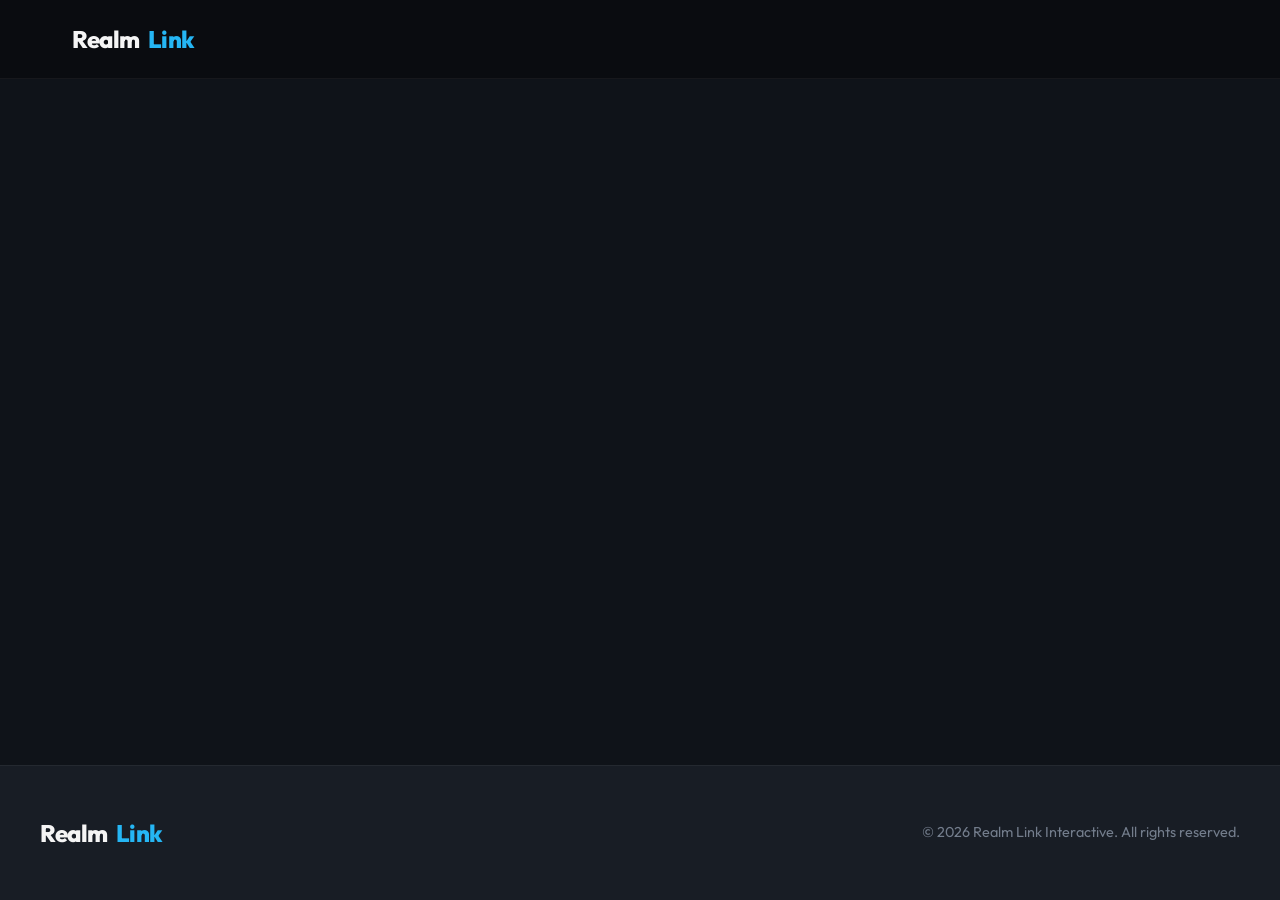
==== index.html @ 99ba4e7f "Start" ====
<!DOCTYPE html>
<html lang="en">
<head>
    <meta charset="UTF-8">
    <meta name="viewport" content="width=device-width, initial-scale=1.0">
    <meta name="description" content="Realm Link Interactive - Crafting immersive gaming realms and connecting players across virtual dimensions.">
    <title>Realm Link Interactive | Next-Gen Interactive Gaming</title>
    <link rel="stylesheet" href="styles.css">
</head>
<body>

    <!-- Header Navigation -->
    <header>
        <div class="nav-container">
            <a href="#" class="logo">
                Realm<span>Link</span>
            </a>
        </div>
    </header>

    <main>
    </main>

    <!-- Footer -->
    <footer>
        <div class="footer-content">
            <a href="#" class="logo">
                Realm<span>Link</span>
            </a>
            <p class="copyright">&copy; 2026 Realm Link Interactive. All rights reserved.</p>
        </div>
    </footer>

</body>
</html>
---- styles.css ----
/* Google Fonts - Outfit */
@import url('https://fonts.googleapis.com/css2?family=Outfit:wght@300;400;600;800&display=swap');

:root {
    --bg-primary: hsl(220, 25%, 8%);
    --bg-secondary: hsl(220, 20%, 12%);
    --bg-tertiary: hsl(220, 18%, 16%);
    
    --text-primary: hsl(0, 0%, 96%);
    --text-secondary: hsl(215, 15%, 70%);
    --text-muted: hsl(215, 10%, 50%);
    
    --accent-blue: hsl(210, 90%, 50%);
    --accent-blue-light: hsl(198, 90%, 55%);
    --accent-glow: rgba(0, 102, 255, 0.15);
    
    --transition-smooth: all 0.3s cubic-bezier(0.4, 0, 0.2, 1);
    --border-radius: 12px;
}

* {
    margin: 0;
    padding: 0;
    box-sizing: border-box;
}

html {
    scroll-behavior: smooth;
    font-family: 'Outfit', sans-serif;
    background-color: var(--bg-primary);
    color: var(--text-primary);
}

body {
    min-height: 100vh;
    display: flex;
    flex-direction: column;
    overflow-x: hidden;
    line-height: 1.6;
}

/* Custom Scrollbar */
::-webkit-scrollbar {
    width: 8px;
}
::-webkit-scrollbar-track {
    background: var(--bg-primary);
}
::-webkit-scrollbar-thumb {
    background: var(--bg-secondary);
    border-radius: 4px;
}
::-webkit-scrollbar-thumb:hover {
    background: var(--accent-blue);
}

/* Header & Navigation */
header {
    position: sticky;
    top: 0;
    z-index: 100;
    background: rgba(10, 12, 16, 0.85);
    backdrop-filter: blur(12px);
    border-bottom: 1px solid rgba(255, 255, 255, 0.05);
}

.nav-container {
    max-width: 1200px;
    margin: 0 auto;
    padding: 1.25rem 2rem;
    display: flex;
    justify-content: space-between;
    align-items: center;
}

.logo {
    font-size: 1.5rem;
    font-weight: 800;
    letter-spacing: -0.5px;
    color: var(--text-primary);
    text-decoration: none;
    display: flex;
    align-items: center;
    gap: 0.5rem;
}

.logo span {
    color: var(--accent-blue-light);
}

.nav-links {
    display: flex;
    gap: 2rem;
    list-style: none;
}

.nav-links a {
    text-decoration: none;
    color: var(--text-secondary);
    font-weight: 500;
    transition: var(--transition-smooth);
    font-size: 0.95rem;
}

.nav-links a:hover {
    color: var(--text-primary);
    text-shadow: 0 0 8px rgba(255, 255, 255, 0.3);
}

/* Hero Section */
.hero {
    position: relative;
    padding: 8rem 2rem 6rem 2rem;
    max-width: 1200px;
    margin: 0 auto;
    display: flex;
    flex-direction: column;
    align-items: center;
    text-align: center;
    min-height: 80vh;
    justify-content: center;
}

.hero-badge {
    background: rgba(255, 255, 255, 0.03);
    border: 1px solid rgba(255, 255, 255, 0.08);
    padding: 0.5rem 1.25rem;
    border-radius: 100px;
    font-size: 0.85rem;
    font-weight: 600;
    letter-spacing: 1px;
    text-transform: uppercase;
    color: var(--accent-blue-light);
    margin-bottom: 2rem;
    box-shadow: inset 0 1px 0 rgba(255,255,255,0.05);
}

.hero h1 {
    font-size: clamp(3rem, 7vw, 5.5rem);
    line-height: 1.1;
    font-weight: 800;
    letter-spacing: -2px;
    margin-bottom: 1.5rem;
    color: var(--text-primary);
}

.hero h1 span {
    color: var(--accent-blue);
}

.hero p {
    font-size: clamp(1.1rem, 2vw, 1.35rem);
    color: var(--text-secondary);
    max-width: 650px;
    margin-bottom: 3rem;
}

.cta-group {
    display: flex;
    gap: 1.25rem;
    flex-wrap: wrap;
    justify-content: center;
}

.btn {
    display: inline-block;
    padding: 0.85rem 2rem;
    font-size: 1rem;
    font-weight: 600;
    border-radius: var(--border-radius);
    text-decoration: none;
    transition: var(--transition-smooth);
    cursor: pointer;
}

.btn-primary {
    background: var(--accent-blue);
    color: white;
    box-shadow: 0 4px 14px rgba(0, 102, 255, 0.3);
}

.btn-primary:hover {
    transform: translateY(-2px);
    background: hsl(210, 95%, 45%);
    box-shadow: 0 6px 20px rgba(0, 102, 255, 0.5);
}

.btn-secondary {
    background: var(--bg-secondary);
    color: var(--text-primary);
    border: 1px solid rgba(255, 255, 255, 0.1);
}

.btn-secondary:hover {
    background: var(--bg-tertiary);
    border-color: rgba(255, 255, 255, 0.2);
    transform: translateY(-2px);
}

/* Features/Services Section */
.services {
    padding: 6rem 2rem;
    max-width: 1200px;
    margin: 0 auto;
    width: 100%;
}

.section-header {
    text-align: center;
    margin-bottom: 4rem;
}

.section-header h2 {
    font-size: 2.5rem;
    font-weight: 800;
    margin-bottom: 1rem;
    letter-spacing: -1px;
}

.section-header p {
    color: var(--text-secondary);
    max-width: 500px;
    margin: 0 auto;
}

.services-grid {
    display: grid;
    grid-template-columns: repeat(auto-fit, minmax(300px, 1fr));
    gap: 2rem;
}

.service-card {
    background: var(--bg-secondary);
    border: 1px solid rgba(255, 255, 255, 0.03);
    padding: 2.5rem;
    border-radius: var(--border-radius);
    transition: var(--transition-smooth);
    position: relative;
    overflow: hidden;
}

.service-card::before {
    content: '';
    position: absolute;
    top: 0;
    left: 0;
    width: 100%;
    height: 100%;
    background: rgba(0, 102, 255, 0.03);
    opacity: 0;
    transition: var(--transition-smooth);
    pointer-events: none;
}

.service-card:hover {
    transform: translateY(-5px);
    border-color: rgba(0, 102, 255, 0.2);
    box-shadow: 0 10px 30px rgba(0, 0, 0, 0.25);
}

.service-card:hover::before {
    opacity: 1;
}

.service-icon {
    font-size: 2rem;
    margin-bottom: 1.5rem;
    display: inline-block;
}

.service-card h3 {
    font-size: 1.35rem;
    font-weight: 600;
    margin-bottom: 1rem;
}

.service-card p {
    color: var(--text-secondary);
    font-size: 0.95rem;
}

/* Footer */
footer {
    margin-top: auto;
    background: var(--bg-secondary);
    border-top: 1px solid rgba(255, 255, 255, 0.05);
    padding: 3rem 2rem;
}

.footer-content {
    max-width: 1200px;
    margin: 0 auto;
    display: flex;
    justify-content: space-between;
    align-items: center;
    flex-wrap: wrap;
    gap: 1.5rem;
}

.copyright {
    color: var(--text-muted);
    font-size: 0.9rem;
}

/* Responsive adjustments */
@media (max-width: 768px) {
    .nav-container {
        flex-direction: column;
        gap: 1rem;
    }
    .footer-content {
        flex-direction: column;
        text-align: center;
    }
}
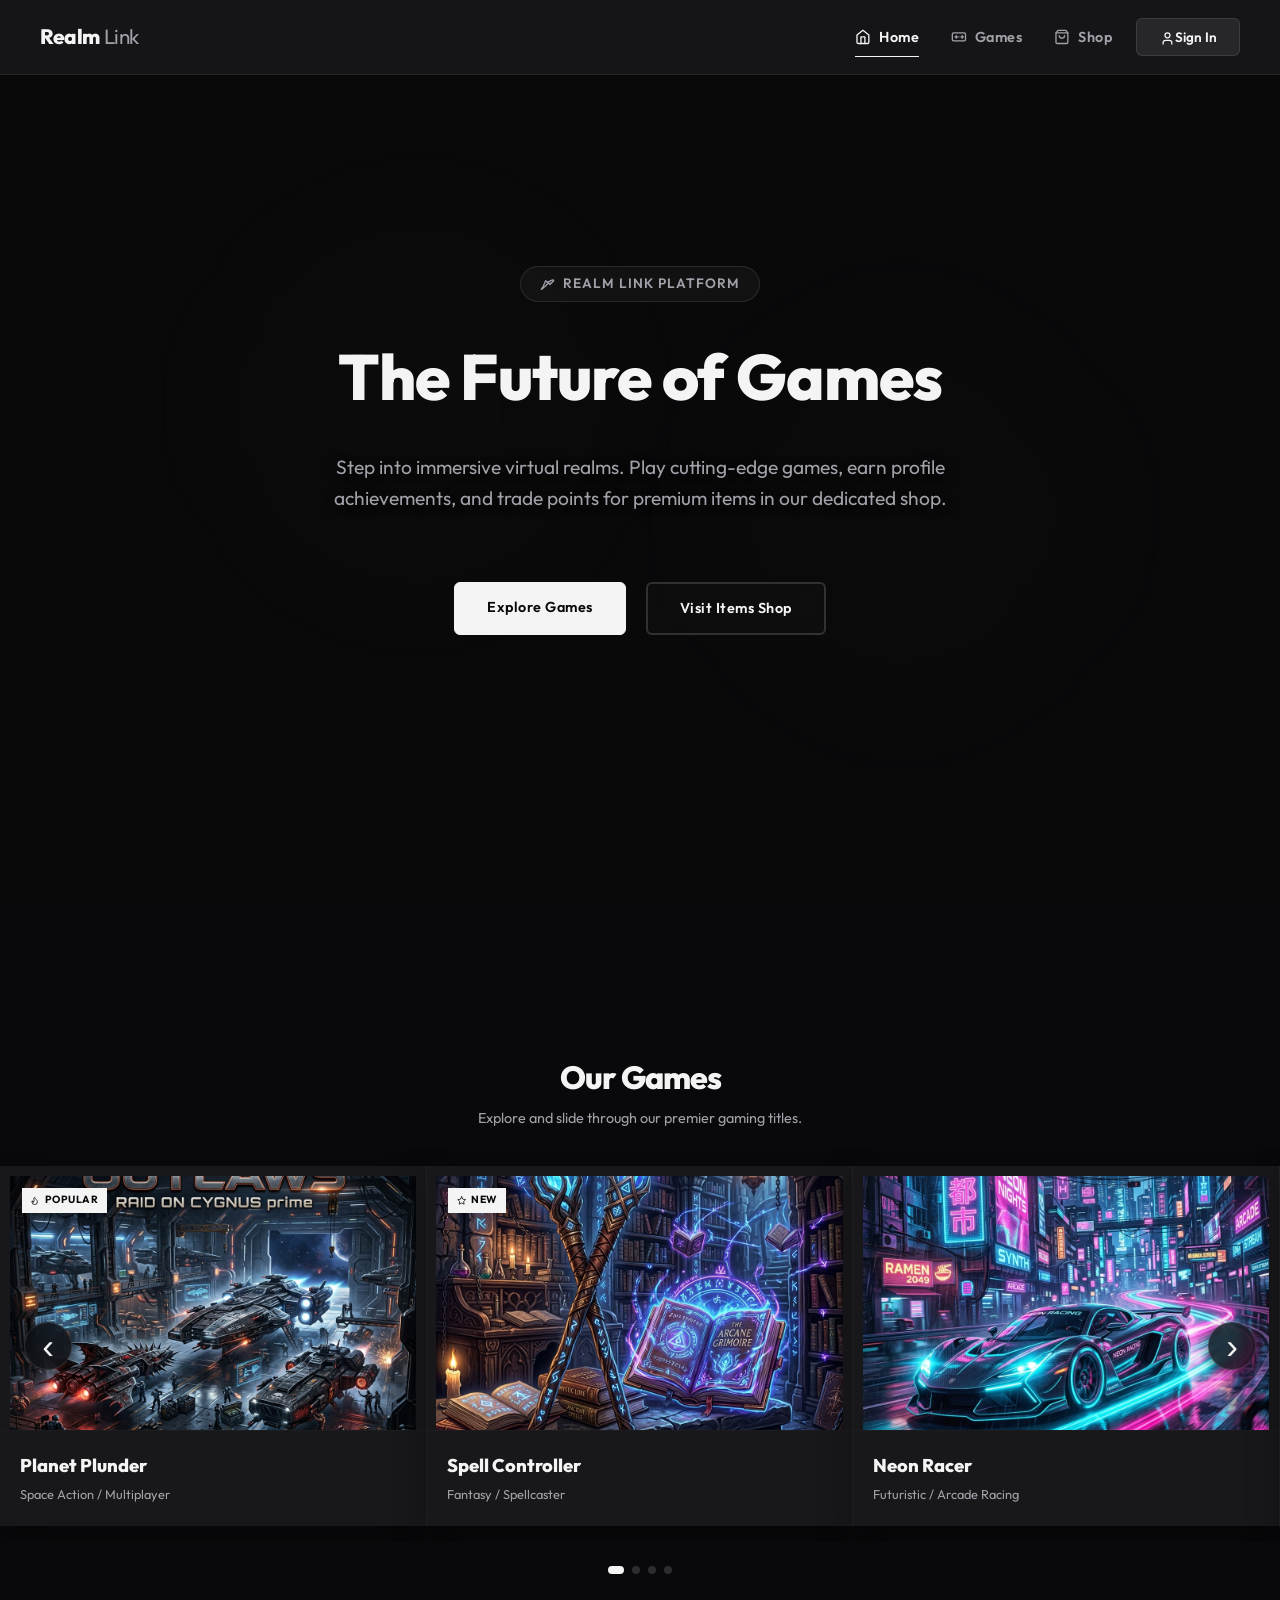
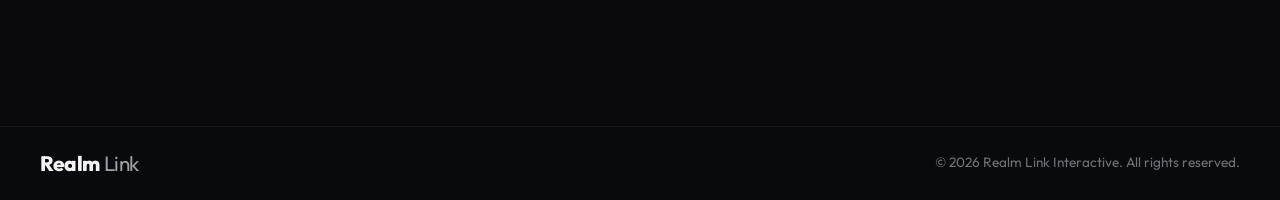
==== commit e7edc5e1: "Visual Changes, Shop, Profile, etc." ====
--- a/index.html
+++ b/index.html
@@ -5,31 +5,2609 @@
     <meta name="viewport" content="width=device-width, initial-scale=1.0">
     <meta name="description" content="Realm Link Interactive - Crafting immersive gaming realms and connecting players across virtual dimensions.">
     <title>Realm Link Interactive | Next-Gen Interactive Gaming</title>
+    <link rel="icon" type="image/png" href="favicon.png">
     <link rel="stylesheet" href="styles.css">
+    <!-- Google Identity Services (GIS) Client SDK -->
+    <script src="https://accounts.google.com/gsi/client" async defer></script>
 </head>
 <body>
 
     <!-- Header Navigation -->
     <header>
         <div class="nav-container">
-            <a href="#" class="logo">
+            <a href="#" class="logo" id="logo-home">
                 Realm<span>Link</span>
             </a>
+            <div class="hud-container">
+                <ul class="nav-links">
+                    <li><a href="#" id="nav-home" class="active"><svg class="icon-svg" viewBox="0 0 24 24"><path d="m3 9 9-7 9 7v11a2 2 0 0 1-2 2H5a2 2 0 0 1-2-2z"></path><polyline points="9 22 9 12 15 12 15 22"></polyline></svg>Home</a></li>
+                    <li><a href="#" id="nav-games"><svg class="icon-svg" viewBox="0 0 24 24"><rect x="2" y="6" width="20" height="12" rx="2"></rect><path d="M12 12h.01"></path><path d="M17 10v4"></path><path d="M15 12h4"></path><path d="M6 12h4"></path><path d="M8 10v4"></path></svg>Games</a></li>
+                    <li><a href="shop.html" id="nav-shop"><svg class="icon-svg" viewBox="0 0 24 24"><path d="M6 2L3 6v14a2 2 0 0 0 2 2h14a2 2 0 0 0 2-2V6l-3-4z"></path><line x1="3" y1="6" x2="21" y2="6"></line><path d="M16 10a4 4 0 0 1-8 0"></path></svg>Shop</a></li>
+                </ul>
+                <div class="auth-hud">
+                    <button class="btn-sign-in" id="btn-open-auth">
+                        <svg class="icon-svg" viewBox="0 0 24 24"><path d="M19 21v-2a4 4 0 0 0-4-4H9a4 4 0 0 0-4 4v2"></path><circle cx="12" cy="7" r="4"></circle></svg>Sign In
+                    </button>
+                    <div class="user-hud" id="user-hud">
+                        <div class="user-hud-avatar" id="user-avatar-btn">U</div>
+                        <div class="user-hud-info">
+                            <span class="user-hud-name" id="hud-username">Username</span>
+                            <span class="user-hud-status" id="hud-points">
+                                <svg class="icon-svg" viewBox="0 0 24 24"><circle cx="12" cy="12" r="10"></circle><path d="M12 6v12"></path><path d="M15 9H11.5a2.5 2.5 0 0 0 0 5h1a2.5 2.5 0 0 1 0 5H9"></path></svg> 0 Points
+                            </span>
+                        </div>
+                        <div class="user-menu-dropdown" id="user-dropdown">
+                            <div class="user-menu-profile-summary">
+                                <span class="user-menu-username" id="dropdown-username">Username</span>
+                                <span class="user-menu-uid" id="dropdown-uid">UID: RL-00000</span>
+                                <span class="user-menu-pts" id="dropdown-points">
+                                    <svg class="icon-svg" viewBox="0 0 24 24"><circle cx="12" cy="12" r="10"></circle><path d="M12 6v12"></path><path d="M15 9H11.5a2.5 2.5 0 0 0 0 5h1a2.5 2.5 0 0 1 0 5H9"></path></svg> 0 Points
+                                </span>
+                            </div>
+                            <div class="user-menu-divider"></div>
+                            <div class="user-menu-item" id="btn-dropdown-overview">
+                                <svg class="icon-svg" viewBox="0 0 24 24"><rect x="3" y="3" width="7" height="9" rx="1"></rect><rect x="14" y="3" width="7" height="5" rx="1"></rect><rect x="14" y="12" width="7" height="9" rx="1"></rect><rect x="3" y="16" width="7" height="5" rx="1"></rect></svg> Overview
+                            </div>
+                            <div class="user-menu-item" id="btn-dropdown-inventory">
+                                <svg class="icon-svg" viewBox="0 0 24 24"><path d="M4 20V10a4 4 0 0 1 4-4h8a4 4 0 0 1 4 4v10a2 2 0 0 1-2 2H6a2 2 0 0 1-2-2Z"></path><path d="M9 6V4a2 2 0 0 1 2-2h2a2 2 0 0 1 2 2v2"></path><path d="M8 22V12a2 2 0 0 1 2-2h4a2 2 0 0 1 2 2v10"></path></svg> Inventory
+                            </div>
+                            <div class="user-menu-item" id="btn-dropdown-friends">
+                                <svg class="icon-svg" viewBox="0 0 24 24"><path d="M16 21v-2a4 4 0 0 0-4-4H6a4 4 0 0 0-4 4v2"></path><circle cx="9" cy="7" r="4"></circle><path d="M22 21v-2a4 4 0 0 0-3-3.87"></path><path d="M16 3.13a4 4 0 0 1 0 7.75"></path></svg> Friends Hub
+                            </div>
+                            <div class="user-menu-item" id="btn-dropdown-achievements">
+                                <svg class="icon-svg" viewBox="0 0 24 24"><path d="M6 9H4.5a2.5 2.5 0 0 1 0-5H6"></path><path d="M18 9h1.5a2.5 2.5 0 0 0 0-5H18"></path><path d="M4 22h16"></path><path d="M10 14.66V17c0 .55-.45 1-1 1H4v2h16v-2h-5c-.55 0-1-.45-1-1v-2.34"></path><path d="M12 2a6 6 0 0 0-6 6v3.5a6 6 0 0 0 12 0V8a6 6 0 0 0-6-6Z"></path></svg> Achievements
+                            </div>
+                            <div class="user-menu-divider"></div>
+                            <div class="user-menu-item" id="btn-logout" style="color: hsl(0, 85%, 65%);">
+                                <svg class="icon-svg" viewBox="0 0 24 24"><path d="M9 21H5a2 2 0 0 1-2-2V5a2 2 0 0 1 2-2h4"></path><polyline points="16 17 21 12 16 7"></polyline><line x1="21" y1="12" x2="9" y2="12"></line></svg> Log Out
+                            </div>
+                        </div>
+                    </div>
+                </div>
+            </div>
         </div>
     </header>
 
-    <main>
-    </main>
-
-    <!-- Footer -->
-    <footer>
-        <div class="footer-content">
-            <a href="#" class="logo">
-                Realm<span>Link</span>
-            </a>
-            <p class="copyright">&copy; 2026 Realm Link Interactive. All rights reserved.</p>
+    <div class="scroll-container">
+        <!-- Page 1: Hero Video -->
+        <div class="page" id="page-home">
+            <section class="video-hero">
+                <div class="hero-glow-1"></div>
+                <div class="hero-glow-2"></div>
+                <video autoplay loop muted playsinline class="bg-video">
+                    <source src="planet-plunder.mp4" type="video/mp4">
+                    Your browser does not support the video tag.
+                </video>
+                <div class="hero-overlay">
+                    <div class="hero-content">
+                        <div class="hero-badge"><svg class="icon-svg" viewBox="0 0 24 24" style="margin-right: 0.25rem;"><path d="M4.5 16.5c-1.5 1.25-2.5 3.5-2.5 3.5s2.25-1 3.5-2.5L13 10l-4-4Z"></path><path d="m12 8 4 4 6-6-1.5-1.5Z"></path><path d="M9 15h.01"></path><path d="M11.5 11.5h.01"></path><path d="M16 8h.01"></path><path d="M18.5 5.5h.01"></path></svg> Realm Link Platform</div>
+                        <h1 class="hero-title">The Future of Games</h1>
+                        <p class="hero-subtitle">Step into immersive virtual realms. Play cutting-edge games, earn profile achievements, and trade points for premium items in our dedicated shop.</p>
+                        <div class="hero-ctas">
+                            <a href="#" id="explore-btn" class="btn btn-primary">Explore Games</a>
+                            <a href="shop.html" class="btn btn-secondary-outline">Visit Items Shop</a>
+                        </div>
+                    </div>
+                </div>
+            </section>
         </div>
-    </footer>
-
+
+        <!-- Page 2: Games -->
+        <div class="page games-page" id="page-games">
+            <section id="games" class="games-section" style="position: relative; overflow: hidden; width: 100%; padding: 4rem 0;">
+                <div class="section-header">
+                    <h2>Our Games</h2>
+                    <p>Explore and slide through our premier gaming titles.</p>
+                </div>
+                
+                <div class="showcase-carousel-wrapper">
+                    <!-- Left arrow -->
+                    <button type="button" class="showcase-arrow prev" id="btn-showcase-prev">&lsaquo;</button>
+                    
+                    <!-- Showcase viewport -->
+                    <div class="showcase-carousel-viewport">
+                        <div class="showcase-carousel-track" id="showcase-carousel-track">
+                            
+                            <!-- Game 1 -->
+                            <div class="carousel-game-card" data-game-id="planet-plunder">
+                                <div class="carousel-game-media">
+                                    <img src="planet-plunder-cover.png" alt="Planet Plunder">
+                                    <div class="carousel-game-overlay">
+                                        <button type="button" class="btn-download" onclick="openGameDetail('planet-plunder')">Info & Play</button>
+                                    </div>
+                                    <span class="carousel-game-badge"><svg class="icon-svg" viewBox="0 0 24 24" style="margin-right: 0.15rem; width: 0.9em; height: 0.9em;"><path d="M8.5 14.5A2.5 2.5 0 0 0 11 12c0-1.38-.5-2-1-3-1.072-2.143-.224-4.054 2-6 .5 2.5 2 4.9 4 6.5 2 1.6 3 3.5 3 5.5a7 7 0 1 1-14 0c0-1.153.433-2.294 1-3a2.5 2.5 0 0 0 2.5 3.5z"></path></svg> Popular</span>
+                                </div>
+                                <div class="carousel-game-info">
+                                    <h3>Planet Plunder</h3>
+                                    <span>Space Action / Multiplayer</span>
+                                </div>
+                            </div>
+                            
+                            <!-- Game 2 -->
+                            <div class="carousel-game-card" data-game-id="spell-controller">
+                                <div class="carousel-game-media">
+                                    <img src="spell-controller-cover.png" alt="Spell Controller">
+                                    <div class="carousel-game-overlay">
+                                        <button type="button" class="btn-download" onclick="openGameDetail('spell-controller')">Info & Play</button>
+                                    </div>
+                                    <span class="carousel-game-badge"><svg class="icon-svg" viewBox="0 0 24 24" style="margin-right: 0.15rem; width: 0.9em; height: 0.9em;"><polygon points="12 2 15.09 8.26 22 9.27 17 14.14 18.18 21.02 12 17.77 5.82 21.02 7 14.14 2 9.27 8.91 8.26 12 2"></polygon></svg> New</span>
+                                </div>
+                                <div class="carousel-game-info">
+                                    <h3>Spell Controller</h3>
+                                    <span>Fantasy / Spellcaster</span>
+                                </div>
+                            </div>
+                            
+                            <!-- Game 3 -->
+                            <div class="carousel-game-card" data-game-id="neon-racer">
+                                <div class="carousel-game-media">
+                                    <img src="neon-racer-cover.png" alt="Neon Racer">
+                                    <div class="carousel-game-overlay">
+                                        <button type="button" class="btn-download" onclick="openGameDetail('neon-racer')">Info & Play</button>
+                                    </div>
+                                </div>
+                                <div class="carousel-game-info">
+                                    <h3>Neon Racer</h3>
+                                    <span>Futuristic / Arcade Racing</span>
+                                </div>
+                            </div>
+                            
+                            <!-- Game 4 -->
+                            <div class="carousel-game-card" data-game-id="shadow-blade">
+                                <div class="carousel-game-media">
+                                    <img src="shadow-blade-cover.png" alt="Shadow Blade">
+                                    <div class="carousel-game-overlay">
+                                        <button type="button" class="btn-download" onclick="openGameDetail('shadow-blade')">Info & Play</button>
+                                    </div>
+                                </div>
+                                <div class="carousel-game-info">
+                                    <h3>Shadow Blade</h3>
+                                    <span>Cyber-Stealth / Action</span>
+                                </div>
+                            </div>
+                            
+                            <!-- Game 5 -->
+                            <div class="carousel-game-card" data-game-id="eco-builder">
+                                <div class="carousel-game-media">
+                                    <img src="eco-builder-cover.png" alt="Eco Builder">
+                                    <div class="carousel-game-overlay">
+                                        <button type="button" class="btn-download" onclick="openGameDetail('eco-builder')">Info & Play</button>
+                                    </div>
+                                </div>
+                                <div class="carousel-game-info">
+                                    <h3>Eco Builder</h3>
+                                    <span>Strategy / Planetary Builder</span>
+                                </div>
+                            </div>
+                            
+                            <!-- Game 6 -->
+                            <div class="carousel-game-card" data-game-id="spell-craft">
+                                <div class="carousel-game-media">
+                                    <img src="spell-craft-cover.png" alt="Spell Craft">
+                                    <div class="carousel-game-overlay">
+                                        <button type="button" class="btn-download" onclick="openGameDetail('spell-craft')">Info & Play</button>
+                                    </div>
+                                </div>
+                                <div class="carousel-game-info">
+                                    <h3>Spell Craft</h3>
+                                    <span>Cooperative / Voxel Sandbox</span>
+                                </div>
+                            </div>
+
+                        </div>
+                    </div>
+                    
+                    <!-- Right arrow -->
+                    <button type="button" class="showcase-arrow next" id="btn-showcase-next">&rsaquo;</button>
+                </div>
+                
+                <!-- Showcase Dots -->
+                <div class="showcase-dots" id="showcase-dots">
+                    <!-- Dynamic dots -->
+                </div>
+            </section>
+            <!-- Footer -->
+            <footer>
+                <div class="footer-content">
+                    <a href="#" class="logo" id="footer-logo-home">
+                        Realm<span>Link</span>
+                    </a>
+                    <p class="copyright">&copy; 2026 Realm Link Interactive. All rights reserved.</p>
+                </div>
+            </footer>
+        </div>
+    </div>
+
+    <!-- Game Details Modal Overlay -->
+    <div class="modal-overlay" id="game-detail-modal">
+        <div class="modal-container game-detail-container">
+            <button class="modal-close" id="btn-close-game-detail">&times;</button>
+            
+            <div class="game-detail-layout">
+                <!-- Left Pane: Details & Tabs -->
+                <div class="game-detail-left">
+                    <h2 class="game-detail-title" id="game-detail-title">Game Title</h2>
+                    <div class="game-detail-subtitle" style="font-size: 0.85rem; color: var(--text-secondary); margin-bottom: 0.75rem;">
+                        <span id="game-detail-genre">Space Action</span> &bull; 
+                        <span id="game-detail-platforms">Windows</span>
+                    </div>
+                    
+                    <div class="game-detail-rating-summary" style="display: flex; align-items: center; gap: 0.5rem; margin-bottom: 1.25rem;">
+                        <span class="rating-stars" id="game-detail-rating-stars" style="color: hsl(45, 100%, 65%); font-size: 1rem; letter-spacing: 1px;">★★★★☆</span>
+                        <span class="rating-text" id="game-detail-rating-count" style="font-size: 0.8rem; color: var(--text-muted);">(4.2 / 5 - 128 Reviews)</span>
+                    </div>
+                    
+                    <!-- Inner Tabs Selector -->
+                    <div class="modal-tabs game-detail-tabs">
+                        <button class="modal-tab active" id="tab-game-about">About</button>
+                        <button class="modal-tab" id="tab-game-specs">Specs</button>
+                        <button class="modal-tab" id="tab-game-reviews">Reviews</button>
+                    </div>
+                    
+                    <!-- Tab contents -->
+                    <!-- About Tab -->
+                    <div class="game-tab-content active" id="content-game-about">
+                        <p id="game-detail-description" style="font-size: 0.88rem; line-height: 1.5; color: var(--text-secondary); margin-bottom: 1rem;">Game description goes here...</p>
+                        <h4 style="margin: 1rem 0 0.5rem 0; font-size: 0.9rem; font-weight: 700; color: var(--text-primary);">Key Features:</h4>
+                        <ul id="game-detail-features" class="game-features-list" style="list-style: none; display: flex; flex-direction: column; gap: 0.4rem; padding-left: 0.25rem;">
+                            <!-- Populated dynamically -->
+                        </ul>
+                    </div>
+                    
+                    <!-- Specs Tab -->
+                    <div class="game-tab-content" id="content-game-specs">
+                        <div class="specs-grid">
+                            <div class="spec-row">
+                                <span class="spec-label">Minimum OS:</span>
+                                <span id="game-spec-min-os" class="spec-val">Windows 10 64-bit</span>
+                            </div>
+                            <div class="spec-row">
+                                <span class="spec-label">Minimum CPU:</span>
+                                <span id="game-spec-min-cpu" class="spec-val">Intel Core i5-4460</span>
+                            </div>
+                            <div class="spec-row">
+                                <span class="spec-label">Minimum GPU:</span>
+                                <span id="game-spec-min-gpu" class="spec-val">NVIDIA GTX 960</span>
+                            </div>
+                            <div class="spec-row">
+                                <span class="spec-label">Minimum RAM:</span>
+                                <span id="game-spec-min-ram" class="spec-val">8 GB</span>
+                            </div>
+                        </div>
+                        <div class="specs-grid" style="margin-top: 1rem; border-top: 1px solid rgba(255,255,255,0.05); padding-top: 1rem;">
+                            <div class="spec-row">
+                                <span class="spec-label">Recommended OS:</span>
+                                <span id="game-spec-rec-os" class="spec-val">Windows 11 64-bit</span>
+                            </div>
+                            <div class="spec-row">
+                                <span class="spec-label">Recommended CPU:</span>
+                                <span id="game-spec-rec-cpu" class="spec-val">Intel Core i7-9700</span>
+                            </div>
+                            <div class="spec-row">
+                                <span class="spec-label">Recommended GPU:</span>
+                                <span id="game-spec-rec-gpu" class="spec-val">NVIDIA RTX 2070</span>
+                            </div>
+                            <div class="spec-row">
+                                <span class="spec-label">Recommended RAM:</span>
+                                <span id="game-spec-rec-ram" class="spec-val">16 GB</span>
+                            </div>
+                        </div>
+                    </div>
+                    
+                    <!-- Reviews Tab -->
+                    <div class="game-tab-content" id="content-game-reviews">
+                        <div class="reviews-feed" id="game-reviews-feed" style="max-height: 200px; overflow-y: auto; padding-right: 0.5rem; display: flex; flex-direction: column; gap: 0.75rem; margin-bottom: 1.25rem;">
+                            <!-- Populated dynamically -->
+                        </div>
+                        
+                        <!-- Review submission form -->
+                        <div class="review-form-container" id="review-form-container">
+                            <h4 style="font-size: 0.9rem; margin-bottom: 0.5rem; font-weight: 700;">Write a Review</h4>
+                            <div class="review-rating-input" id="review-rating-input" style="display: flex; gap: 0.25rem; font-size: 1.25rem; color: var(--text-muted); cursor: pointer; margin-bottom: 0.5rem;">
+                                <span class="star-input" data-rating="1">★</span>
+                                <span class="star-input" data-rating="2">★</span>
+                                <span class="star-input" data-rating="3">★</span>
+                                <span class="star-input" data-rating="4">★</span>
+                                <span class="star-input" data-rating="5">★</span>
+                            </div>
+                            <textarea id="review-text-input" class="form-input" placeholder="What did you think of the game?" rows="3" style="width: 100%; resize: none; margin-bottom: 0.5rem; padding: 0.5rem; font-size: 0.85rem;"></textarea>
+                            <button type="button" class="btn-buy" id="btn-submit-review" style="margin: 0; padding: 0.5rem 1rem;">Submit Review</button>
+                        </div>
+                        <p class="review-signin-hint" id="review-signin-hint" style="font-size: 0.8rem; color: var(--text-muted); text-align: center; margin-top: 0.5rem;">
+                            Please sign in to write a review.
+                        </p>
+                    </div>
+                    
+                    <!-- Download Block -->
+                    <div class="game-download-footer" style="border-top: 1px solid rgba(255,255,255,0.05); padding-top: 1rem; margin-top: auto;">
+                        <button type="button" class="btn-form" id="btn-trigger-download" style="width: 100%; margin-top: 0; padding: 0.75rem;">Download Installer</button>
+                        
+                        <!-- Download Progress Simulator overlay -->
+                        <div class="download-progress-container" id="download-progress-container" style="display: none; margin-top: 0.5rem;">
+                            <div style="display: flex; justify-content: space-between; font-size: 0.8rem; margin-bottom: 0.25rem;">
+                                <span id="download-status-label" style="font-weight: 600;">Downloading game files...</span>
+                                <span id="download-percentage-label" style="font-weight: 800;">0%</span>
+                            </div>
+                            <div class="download-progress-track" style="background: rgba(255,255,255,0.05); height: 6px; border-radius: 3px; overflow: hidden;">
+                                <div class="download-progress-fill" id="download-progress-fill" style="background: var(--text-primary); height: 100%; width: 0%; border-radius: 3px; transition: width 0.1s linear;"></div>
+                            </div>
+                            <div style="display: flex; justify-content: space-between; font-size: 0.72rem; color: var(--text-muted); margin-top: 0.25rem;">
+                                <span id="download-speed-label">0.0 MB/s</span>
+                                <span id="download-eta-label">Calculating ETA...</span>
+                            </div>
+                        </div>
+                    </div>
+                </div>
+                
+                <!-- Right Pane: Screenshot Carousel -->
+                <div class="game-detail-right" style="flex: 1; display: flex; align-items: center; justify-content: center; background: rgba(0,0,0,0.2); border-radius: 8px; border: 1px solid rgba(255,255,255,0.03);">
+                    <div class="carousel-container" style="position: relative; width: 100%; height: 100%; overflow: hidden; display: flex; flex-direction: column; align-items: center;">
+                        <div class="carousel-slides" id="carousel-slides" style="display: flex; width: 100%; height: 100%; transition: transform 0.4s cubic-bezier(0.16, 1, 0.3, 1);">
+                            <!-- Dynamically loaded slides -->
+                        </div>
+                        <button class="carousel-btn prev" id="btn-carousel-prev" style="position: absolute; top: 50%; left: 0.75rem; transform: translateY(-50%); background: rgba(0,0,0,0.5); color: #fff; border: none; font-size: 1.75rem; width: 36px; height: 36px; border-radius: 50%; display: flex; align-items: center; justify-content: center; cursor: pointer; z-index: 10; transition: var(--transition-smooth);">&lsaquo;</button>
+                        <button class="carousel-btn next" id="btn-carousel-next" style="position: absolute; top: 50%; right: 0.75rem; transform: translateY(-50%); background: rgba(0,0,0,0.5); color: #fff; border: none; font-size: 1.75rem; width: 36px; height: 36px; border-radius: 50%; display: flex; align-items: center; justify-content: center; cursor: pointer; z-index: 10; transition: var(--transition-smooth);">&rsaquo;</button>
+                        
+                        <!-- Dots navigation -->
+                        <div class="carousel-dots" id="carousel-dots" style="position: absolute; bottom: 0.75rem; display: flex; gap: 0.5rem; z-index: 10;">
+                            <!-- Dots loaded dynamically -->
+                        </div>
+                    </div>
+                </div>
+            </div>
+        </div>
+    </div>
+
+    <!-- Auth Modal Overlay -->
+    <div class="modal-overlay" id="auth-modal">
+        <div class="modal-container">
+            <button class="modal-close" id="btn-close-auth">&times;</button>
+            <div class="modal-tabs">
+                <button class="modal-tab active" id="tab-signin">Sign In</button>
+                <button class="modal-tab" id="tab-register">Register</button>
+            </div>
+
+            <!-- Sign In Form -->
+            <form class="modal-form active" id="form-signin" autocomplete="off">
+                <div class="form-group">
+                    <label for="signin-email">Email Address</label>
+                    <input type="email" id="signin-email" class="form-input" required placeholder="name@domain.com">
+                    <span class="form-error" id="error-signin-email"></span>
+                </div>
+                <div class="form-group">
+                    <label for="signin-password">Password</label>
+                    <input type="password" id="signin-password" class="form-input" required placeholder="••••••••">
+                    <span class="form-error" id="error-signin-password"></span>
+                </div>
+                <button type="submit" class="btn-form">Sign In</button>
+                <div class="auth-divider"><span>or</span></div>
+                <div id="google-signin-btn-signin" class="google-signin-btn-container"></div>
+            </form>
+
+            <!-- Register Form -->
+            <form class="modal-form" id="form-register" autocomplete="off">
+                <div class="form-group">
+                    <label for="register-username">Username</label>
+                    <input type="text" id="register-username" class="form-input" required placeholder="SpaceExplorer42">
+                    <span class="form-error" id="error-register-username"></span>
+                </div>
+                <div class="form-group">
+                    <label for="register-email">Email Address</label>
+                    <input type="email" id="register-email" class="form-input" required placeholder="name@domain.com">
+                    <span class="form-error" id="error-register-email"></span>
+                </div>
+                <div class="form-group">
+                    <label for="register-password">Password</label>
+                    <input type="password" id="register-password" class="form-input" required placeholder="Min. 8 chars, numbers, caps">
+                    <span class="form-error" id="error-register-password"></span>
+                </div>
+                <div class="form-group">
+                    <label for="register-confirm-password">Confirm Password</label>
+                    <input type="password" id="register-confirm-password" class="form-input" required placeholder="••••••••">
+                    <span class="form-error" id="error-register-confirm"></span>
+                </div>
+                <button type="submit" class="btn-form">Create Account</button>
+                <div class="auth-divider"><span>or</span></div>
+                <div id="google-signin-btn-register" class="google-signin-btn-container"></div>
+            </form>
+
+            <!-- Custom Client ID setup widget for local testing -->
+            <div class="google-client-id-config" id="google-config-panel">
+                <label for="input-google-client-id"><svg class="icon-svg" viewBox="0 0 24 24" style="margin-right: 0.25rem;"><circle cx="12" cy="12" r="3"></circle><path d="M19.4 15a1.65 1.65 0 0 0 .33 1.82l.06.06a2 2 0 1 1-2.83 2.83l-.06-.06a1.65 1.65 0 0 0-1.82-.33 1.65 1.65 0 0 0-1 1.51V21a2 2 0 0 1-4 0v-.09A1.65 1.65 0 0 0 9 19.4a1.65 1.65 0 0 0-1.82.33l-.06.06a2 2 0 1 1-2.83-2.83l.06-.06a1.65 1.65 0 0 0 .33-1.82 1.65 1.65 0 0 0-1.51-1H3a2 2 0 0 1 0-4h.09A1.65 1.65 0 0 0 4.6 9a1.65 1.65 0 0 0-.33-1.82l-.06-.06a2 2 0 1 1 2.83-2.83l.06.06a1.65 1.65 0 0 0 1.82.33H9a1.65 1.65 0 0 0 1-1.51V3a2 2 0 0 1 4 0v.09a1.65 1.65 0 0 0 1 1.51 1.65 1.65 0 0 0 1.82-.33l.06-.06a2 2 0 1 1 2.83 2.83l-.06.06a1.65 1.65 0 0 0-.33 1.82V9a1.65 1.65 0 0 0 1.51 1H21a2 2 0 0 1 0 4h-.09a1.65 1.65 0 0 0-1.51 1z"></path></svg> Local Google OAuth Client ID:</label>
+                <div style="display: flex; gap: 0.5rem;">
+                    <input type="text" id="input-google-client-id" class="form-input" style="flex: 1; padding: 0.4rem; font-size: 0.75rem; background: var(--bg-tertiary);" placeholder="Enter Google Client ID...">
+                    <button type="button" id="btn-save-google-client-id" class="btn-buy" style="padding: 0.4rem 0.8rem; font-size: 0.75rem;">Save</button>
+                </div>
+            </div>
+        </div>
+    </div>
+
+    <!-- Profile Modal Overlay -->
+    <div class="modal-overlay" id="profile-modal">
+        <div class="profile-modal-container">
+            <button class="modal-close" id="btn-close-profile" aria-label="Close Profile Modal">&times;</button>
+            <div class="profile-sidebar">
+                <div class="profile-sidebar-user">
+                    <div class="profile-sidebar-avatar" id="profile-avatar">U</div>
+                    <div class="profile-sidebar-name" id="profile-username">Username</div>
+                    <div class="profile-sidebar-badge" id="profile-badge">Member</div>
+                </div>
+                <ul class="profile-nav-list">
+                    <li><button class="profile-nav-item active" data-tab="overview"><svg class="icon-svg" viewBox="0 0 24 24"><rect x="3" y="3" width="7" height="9" rx="1"></rect><rect x="14" y="3" width="7" height="5" rx="1"></rect><rect x="14" y="12" width="7" height="9" rx="1"></rect><rect x="3" y="16" width="7" height="5" rx="1"></rect></svg> Overview</button></li>
+                    <li><button class="profile-nav-item" data-tab="inventory"><svg class="icon-svg" viewBox="0 0 24 24"><path d="M4 20V10a4 4 0 0 1 4-4h8a4 4 0 0 1 4 4v10a2 2 0 0 1-2 2H6a2 2 0 0 1-2-2Z"></path><path d="M9 6V4a2 2 0 0 1 2-2h2a2 2 0 0 1 2 2v2"></path><path d="M8 22V12a2 2 0 0 1 2-2h4a2 2 0 0 1 2 2v10"></path></svg> Inventory</button></li>
+                    <li><button class="profile-nav-item" data-tab="billing"><svg class="icon-svg" viewBox="0 0 24 24"><rect x="1" y="4" width="22" height="16" rx="2" ry="2"></rect><line x1="1" y1="10" x2="23" y2="10"></line></svg> Billing Log</button></li>
+                    <li><button class="profile-nav-item" data-tab="friends"><svg class="icon-svg" viewBox="0 0 24 24"><path d="M16 21v-2a4 4 0 0 0-4-4H6a4 4 0 0 0-4 4v2"></path><circle cx="9" cy="7" r="4"></circle><path d="M22 21v-2a4 4 0 0 0-3-3.87"></path><path d="M16 3.13a4 4 0 0 1 0 7.75"></path></svg> Friends Hub</button></li>
+                    <li><button class="profile-nav-item" data-tab="achievements"><svg class="icon-svg" viewBox="0 0 24 24"><path d="M6 9H4.5a2.5 2.5 0 0 1 0-5H6"></path><path d="M18 9h1.5a2.5 2.5 0 0 0 0-5H18"></path><path d="M4 22h16"></path><path d="M10 14.66V17c0 .55-.45 1-1 1H4v2h16v-2h-5c-.55 0-1-.45-1-1v-2.34"></path><path d="M12 2a6 6 0 0 0-6 6v3.5a6 6 0 0 0 12 0V8a6 6 0 0 0-6-6Z"></path></svg> Achievements</button></li>
+                </ul>
+            </div>
+            <div class="profile-content-area" id="profile-content-area">
+                <!-- Tab contents populated dynamically via JS -->
+            </div>
+        </div>
+    </div>
+
+
+
+    <!-- Toast Notification Container -->
+    <div class="toast-container" id="toast-container"></div>
+
+    <script>
+        const navHome = document.getElementById('nav-home');
+        const navGames = document.getElementById('nav-games');
+        const navShop = document.getElementById('nav-shop');
+        const exploreBtn = document.getElementById('explore-btn');
+        const logoHome = document.getElementById('logo-home');
+        const footerLogoHome = document.getElementById('footer-logo-home');
+
+        // Helper to check if any modal is active
+        function isModalActive() {
+            return (document.getElementById('auth-modal').classList.contains('active') ||
+                    (document.getElementById('profile-modal') && document.getElementById('profile-modal').classList.contains('active')));
+        }
+
+        // Keyboard navigation scroll block during active modals
+        window.addEventListener('keydown', (e) => {
+            if (document.activeElement.tagName === 'INPUT' || document.activeElement.tagName === 'TEXTAREA') {
+                return;
+            }
+            if (isModalActive()) {
+                if (['ArrowUp', 'ArrowDown', 'PageUp', 'PageDown', ' ', 'Home', 'End'].includes(e.key)) {
+                    e.preventDefault();
+                }
+            }
+        });
+
+        // Click Scroll Bindings
+        function scrollToSection(elementId) {
+            const el = document.getElementById(elementId);
+            if (el) {
+                el.scrollIntoView({ behavior: 'smooth' });
+            }
+        }
+
+        navHome.addEventListener('click', (e) => {
+            e.preventDefault();
+            scrollToSection('page-home');
+        });
+
+        logoHome.addEventListener('click', (e) => {
+            e.preventDefault();
+            scrollToSection('page-home');
+        });
+
+        footerLogoHome.addEventListener('click', (e) => {
+            e.preventDefault();
+            scrollToSection('page-home');
+        });
+
+        navGames.addEventListener('click', (e) => {
+            e.preventDefault();
+            scrollToSection('page-games');
+        });
+
+        exploreBtn.addEventListener('click', (e) => {
+            e.preventDefault();
+            scrollToSection('page-games');
+        });
+
+        navShop.addEventListener('click', (e) => {
+            currentUser = getSessionUser();
+            if (!currentUser) {
+                e.preventDefault();
+                showToast("Please sign in or register to access the Items Shop.", "error");
+                openAuthModal('signin');
+            }
+        });
+
+        // Dynamic Active Nav Highlighting on Scroll
+        function updateActiveNavOnScroll() {
+            const home = document.getElementById('page-home');
+            const games = document.getElementById('page-games');
+            
+            if (!home || !games) return;
+            
+            const scrollPos = window.scrollY || window.pageYOffset;
+            const threshold = window.innerHeight * 0.45; // threshold of viewport height
+            
+            const homeTop = home.offsetTop;
+            const gamesTop = games.offsetTop;
+            
+            navHome.classList.remove('active');
+            navGames.classList.remove('active');
+            
+            if (scrollPos + threshold >= gamesTop) {
+                navGames.classList.add('active');
+            } else {
+                navHome.classList.add('active');
+            }
+        }
+
+        window.addEventListener('scroll', updateActiveNavOnScroll);
+
+        // ==========================================
+        // SECURITY & AUTHENTICATION MOCK DATA LOGIC
+        // ==========================================
+
+        let currentUser = null;
+
+        const SVG_ICONS = {
+            coin: `<svg class="icon-svg" viewBox="0 0 24 24"><circle cx="12" cy="12" r="10"></circle><path d="M12 6v12"></path><path d="M15 9H11.5a2.5 2.5 0 0 0 0 5h1a2.5 2.5 0 0 1 0 5H9"></path></svg>`,
+            overview: `<svg class="icon-svg" viewBox="0 0 24 24"><rect x="3" y="3" width="7" height="9" rx="1"></rect><rect x="14" y="3" width="7" height="5" rx="1"></rect><rect x="14" y="12" width="7" height="9" rx="1"></rect><rect x="3" y="16" width="7" height="5" rx="1"></rect></svg>`,
+            inventory: `<svg class="icon-svg" viewBox="0 0 24 24"><path d="M4 20V10a4 4 0 0 1 4-4h8a4 4 0 0 1 4 4v10a2 2 0 0 1-2 2H6a2 2 0 0 1-2-2Z"></path><path d="M9 6V4a2 2 0 0 1 2-2h2a2 2 0 0 1 2 2v2"></path><path d="M8 22V12a2 2 0 0 1 2-2h4a2 2 0 0 1 2 2v10"></path></svg>`,
+            billing: `<svg class="icon-svg" viewBox="0 0 24 24"><rect x="1" y="4" width="22" height="16" rx="2" ry="2"></rect><line x1="1" y1="10" x2="23" y2="10"></line></svg>`,
+            friends: `<svg class="icon-svg" viewBox="0 0 24 24"><path d="M16 21v-2a4 4 0 0 0-4-4H6a4 4 0 0 0-4 4v2"></path><circle cx="9" cy="7" r="4"></circle><path d="M22 21v-2a4 4 0 0 0-3-3.87"></path><path d="M16 3.13a4 4 0 0 1 0 7.75"></path></svg>`,
+            achievements: `<svg class="icon-svg" viewBox="0 0 24 24"><path d="M6 9H4.5a2.5 2.5 0 0 1 0-5H6"></path><path d="M18 9h1.5a2.5 2.5 0 0 0 0-5H18"></path><path d="M4 22h16"></path><path d="M10 14.66V17c0 .55-.45 1-1 1H4v2h16v-2h-5c-.55 0-1-.45-1-1v-2.34"></path><path d="M12 2a6 6 0 0 0-6 6v3.5a6 6 0 0 0 12 0V8a6 6 0 0 0-6-6Z"></path></svg>`,
+            logout: `<svg class="icon-svg" viewBox="0 0 24 24"><path d="M9 21H5a2 2 0 0 1-2-2V5a2 2 0 0 1 2-2h4"></path><polyline points="16 17 21 12 16 7"></polyline><line x1="21" y1="12" x2="9" y2="12"></line></svg>`,
+            'planet-plunder': `<svg class="icon-svg" viewBox="0 0 24 24"><path d="M4.5 16.5c-1.5 1.25-2.5 3.5-2.5 3.5s2.25-1 3.5-2.5L13 10l-4-4Z"></path><path d="m12 8 4 4 6-6-1.5-1.5Z"></path><path d="M9 15h.01"></path><path d="M11.5 11.5h.01"></path><path d="M16 8h.01"></path><path d="M18.5 5.5h.01"></path></svg>`,
+            'spell-controller': `<svg class="icon-svg" viewBox="0 0 24 24"><line x1="19" y1="5" x2="5" y2="19"></line><path d="M19 9l-4-4"></path><path d="M12 2v2"></path><path d="M19 12h2"></path><path d="M22 3l-1 1"></path><path d="M3 22l1-1"></path><path d="M2 12h2"></path><path d="M12 20v2"></path></svg>`,
+            'neon-racer': `<svg class="icon-svg" viewBox="0 0 24 24"><path d="M12 2a10 10 0 0 0-7.54 16.59M19.54 18.59A10 10 0 0 0 12 2"></path><path d="m12 14 4-4"></path><circle cx="12" cy="14" r="1"></circle></svg>`,
+            'shadow-blade': `<svg class="icon-svg" viewBox="0 0 24 24"><polyline points="14.5 17.5 3 6 6 3 17.5 14.5"></polyline><line x1="13" y1="19" x2="19" y2="13"></line><line x1="16" y1="16" x2="20" y2="20"></line><line x1="19" y1="21" x2="21" y2="19"></line></svg>`,
+            'eco-builder': `<svg class="icon-svg" viewBox="0 0 24 24"><path d="M2 22c1.25-5.25 4.5-8.5 8.5-8.5h3v-3c0-4 3.25-7.25 8.5-8.5-1.25 5.25-4.5 8.5-8.5 8.5h-3v3c0 4-3.25 7.25-8.5 8.5z"></path><path d="M13.5 13.5 22 22"></path></svg>`,
+            'spell-craft': `<svg class="icon-svg" viewBox="0 0 24 24"><polygon points="12 2 2 7 12 12 22 7 12 2"></polygon><polyline points="2 17 12 22 22 17"></polyline><polyline points="2 12 12 17 22 12"></polyline></svg>`
+        };
+
+        // Secure password requirement validator
+        function validatePassword(password) {
+            const minLength = 8;
+            const hasUppercase = /[A-Z]/.test(password);
+            const hasLowercase = /[a-z]/.test(password);
+            const hasDigit = /[0-9]/.test(password);
+            const hasSpecial = /[^A-Za-z0-9]/.test(password);
+            
+            if (password.length < minLength) return "Password must be at least 8 characters long.";
+            if (!hasUppercase) return "Password must contain at least one uppercase letter.";
+            if (!hasLowercase) return "Password must contain at least one lowercase letter.";
+            if (!hasDigit) return "Password must contain at least one number.";
+            if (!hasSpecial) return "Password must contain at least one special character.";
+            return null;
+        }
+
+        // Email regex validator
+        function validateEmail(email) {
+            const re = /^[^\s@]+@[^\s@]+\.[^\s@]+$/;
+            if (!re.test(email)) return "Invalid email address format.";
+            return null;
+        }
+
+        // Cryptographically Salt & Hash the password client side
+        async function hashPassword(password, salt) {
+            if (!window.crypto || !window.crypto.subtle) {
+                // Defensive Fallback for non-secure contexts (e.g. file:/// local schemes)
+                console.warn("Web Crypto subtle is not available in this context. Utilizing local fallback hashing.");
+                let hash = 0;
+                const combined = password + salt;
+                for (let i = 0; i < combined.length; i++) {
+                    hash = (hash << 5) - hash + combined.charCodeAt(i);
+                    hash |= 0;
+                }
+                return "fallback-hash-" + Math.abs(hash).toString(16);
+            }
+            try {
+                const encoder = new TextEncoder();
+                const data = encoder.encode(password + salt);
+                const hashBuffer = await window.crypto.subtle.digest('SHA-256', data);
+                const hashArray = Array.from(new Uint8Array(hashBuffer));
+                return hashArray.map(b => b.toString(16).padStart(2, '0')).join('');
+            } catch (e) {
+                console.warn("Web Crypto subtle digest failed. Utilizing local fallback hashing.", e);
+                let hash = 0;
+                const combined = password + salt;
+                for (let i = 0; i < combined.length; i++) {
+                    hash = (hash << 5) - hash + combined.charCodeAt(i);
+                    hash |= 0;
+                }
+                return "fallback-hash-" + Math.abs(hash).toString(16);
+            }
+        }
+
+        // Generate strong random hex salt
+        function generateSalt() {
+            if (!window.crypto || !window.crypto.getRandomValues) {
+                return Math.random().toString(36).substring(2);
+            }
+            const array = new Uint32Array(4);
+            window.crypto.getRandomValues(array);
+            return Array.from(array).map(n => n.toString(16)).join('');
+        }
+
+        // Database read helper
+        function getAccounts() {
+            try {
+                const data = localStorage.getItem('realm_link_accounts');
+                return data ? JSON.parse(data) : {};
+            } catch (e) {
+                console.error("Failed to read database.", e);
+                return {};
+            }
+        }
+
+        // Database write helper
+        function saveAccounts(accounts) {
+            try {
+                localStorage.setItem('realm_link_accounts', JSON.stringify(accounts));
+            } catch (e) {
+                console.error("Failed to write to database.", e);
+            }
+        }
+
+        // Ensure user account has all necessary fields populated
+        function ensureUserFields(user) {
+            let changed = false;
+            if (!user.userId) {
+                user.userId = 'RL-' + Math.floor(10000 + Math.random() * 90000);
+                changed = true;
+            }
+            if (!user.friends) {
+                user.friends = [
+                    { name: 'CyberPioneer', status: 'online' },
+                    { name: 'SpellCaster99', status: 'offline' },
+                    { name: 'NeonKnight', status: 'online' }
+                ];
+                changed = true;
+            }
+            if (!user.gameActivity) {
+                user.gameActivity = {};
+            }
+            const gamesList = ['planet-plunder', 'spell-controller', 'neon-racer', 'shadow-blade', 'eco-builder', 'spell-craft'];
+            gamesList.forEach(g => {
+                if (user.gameActivity[g] === undefined) {
+                    user.gameActivity[g] = Math.floor(5 + Math.random() * 145);
+                    changed = true;
+                }
+            });
+            if (user.points === undefined) {
+                user.points = 0;
+                changed = true;
+            }
+            if (!user.inventory) {
+                user.inventory = [];
+                changed = true;
+            }
+            return changed;
+        }
+
+        // Retrieve current active user session
+        function getSessionUser() {
+            try {
+                const email = localStorage.getItem('realm_link_session') || sessionStorage.getItem('realm_link_session');
+                if (!email) return null;
+                const accounts = getAccounts();
+                const user = accounts[email.toLowerCase().trim()] || null;
+                if (user) {
+                    if (ensureUserFields(user)) {
+                        saveAccounts(accounts);
+                    }
+                }
+                return user;
+            } catch (e) {
+                return null;
+            }
+        }
+
+        // Set or clear session
+        function setSessionUser(email) {
+            try {
+                if (email) {
+                    localStorage.setItem('realm_link_session', email.toLowerCase().trim());
+                    sessionStorage.setItem('realm_link_session', email.toLowerCase().trim());
+                } else {
+                    localStorage.removeItem('realm_link_session');
+                    sessionStorage.removeItem('realm_link_session');
+                }
+            } catch (e) {}
+        }
+
+
+
+        // Update the Auth navigation displays dynamically
+        function updateAuthHUD() {
+            const btnSignIn = document.getElementById('btn-open-auth');
+            const userHud = document.getElementById('user-hud');
+            const hudUsername = document.getElementById('hud-username');
+            const hudPoints = document.getElementById('hud-points');
+            
+            currentUser = getSessionUser();
+            
+            if (currentUser) {
+                if (btnSignIn) btnSignIn.style.display = 'none';
+                if (userHud) userHud.style.display = 'flex';
+                
+                if (currentUser.email && currentUser.email.toLowerCase() === 'admin@realmlink.com') {
+                    if (hudUsername) hudUsername.textContent = `${currentUser.username || 'RealmAdmin'} (Admin)`;
+                } else {
+                    if (hudUsername) hudUsername.textContent = currentUser.username || 'User';
+                }
+                
+                const pts = currentUser.points !== undefined ? currentUser.points : 0;
+                if (hudPoints) hudPoints.innerHTML = `${SVG_ICONS.coin} ${pts.toLocaleString()} Points`;
+                
+                const avatarBtn = document.getElementById('user-avatar-btn');
+                if (avatarBtn) {
+                    if (currentUser.avatarUrl) {
+                        avatarBtn.innerHTML = `<img src="${currentUser.avatarUrl}" class="user-hud-avatar-img" alt="User Avatar" referrerPolicy="no-referrer">`;
+                    } else {
+                        const nameChar = (currentUser.username && currentUser.username.length > 0)
+                            ? currentUser.username.charAt(0).toUpperCase()
+                            : 'U';
+                        avatarBtn.textContent = nameChar;
+                    }
+                }
+
+                // Populate dynamic dropdown menu values
+                const dropdownUsername = document.getElementById('dropdown-username');
+                const dropdownUid = document.getElementById('dropdown-uid');
+                const dropdownPoints = document.getElementById('dropdown-points');
+                
+                if (dropdownUsername) dropdownUsername.textContent = currentUser.username || 'User';
+                if (dropdownUid) dropdownUid.textContent = `UID: ${currentUser.userId || 'RL-00000'}`;
+                if (dropdownPoints) dropdownPoints.innerHTML = `${SVG_ICONS.coin} ${pts.toLocaleString()} Points`;
+            } else {
+                if (btnSignIn) btnSignIn.style.display = 'block';
+                if (userHud) userHud.style.display = 'none';
+            }
+        }
+
+        // ==========================================
+        // TOAST NOTIFICATION CONTAINER SYSTEM
+        // ==========================================
+
+        function showToast(message, type = 'info') {
+            const container = document.getElementById('toast-container');
+            const toast = document.createElement('div');
+            toast.className = `toast ${type}`;
+            
+            let icon = 'ℹ️';
+            if (type === 'success') icon = '✅';
+            if (type === 'error') icon = '❌';
+            
+            // XSS Defense: textContent sanitizes input string
+            toast.textContent = `${icon} ${message}`;
+            container.appendChild(toast);
+            
+            setTimeout(() => {
+                toast.classList.add('show');
+            }, 10);
+            
+            setTimeout(() => {
+                toast.classList.remove('show');
+                setTimeout(() => {
+                    toast.remove();
+                }, 300);
+            }, 4000);
+        }
+
+        // ==========================================
+        // AUTH MODAL UI CONTROL & TAB SWITCHES
+        // ==========================================
+
+        const authModal = document.getElementById('auth-modal');
+        const tabSignin = document.getElementById('tab-signin');
+        const tabRegister = document.getElementById('tab-register');
+        const formSignin = document.getElementById('form-signin');
+        const formRegister = document.getElementById('form-register');
+
+        function openAuthModal(defaultTab = 'signin') {
+            authModal.classList.add('active');
+            switchTab(defaultTab);
+        }
+
+        function closeAuthModal() {
+            authModal.classList.remove('active');
+            clearFormErrors();
+        }
+
+        function switchTab(tab) {
+            if (tab === 'signin') {
+                tabSignin.classList.add('active');
+                tabRegister.classList.remove('active');
+                formSignin.classList.add('active');
+                formRegister.classList.remove('active');
+            } else {
+                tabRegister.classList.add('active');
+                tabSignin.classList.remove('active');
+                formRegister.classList.add('active');
+                formSignin.classList.remove('active');
+            }
+            clearFormErrors();
+        }
+
+        function clearFormErrors() {
+            document.querySelectorAll('.form-error').forEach(el => {
+                el.textContent = '';
+                el.style.display = 'none';
+            });
+        }
+
+        document.getElementById('btn-open-auth').addEventListener('click', () => openAuthModal('signin'));
+        document.getElementById('btn-close-auth').addEventListener('click', closeAuthModal);
+        
+        tabSignin.addEventListener('click', () => switchTab('signin'));
+        tabRegister.addEventListener('click', () => switchTab('register'));
+
+        // Sign Up submission handler
+        formRegister.addEventListener('submit', async (e) => {
+            e.preventDefault();
+            clearFormErrors();
+            
+            const username = document.getElementById('register-username').value.trim();
+            const email = document.getElementById('register-email').value.trim();
+            const password = document.getElementById('register-password').value;
+            const confirmPassword = document.getElementById('register-confirm-password').value;
+            
+            let hasError = false;
+            
+            if (username.length < 3) {
+                document.getElementById('error-register-username').textContent = "Username must be at least 3 characters.";
+                document.getElementById('error-register-username').style.display = 'block';
+                hasError = true;
+            }
+            
+            const emailErr = validateEmail(email);
+            if (emailErr) {
+                document.getElementById('error-register-email').textContent = emailErr;
+                document.getElementById('error-register-email').style.display = 'block';
+                hasError = true;
+            }
+            
+            const pwdErr = validatePassword(password);
+            if (pwdErr) {
+                document.getElementById('error-register-password').textContent = pwdErr;
+                document.getElementById('error-register-password').style.display = 'block';
+                hasError = true;
+            }
+            
+            if (password !== confirmPassword) {
+                document.getElementById('error-register-confirm').textContent = "Passwords do not match.";
+                document.getElementById('error-register-confirm').style.display = 'block';
+                hasError = true;
+            }
+            
+            if (hasError) return;
+            
+            const accounts = getAccounts();
+            const lowerEmail = email.toLowerCase();
+            
+            if (accounts[lowerEmail]) {
+                document.getElementById('error-register-email').textContent = "An account with this email already exists.";
+                document.getElementById('error-register-email').style.display = 'block';
+                return;
+            }
+            
+            const salt = generateSalt();
+            const hashedPassword = await hashPassword(password, salt);
+            
+            // Randomly seed gameplay hours and generate a unique User ID
+            const randomId = 'RL-' + Math.floor(10000 + Math.random() * 90000);
+            const seededFriends = [
+                { name: 'CyberPioneer', status: 'online' },
+                { name: 'SpellCaster99', status: 'offline' },
+                { name: 'NeonKnight', status: 'online' }
+            ];
+            const seededHours = {
+                'planet-plunder': Math.floor(5 + Math.random() * 145),
+                'spell-controller': Math.floor(5 + Math.random() * 145),
+                'neon-racer': Math.floor(5 + Math.random() * 145),
+                'shadow-blade': Math.floor(5 + Math.random() * 145),
+                'eco-builder': Math.floor(5 + Math.random() * 145),
+                'spell-craft': Math.floor(5 + Math.random() * 145)
+            };
+
+            accounts[lowerEmail] = {
+                username: username,
+                email: email,
+                salt: salt,
+                hashedPassword: hashedPassword,
+                points: 0,
+                userId: randomId,
+                friends: seededFriends,
+                gameActivity: seededHours,
+                inventory: []
+            };
+            
+            saveAccounts(accounts);
+            setSessionUser(email);
+            updateAuthHUD();
+            closeAuthModal();
+            showToast(`Account successfully registered, welcome ${username}!`, "success");
+        });
+
+        // Sign In submission handler
+        formSignin.addEventListener('submit', async (e) => {
+            e.preventDefault();
+            clearFormErrors();
+            
+            const email = document.getElementById('signin-email').value.trim();
+            const password = document.getElementById('signin-password').value;
+            
+            const lowerEmail = email.toLowerCase();
+            const accounts = getAccounts();
+            const user = accounts[lowerEmail];
+            
+            if (!user) {
+                document.getElementById('error-signin-email').textContent = "No registered account matches this email.";
+                document.getElementById('error-signin-email').style.display = 'block';
+                return;
+            }
+            
+            const hash = await hashPassword(password, user.salt);
+            if (hash !== user.hashedPassword) {
+                document.getElementById('error-signin-password').textContent = "Invalid login credentials.";
+                document.getElementById('error-signin-password').style.display = 'block';
+                return;
+            }
+            
+            setSessionUser(email);
+            updateAuthHUD();
+            closeAuthModal();
+            showToast(`Welcome back, ${user.username}!`, "success");
+        });
+
+        // User dropdown menu toggles
+        const userAvatarBtn = document.getElementById('user-avatar-btn');
+        const userDropdown = document.getElementById('user-dropdown');
+        const btnLogout = document.getElementById('btn-logout');
+        
+        userAvatarBtn.addEventListener('click', (e) => {
+            e.stopPropagation();
+            userDropdown.classList.toggle('active');
+        });
+        
+        window.addEventListener('click', () => {
+            userDropdown.classList.remove('active');
+        });
+
+        btnLogout.addEventListener('click', () => {
+            setSessionUser(null);
+            updateAuthHUD();
+            showToast("You have been signed out.", "info");
+        });
+
+        // ==========================================
+        // PROFILE DASHBOARD TAB CONTROL & UI RENDERING
+        // ==========================================
+
+        const profileModal = document.getElementById('profile-modal');
+        const btnCloseProfile = document.getElementById('btn-close-profile');
+        let activeProfileTab = 'overview';
+
+        function bindDropdownShortcuts(elId, tabName) {
+            const btn = document.getElementById(elId);
+            if (btn) {
+                btn.addEventListener('click', () => {
+                    const user = getSessionUser();
+                    if (user) {
+                        switchProfileTab(tabName);
+                        profileModal.classList.add('active');
+                    }
+                });
+            }
+        }
+
+        bindDropdownShortcuts('btn-dropdown-overview', 'overview');
+        bindDropdownShortcuts('btn-dropdown-inventory', 'inventory');
+        bindDropdownShortcuts('btn-dropdown-friends', 'friends');
+        bindDropdownShortcuts('btn-dropdown-achievements', 'achievements');
+
+        btnCloseProfile.addEventListener('click', () => {
+            profileModal.classList.remove('active');
+        });
+
+        function initProfileTabs() {
+            const navItems = document.querySelectorAll('.profile-nav-item');
+            navItems.forEach(btn => {
+                btn.addEventListener('click', (e) => {
+                    const tab = e.currentTarget.getAttribute('data-tab');
+                    switchProfileTab(tab);
+                });
+            });
+        }
+
+        function switchProfileTab(tabName) {
+            activeProfileTab = tabName;
+            
+            // Update active state class on side menu buttons
+            const navItems = document.querySelectorAll('.profile-nav-item');
+            navItems.forEach(btn => {
+                if (btn.getAttribute('data-tab') === tabName) {
+                    btn.classList.add('active');
+                } else {
+                    btn.classList.remove('active');
+                }
+            });
+            
+            drawProfileTab();
+        }
+
+        function drawProfileTab() {
+            const user = getSessionUser();
+            if (!user) return;
+            
+            // Update sidebar user details
+            const avatar = document.getElementById('profile-avatar');
+            const username = document.getElementById('profile-username');
+            const badge = document.getElementById('profile-badge');
+            
+            if (user.avatarUrl) {
+                avatar.innerHTML = `<img src="${user.avatarUrl}" class="profile-sidebar-avatar-img" alt="User Avatar" referrerPolicy="no-referrer">`;
+            } else {
+                avatar.textContent = user.username.charAt(0).toUpperCase();
+            }
+            username.textContent = user.username;
+            
+            // Check if admin
+            if (user.email && user.email.toLowerCase() === 'admin@realmlink.com') {
+                badge.textContent = 'Admin';
+                badge.classList.add('admin-badge');
+            } else {
+                badge.textContent = 'Member';
+                badge.classList.remove('admin-badge');
+            }
+            
+            const contentArea = document.getElementById('profile-content-area');
+            contentArea.textContent = ''; // Clear previous contents
+            
+            if (activeProfileTab === 'overview') {
+                drawOverviewTab(user, contentArea);
+            } else if (activeProfileTab === 'inventory') {
+                drawInventoryTab(user, contentArea);
+            } else if (activeProfileTab === 'billing') {
+                drawBillingTab(user, contentArea);
+            } else if (activeProfileTab === 'friends') {
+                drawFriendsTab(user, contentArea);
+            } else if (activeProfileTab === 'achievements') {
+                drawAchievementsTab(user, contentArea);
+            }
+        }
+
+        // 1. Overview Tab
+        function drawOverviewTab(user, container) {
+            const grid = document.createElement('div');
+            grid.className = 'overview-grid';
+            
+            // Left Card: Stats Overview
+            const statsCard = document.createElement('div');
+            statsCard.className = 'profile-card';
+            
+            const statsTitle = document.createElement('span');
+            statsTitle.className = 'profile-card-title';
+            statsTitle.textContent = 'User Overview';
+            statsCard.appendChild(statsTitle);
+            
+            // User ID
+            const idRow = document.createElement('div');
+            idRow.style.margin = '0.5rem 0';
+            idRow.style.fontSize = '0.9rem';
+            idRow.style.color = 'var(--text-secondary)';
+            
+            const idLabel = document.createElement('strong');
+            idLabel.textContent = 'Account ID: ';
+            idLabel.style.color = 'var(--text-primary)';
+            
+            const idVal = document.createTextNode(user.userId || 'RL-00000');
+            idRow.appendChild(idLabel);
+            idRow.appendChild(idVal);
+            statsCard.appendChild(idRow);
+            
+            // Level and Points
+            const level = Math.floor((user.points || 0) / 1000) + 1;
+            const xp = (user.points || 0) % 1000;
+            
+            const lvlRow = document.createElement('div');
+            lvlRow.style.display = 'flex';
+            lvlRow.style.justifyContent = 'space-between';
+            lvlRow.style.alignItems = 'baseline';
+            lvlRow.style.marginTop = '0.5rem';
+            
+            const lvlLabel = document.createElement('span');
+            lvlLabel.textContent = `Level ${level}`;
+            lvlLabel.style.fontWeight = '800';
+            lvlLabel.style.fontSize = '1.25rem';
+            lvlLabel.style.color = 'var(--accent-blue-light)';
+            
+            const xpText = document.createElement('span');
+            xpText.textContent = `${xp} / 1000 XP`;
+            xpText.style.fontSize = '0.8rem';
+            xpText.style.color = 'var(--text-muted)';
+            
+            lvlRow.appendChild(lvlLabel);
+            lvlRow.appendChild(xpText);
+            statsCard.appendChild(lvlRow);
+            
+            // XP Bar
+            const xpBarContainer = document.createElement('div');
+            xpBarContainer.className = 'xp-bar-container';
+            
+            const xpBarFill = document.createElement('div');
+            xpBarFill.className = 'xp-bar-fill';
+            xpBarFill.style.width = `${(xp / 1000) * 100}%`;
+            
+            xpBarContainer.appendChild(xpBarFill);
+            statsCard.appendChild(xpBarContainer);
+            
+            // Total points
+            const ptsText = document.createElement('div');
+            ptsText.style.fontSize = '0.8rem';
+            ptsText.style.color = 'var(--text-secondary)';
+            ptsText.style.marginTop = '0.5rem';
+            ptsText.innerHTML = `Total Points Earned: ${SVG_ICONS.coin} ${(user.points || 0).toLocaleString()}`;
+            statsCard.appendChild(ptsText);
+            
+            grid.appendChild(statsCard);
+            
+            // Right Card: Game Activity
+            const activityCard = document.createElement('div');
+            activityCard.className = 'profile-card';
+            
+            const actTitle = document.createElement('span');
+            actTitle.className = 'profile-card-title';
+            actTitle.textContent = 'Game Activity';
+            activityCard.appendChild(actTitle);
+            
+            const activityList = document.createElement('div');
+            activityList.style.display = 'flex';
+            activityList.style.flexDirection = 'column';
+            activityList.style.gap = '0.75rem';
+            activityList.style.marginTop = '0.5rem';
+            
+            const games = [
+                { id: 'planet-plunder', name: 'Planet Plunder', icon: SVG_ICONS['planet-plunder'] || '🚀', hours: user.gameActivity['planet-plunder'] || 0 },
+                { id: 'spell-controller', name: 'Spell Controller', icon: SVG_ICONS['spell-controller'] || '🪄', hours: user.gameActivity['spell-controller'] || 0 },
+                { id: 'neon-racer', name: 'Neon Racer', icon: SVG_ICONS['neon-racer'] || '🏎️', hours: user.gameActivity['neon-racer'] || 0 },
+                { id: 'shadow-blade', name: 'Shadow Blade', icon: SVG_ICONS['shadow-blade'] || '⚔️', hours: user.gameActivity['shadow-blade'] || 0 },
+                { id: 'eco-builder', name: 'Eco Builder', icon: SVG_ICONS['eco-builder'] || '🪐', hours: user.gameActivity['eco-builder'] || 0 },
+                { id: 'spell-craft', name: 'Spell Craft', icon: SVG_ICONS['spell-craft'] || '🏰', hours: user.gameActivity['spell-craft'] || 0 }
+            ];
+            
+            games.forEach(game => {
+                const row = document.createElement('div');
+                row.className = 'game-activity-row';
+                
+                const gameName = document.createElement('span');
+                gameName.innerHTML = `${game.icon} ${game.name}`;
+                gameName.style.fontWeight = '600';
+                gameName.style.fontSize = '0.9rem';
+                gameName.style.display = 'inline-flex';
+                gameName.style.alignItems = 'center';
+                gameName.style.gap = '0.5rem';
+                
+                const gameHours = document.createElement('span');
+                gameHours.textContent = `${game.hours} hrs`;
+                gameHours.style.fontSize = '0.85rem';
+                gameHours.style.color = 'var(--text-secondary)';
+                
+                row.appendChild(gameName);
+                row.appendChild(gameHours);
+                activityList.appendChild(row);
+            });
+            
+            activityCard.appendChild(activityList);
+            grid.appendChild(activityCard);
+            
+            container.appendChild(grid);
+        }
+
+        // 2. Inventory Tab
+        function drawInventoryTab(user, container) {
+            const h3 = document.createElement('h3');
+            h3.style.marginBottom = '0.5rem';
+            h3.style.fontWeight = '800';
+            h3.style.fontSize = '1.3rem';
+            h3.textContent = '🎒 My Inventory';
+            container.appendChild(h3);
+            
+            const desc = document.createElement('p');
+            desc.style.color = 'var(--text-secondary)';
+            desc.style.marginBottom = '1.5rem';
+            desc.style.fontSize = '0.85rem';
+            desc.textContent = 'Cosmetics, upgrades, and item packs you have unlocked or purchased.';
+            container.appendChild(desc);
+            
+            const listContainer = document.createElement('div');
+            listContainer.className = 'inventory-list';
+            listContainer.style.maxHeight = 'none';
+            
+            if (!user.inventory || user.inventory.length === 0) {
+                const empty = document.createElement('div');
+                empty.className = 'inventory-empty';
+                empty.textContent = 'No purchased items yet. Start shopping!';
+                listContainer.appendChild(empty);
+            } else {
+                user.inventory.forEach(item => {
+                    const div = document.createElement('div');
+                    div.className = 'inventory-item';
+                    
+                    const details = document.createElement('div');
+                    details.className = 'inventory-item-details';
+                    
+                    const nameEl = document.createElement('span');
+                    nameEl.className = 'inventory-item-name';
+                    nameEl.textContent = `${item.graphic || '📦'} ${item.title}`;
+                    
+                    const gameEl = document.createElement('span');
+                    gameEl.className = `inventory-item-game ${item.game === 'spell-controller' ? 'spell-game' : ''}`;
+                    const gameNames = {
+                        'planet-plunder': 'Planet Plunder',
+                        'spell-controller': 'Spell Controller',
+                        'neon-racer': 'Neon Racer',
+                        'shadow-blade': 'Shadow Blade',
+                        'eco-builder': 'Eco Builder',
+                        'spell-craft': 'Spell Craft'
+                    };
+                    gameEl.textContent = gameNames[item.game] || item.game;
+                    
+                    details.appendChild(nameEl);
+                    details.appendChild(gameEl);
+                    
+                    const priceEl = document.createElement('span');
+                    priceEl.style.fontWeight = 'bold';
+                    priceEl.textContent = item.price > 0 ? `$${item.price.toFixed(2)}` : 'FREE (Redeemed)';
+                    
+                    div.appendChild(details);
+                    div.appendChild(priceEl);
+                    listContainer.appendChild(div);
+                });
+            }
+            container.appendChild(listContainer);
+        }
+
+        // 3. Billing Log Tab
+        function drawBillingTab(user, container) {
+            const h3 = document.createElement('h3');
+            h3.style.marginBottom = '0.5rem';
+            h3.style.fontWeight = '800';
+            h3.style.fontSize = '1.3rem';
+            h3.textContent = '💳 Billing & Transactions';
+            container.appendChild(h3);
+            
+            const desc = document.createElement('p');
+            desc.style.color = 'var(--text-secondary)';
+            desc.style.marginBottom = '1.5rem';
+            desc.style.fontSize = '0.85rem';
+            desc.textContent = 'Review your direct purchases and points shop redemptions below.';
+            container.appendChild(desc);
+            
+            const transactions = (user.inventory || []).filter(item => item.purchaseDate);
+            
+            if (transactions.length === 0) {
+                const empty = document.createElement('div');
+                empty.className = 'inventory-empty';
+                empty.textContent = 'No transaction receipts found.';
+                container.appendChild(empty);
+                return;
+            }
+            
+            const tableWrapper = document.createElement('div');
+            tableWrapper.style.overflowX = 'auto';
+            
+            const table = document.createElement('table');
+            table.className = 'billing-table';
+            
+            const thead = document.createElement('thead');
+            const headerRow = document.createElement('tr');
+            ['Order ID', 'Item / Reward', 'Method', 'Cost', 'Date'].forEach(text => {
+                const th = document.createElement('th');
+                th.textContent = text;
+                headerRow.appendChild(th);
+            });
+            thead.appendChild(headerRow);
+            table.appendChild(thead);
+            
+            const tbody = document.createElement('tbody');
+            const sortedTxns = [...transactions].sort((a, b) => new Date(b.purchaseDate) - new Date(a.purchaseDate));
+            
+            sortedTxns.forEach(item => {
+                const tr = document.createElement('tr');
+                
+                let txnId = item.txnId;
+                if (!txnId) {
+                    let hash = 0;
+                    const str = (item.purchaseDate || '') + (item.title || '');
+                    for (let i = 0; i < str.length; i++) {
+                        hash = (hash << 5) - hash + str.charCodeAt(i);
+                        hash |= 0;
+                    }
+                    txnId = 'TXN-' + Math.abs(hash).toString().substring(0, 8).padEnd(8, '0');
+                }
+                
+                let method = item.method;
+                if (!method) {
+                    if (item.price === 0 || (item.title && item.title.includes('Redeemed'))) {
+                        method = 'Points Shop';
+                    } else {
+                        method = 'Credit Card';
+                    }
+                }
+                
+                const tdId = document.createElement('td');
+                tdId.textContent = txnId;
+                tdId.style.fontFamily = 'monospace';
+                tdId.style.color = 'var(--text-muted)';
+                
+                const tdTitle = document.createElement('td');
+                tdTitle.textContent = `${item.graphic || '📦'} ${item.title}`;
+                tdTitle.style.fontWeight = '600';
+                
+                const tdMethod = document.createElement('td');
+                tdMethod.textContent = method;
+                
+                const tdCost = document.createElement('td');
+                tdCost.textContent = item.price > 0 ? `$${item.price.toFixed(2)}` : 'FREE';
+                tdCost.style.fontWeight = 'bold';
+                if (item.price > 0) {
+                    tdCost.style.color = 'hsl(140, 80%, 45%)';
+                } else {
+                    tdCost.style.color = 'var(--text-muted)';
+                }
+                
+                const tdDate = document.createElement('td');
+                let dateStr = 'Unknown';
+                if (item.purchaseDate) {
+                    try {
+                        const d = new Date(item.purchaseDate);
+                        dateStr = d.toLocaleDateString(undefined, { year: 'numeric', month: 'short', day: 'numeric' });
+                    } catch (err) {}
+                }
+                tdDate.textContent = dateStr;
+                tdDate.style.color = 'var(--text-secondary)';
+                
+                tr.appendChild(tdId);
+                tr.appendChild(tdTitle);
+                tr.appendChild(tdMethod);
+                tr.appendChild(tdCost);
+                tr.appendChild(tdDate);
+                
+                tbody.appendChild(tr);
+            });
+            
+            table.appendChild(tbody);
+            tableWrapper.appendChild(table);
+            container.appendChild(tableWrapper);
+        }
+
+        // 4. Friends Hub Tab
+        function drawFriendsTab(user, container) {
+            const h3 = document.createElement('h3');
+            h3.style.marginBottom = '0.5rem';
+            h3.style.fontWeight = '800';
+            h3.style.fontSize = '1.3rem';
+            h3.textContent = '👥 Friends Hub';
+            container.appendChild(h3);
+            
+            const desc = document.createElement('p');
+            desc.style.color = 'var(--text-secondary)';
+            desc.style.marginBottom = '1.25rem';
+            desc.style.fontSize = '0.85rem';
+            desc.textContent = 'Connect with other gamers, view their online status, or manage your list.';
+            container.appendChild(desc);
+            
+            const formWrapper = document.createElement('div');
+            formWrapper.className = 'friends-input-wrapper';
+            
+            const input = document.createElement('input');
+            input.type = 'text';
+            input.id = 'friend-username-input';
+            input.className = 'form-input';
+            input.placeholder = 'Enter username (e.g. PixelGlitch)';
+            input.style.flex = '1';
+            
+            const addBtn = document.createElement('button');
+            addBtn.className = 'btn-buy';
+            addBtn.style.padding = '0.75rem 1.5rem';
+            addBtn.textContent = 'Add Friend';
+            
+            addBtn.addEventListener('click', () => {
+                const val = input.value.trim();
+                if (val) {
+                    handleAddFriend(val);
+                } else {
+                    showToast('Please enter a valid username.', 'error');
+                }
+            });
+            
+            input.addEventListener('keydown', (e) => {
+                if (e.key === 'Enter') {
+                    e.preventDefault();
+                    addBtn.click();
+                }
+            });
+            
+            formWrapper.appendChild(input);
+            formWrapper.appendChild(addBtn);
+            container.appendChild(formWrapper);
+            
+            const listTitle = document.createElement('h4');
+            listTitle.style.marginBottom = '0.75rem';
+            listTitle.style.fontSize = '1rem';
+            listTitle.style.fontWeight = '700';
+            listTitle.textContent = `My Friends (${(user.friends || []).length})`;
+            container.appendChild(listTitle);
+            
+            const listContainer = document.createElement('div');
+            listContainer.className = 'friends-list';
+            
+            if (!user.friends || user.friends.length === 0) {
+                const empty = document.createElement('div');
+                empty.className = 'inventory-empty';
+                empty.textContent = 'Your friends list is currently empty. Add someone above!';
+                listContainer.appendChild(empty);
+            } else {
+                user.friends.forEach(friend => {
+                    const item = document.createElement('div');
+                    item.className = 'friend-item';
+                    
+                    const leftSide = document.createElement('div');
+                    leftSide.style.display = 'flex';
+                    leftSide.style.alignItems = 'center';
+                    
+                    const statusDot = document.createElement('span');
+                    statusDot.className = `friend-status ${friend.status === 'online' ? 'online' : 'offline'}`;
+                    
+                    const nameSpan = document.createElement('span');
+                    nameSpan.textContent = friend.name;
+                    nameSpan.style.fontWeight = '600';
+                    nameSpan.style.fontSize = '0.9rem';
+                    
+                    const statusLabel = document.createElement('span');
+                    statusLabel.textContent = ` (${friend.status})`;
+                    statusLabel.style.fontSize = '0.75rem';
+                    statusLabel.style.color = 'var(--text-muted)';
+                    
+                    leftSide.appendChild(statusDot);
+                    leftSide.appendChild(nameSpan);
+                    leftSide.appendChild(statusLabel);
+                    
+                    const removeBtn = document.createElement('button');
+                    removeBtn.className = 'btn-remove-friend';
+                    removeBtn.textContent = 'Remove';
+                    removeBtn.addEventListener('click', () => {
+                        handleRemoveFriend(friend.name);
+                    });
+                    
+                    item.appendChild(leftSide);
+                    item.appendChild(removeBtn);
+                    listContainer.appendChild(item);
+                });
+            }
+            container.appendChild(listContainer);
+        }
+
+        function handleAddFriend(name) {
+            currentUser = getSessionUser();
+            if (!currentUser) return;
+            
+            // XSS Defense: sanitize name string strictly
+            const cleanName = name.replace(/[^A-Za-z0-9_ -]/g, '').substring(0, 20).trim();
+            if (!cleanName || cleanName.length < 3) {
+                showToast('Username must be at least 3 alphanumeric characters.', 'error');
+                return;
+            }
+            
+            const accounts = getAccounts();
+            const userKey = currentUser.email.toLowerCase().trim();
+            const friendsList = accounts[userKey].friends || [];
+            
+            const exists = friendsList.some(f => f.name.toLowerCase() === cleanName.toLowerCase());
+            if (exists) {
+                showToast(`${cleanName} is already on your friends list.`, 'error');
+                return;
+            }
+            
+            if (cleanName.toLowerCase() === currentUser.username.toLowerCase()) {
+                showToast("You cannot add yourself as a friend.", 'error');
+                return;
+            }
+            
+            const status = Math.random() > 0.4 ? 'online' : 'offline';
+            friendsList.push({ name: cleanName, status: status });
+            accounts[userKey].friends = friendsList;
+            
+            saveAccounts(accounts);
+            showToast(`${cleanName} added to friends list!`, 'success');
+            drawProfileTab();
+        }
+
+        function handleRemoveFriend(name) {
+            currentUser = getSessionUser();
+            if (!currentUser) return;
+            
+            const accounts = getAccounts();
+            const userKey = currentUser.email.toLowerCase().trim();
+            let friendsList = accounts[userKey].friends || [];
+            
+            const exists = friendsList.some(f => f.name === name);
+            if (!exists) return;
+            
+            friendsList = friendsList.filter(f => f.name !== name);
+            accounts[userKey].friends = friendsList;
+            
+            saveAccounts(accounts);
+            showToast(`${name} removed from friends list.`, 'info');
+            drawProfileTab();
+        }
+
+        // 5. Achievements Tab
+        function drawAchievementsTab(user, container) {
+            const h3 = document.createElement('h3');
+            h3.style.marginBottom = '0.5rem';
+            h3.style.fontWeight = '800';
+            h3.style.fontSize = '1.3rem';
+            h3.textContent = '🏆 Achievements & Medals';
+            container.appendChild(h3);
+            
+            const desc = document.createElement('p');
+            desc.style.color = 'var(--text-secondary)';
+            desc.style.marginBottom = '1.5rem';
+            desc.style.fontSize = '0.85rem';
+            desc.textContent = 'Complete milestones through store purchases and point earnings to unlock badges.';
+            container.appendChild(desc);
+            
+            const grid = document.createElement('div');
+            grid.className = 'achievements-grid';
+            
+            const level = Math.floor((user.points || 0) / 1000) + 1;
+            const itemsCount = (user.inventory || []).length;
+            const isAdmin = user.email && user.email.toLowerCase() === 'admin@realmlink.com';
+            
+            const badges = [
+                {
+                    title: 'First Deal',
+                    desc: 'Buy any store deal or redeem a free reward',
+                    icon: '🤝',
+                    unlocked: itemsCount >= 1
+                },
+                {
+                    title: 'Collector',
+                    desc: 'Own 3 or more shop items in inventory',
+                    icon: '👑',
+                    unlocked: itemsCount >= 3
+                },
+                {
+                    title: 'Ascended',
+                    desc: 'Reach Account Level 2 or higher',
+                    icon: '⭐',
+                    unlocked: level >= 2
+                },
+                {
+                    title: 'Realm Legend',
+                    desc: 'Attain VIP Status (Admin or Level 10+)',
+                    icon: '🏆',
+                    unlocked: isAdmin || level >= 10 || (user.points || 0) >= 10000
+                }
+            ];
+            
+            badges.forEach(badge => {
+                const card = document.createElement('div');
+                card.className = `achievement-card ${badge.unlocked ? 'unlocked' : ''}`;
+                
+                const icon = document.createElement('div');
+                icon.className = 'achievement-icon';
+                icon.textContent = badge.icon;
+                
+                const title = document.createElement('div');
+                title.className = 'achievement-title';
+                title.textContent = badge.title;
+                
+                const desc = document.createElement('div');
+                desc.className = 'achievement-desc';
+                desc.textContent = badge.desc;
+                
+                card.appendChild(icon);
+                card.appendChild(title);
+                card.appendChild(desc);
+                grid.appendChild(card);
+            });
+            
+            container.appendChild(grid);
+        }
+
+        // ==========================================
+        // INITIALIZATION
+        // ==========================================
+
+        // Ensure default Admin Account is securely created/updated on application boot
+        async function initAdminAccount() {
+            const accounts = getAccounts();
+            const adminEmail = 'admin@realmlink.com';
+            let changed = false;
+            
+            if (!accounts[adminEmail]) {
+                const salt = generateSalt();
+                const hashed = await hashPassword('AdminSecure2026!', salt);
+                accounts[adminEmail] = {
+                    username: 'RealmAdmin',
+                    email: adminEmail,
+                    salt: salt,
+                    hashedPassword: hashed,
+                    points: 12500,
+                    userId: 'RL-00001',
+                    friends: [
+                        { name: 'CyberPioneer', status: 'online' },
+                        { name: 'SpellCaster99', status: 'offline' },
+                        { name: 'NeonKnight', status: 'online' },
+                        { name: 'PixelGlitch', status: 'online' }
+                    ],
+                    gameActivity: {
+                        'planet-plunder': 184,
+                        'spell-controller': 92,
+                        'neon-racer': 145,
+                        'shadow-blade': 78,
+                        'eco-builder': 64,
+                        'spell-craft': 112
+                    },
+                    inventory: [
+                        {
+                            id: 'pp-bundle-explorer',
+                            title: 'Elite Voyager Pack',
+                            price: 29.99,
+                            graphic: '📦',
+                            game: 'planet-plunder',
+                            purchaseDate: new Date(Date.now() - 7 * 24 * 3600 * 1000).toISOString()
+                        },
+                        {
+                            id: 'sc-bundle-sorcerer',
+                            title: 'Archmage Vault Chest',
+                            price: 34.99,
+                            graphic: '🔮',
+                            game: 'spell-controller',
+                            purchaseDate: new Date(Date.now() - 3 * 24 * 3600 * 1000).toISOString()
+                        }
+                    ]
+                };
+                changed = true;
+            } else {
+                const admin = accounts[adminEmail];
+                if (!admin.userId) { admin.userId = 'RL-00001'; changed = true; }
+                if (!admin.friends) {
+                    admin.friends = [
+                        { name: 'CyberPioneer', status: 'online' },
+                        { name: 'SpellCaster99', status: 'offline' },
+                        { name: 'NeonKnight', status: 'online' },
+                        { name: 'PixelGlitch', status: 'online' }
+                    ];
+                    changed = true;
+                }
+                if (!admin.gameActivity) {
+                    admin.gameActivity = {
+                        'planet-plunder': 184,
+                        'spell-controller': 92,
+                        'neon-racer': 145,
+                        'shadow-blade': 78,
+                        'eco-builder': 64,
+                        'spell-craft': 112
+                    };
+                    changed = true;
+                } else {
+                    const defaultActivity = {
+                        'planet-plunder': 184,
+                        'spell-controller': 92,
+                        'neon-racer': 145,
+                        'shadow-blade': 78,
+                        'eco-builder': 64,
+                        'spell-craft': 112
+                    };
+                    for (const gk in defaultActivity) {
+                        if (admin.gameActivity[gk] === undefined) {
+                            admin.gameActivity[gk] = defaultActivity[gk];
+                            changed = true;
+                        }
+                    }
+                }
+                if (!admin.points || admin.points < 12500) { admin.points = 12500; changed = true; }
+                if (!admin.inventory || admin.inventory.length === 0) {
+                    admin.inventory = [
+                        {
+                            id: 'pp-bundle-explorer',
+                            title: 'Elite Voyager Pack',
+                            price: 29.99,
+                            graphic: '📦',
+                            game: 'planet-plunder',
+                            purchaseDate: new Date(Date.now() - 7 * 24 * 3600 * 1000).toISOString()
+                        },
+                        {
+                            id: 'sc-bundle-sorcerer',
+                            title: 'Archmage Vault Chest',
+                            price: 34.99,
+                            graphic: '🔮',
+                            game: 'spell-controller',
+                            purchaseDate: new Date(Date.now() - 3 * 24 * 3600 * 1000).toISOString()
+                        }
+                    ];
+                    changed = true;
+                }
+            }
+            if (changed) {
+                saveAccounts(accounts);
+            }
+        }
+
+        // ==========================================
+        // ==========================================
+        // REAL GOOGLE IDENTITY SERVICES OIDC FLOW
+        // ==========================================
+        let googleInitialized = false;
+
+        function decodeJwt(token) {
+            try {
+                const base64Url = token.split('.')[1];
+                const base64 = base64Url.replace(/-/g, '+').replace(/_/g, '/');
+                const jsonPayload = decodeURIComponent(atob(base64).split('').map(function(c) {
+                    return '%' + ('00' + c.charCodeAt(0).toString(16)).slice(-2);
+                }).join(''));
+                return JSON.parse(jsonPayload);
+            } catch (e) {
+                console.error("JWT decoding failed:", e);
+                return null;
+            }
+        }
+
+        async function handleCredentialResponse(response) {
+            const payload = decodeJwt(response.credential);
+            if (!payload) {
+                showToast("Failed to parse authentication payload from Google.", "error");
+                return;
+            }
+
+            const email = payload.email;
+            const name = payload.name || payload.given_name || "Google User";
+            const picture = payload.picture || "";
+
+            const lowerEmail = email.toLowerCase().trim();
+            const accounts = getAccounts();
+
+            if (!accounts[lowerEmail]) {
+                // Auto register a new account
+                const randomId = 'RL-' + Math.floor(10000 + Math.random() * 90000);
+                const seededFriends = [
+                    { name: 'CyberPioneer', status: 'online' },
+                    { name: 'SpellCaster99', status: 'offline' },
+                    { name: 'NeonKnight', status: 'online' }
+                ];
+                const seededHours = {
+                    'planet-plunder': Math.floor(5 + Math.random() * 145),
+                    'spell-controller': Math.floor(5 + Math.random() * 145)
+                };
+
+                accounts[lowerEmail] = {
+                    username: name,
+                    email: email,
+                    avatarUrl: picture,
+                    salt: 'google-oauth-flow',
+                    hashedPassword: 'google-oauth-flow-placeholder',
+                    points: 0,
+                    userId: randomId,
+                    friends: seededFriends,
+                    gameActivity: seededHours,
+                    inventory: []
+                };
+
+                saveAccounts(accounts);
+                showToast(`Registered new account via Google: welcome ${name}!`, "success");
+            } else {
+                // Update photo url if updated
+                accounts[lowerEmail].avatarUrl = picture || accounts[lowerEmail].avatarUrl || "";
+                ensureUserFields(accounts[lowerEmail]);
+                saveAccounts(accounts);
+                showToast(`Welcome back, ${accounts[lowerEmail].username}!`, "success");
+            }
+
+            setSessionUser(email);
+            updateAuthHUD();
+            closeAuthModal();
+        }
+
+        function initGoogleAuth() {
+            const inputClientId = document.getElementById('input-google-client-id');
+            const savedClientId = localStorage.getItem('google_oauth_client_id');
+            const defaultClientId = '102073495655-r4onl2ccm5skdf4jvl3bd1ebhaoetgi9.apps.googleusercontent.com'; // User-provided Google Client ID
+            
+            const client_id = savedClientId || defaultClientId;
+
+            if (inputClientId && !inputClientId.value) {
+                inputClientId.value = savedClientId || '';
+            }
+
+            try {
+                google.accounts.id.initialize({
+                    client_id: client_id,
+                    callback: handleCredentialResponse
+                });
+
+                const signinBtnEl = document.getElementById('google-signin-btn-signin');
+                if (signinBtnEl) {
+                    signinBtnEl.innerHTML = '';
+                    google.accounts.id.renderButton(signinBtnEl, {
+                        type: 'standard',
+                        theme: 'outline',
+                        size: 'large',
+                        text: 'signin_with',
+                        shape: 'rectangular',
+                        logo_alignment: 'left',
+                        width: '320'
+                    });
+                }
+
+                const registerBtnEl = document.getElementById('google-signin-btn-register');
+                if (registerBtnEl) {
+                    registerBtnEl.innerHTML = '';
+                    google.accounts.id.renderButton(registerBtnEl, {
+                        type: 'standard',
+                        theme: 'outline',
+                        size: 'large',
+                        text: 'signup_with',
+                        shape: 'rectangular',
+                        logo_alignment: 'left',
+                        width: '320'
+                    });
+                }
+
+                googleInitialized = true;
+            } catch (e) {
+                console.warn("Failed to initialize or render Google Auth buttons:", e);
+            }
+        }
+
+        function checkGoogleLibrary() {
+            if (typeof google !== 'undefined' && google.accounts && google.accounts.id) {
+                initGoogleAuth();
+            } else {
+                setTimeout(checkGoogleLibrary, 100);
+            }
+        }
+
+        // Local Settings Panel hooks
+        const inputClientId = document.getElementById('input-google-client-id');
+        const btnSaveClientId = document.getElementById('btn-save-google-client-id');
+
+        if (btnSaveClientId) {
+            btnSaveClientId.addEventListener('click', () => {
+                const val = inputClientId.value.trim();
+                if (val) {
+                    localStorage.setItem('google_oauth_client_id', val);
+                    showToast("Google Client ID saved. Re-initializing Google Authentication...", "success");
+                    initGoogleAuth();
+                } else {
+                    localStorage.removeItem('google_oauth_client_id');
+                    showToast("Google Client ID cleared. Re-initializing Google Authentication...", "success");
+                    initGoogleAuth();
+                }
+            });
+        }
+
+        // ==========================================
+        // DYNAMIC GAMES SHOWCASE & INTERACTIVE MODAL
+        // ==========================================
+        const gamesMetadata = {
+            'planet-plunder': {
+                title: "Planet Plunder",
+                genre: "Space Action / Multiplayer",
+                platforms: "Windows / macOS",
+                description: "Plunder across the stars, command custom spacecraft, and form cooperative or competitive alliances to secure rare resources in this open-universe sandbox. Engage in heavy tactical ship battles, deploy planetary drill setups, and trade items at neutral black markets to climb the intergalactic leaderboard.",
+                rating: 4.4,
+                ratingCount: 184,
+                features: [
+                    "Customizable heavy cruisers, fighters, and carrier ships.",
+                    "Dynamic zero-gravity combat zones with procedural asteroid fields.",
+                    "Real-time economy and trading logs synced globally.",
+                    "Cross-play support between Windows and macOS clients."
+                ],
+                specs: {
+                    minOs: "Windows 10 / macOS 11 Big Sur",
+                    minCpu: "Intel Core i5-6400 / Apple M1",
+                    minGpu: "NVIDIA GTX 960 4GB / Apple Silicon 7-Core",
+                    minRam: "8 GB RAM",
+                    recOs: "Windows 11 / macOS 13 Ventura",
+                    recCpu: "Intel Core i7-10700K / Apple M2 Pro",
+                    recGpu: "NVIDIA RTX 2060 6GB / Apple Silicon 16-Core",
+                    recRam: "16 GB RAM"
+                },
+                screenshots: ["pp-screen-1.png", "pp-screen-2.png"]
+            },
+            'spell-controller': {
+                title: "Spell Controller",
+                genre: "Fantasy Action / Spellcaster",
+                platforms: "Windows",
+                description: "Command elemental spellcasting, shape complex combat combinations, and navigate challenging dungeons using innovative motion controls. Master the schools of Fire, Frost, Lightning, and Arcane to defeat ancient bosses, collect wizard staves, and customize your magical spellbook to fit your playstyle.",
+                rating: 4.6,
+                ratingCount: 92,
+                features: [
+                    "Innovative gestures mapping spells directly to controller motion.",
+                    "Over 40 unlockable staves, hoods, and visual cast animations.",
+                    "Challenging roguelike dungeons with randomized encounters.",
+                    "Real-time leaderboards for speedruns and dungeon-clear points."
+                ],
+                specs: {
+                    minOs: "Windows 10 64-bit",
+                    minCpu: "Intel Core i5-4460 / AMD FX-8300",
+                    minGpu: "NVIDIA GTX 960 2GB / AMD Radeon R9 280",
+                    minRam: "8 GB RAM",
+                    recOs: "Windows 11 64-bit",
+                    recCpu: "Intel Core i7-8700K / AMD Ryzen 5 3600X",
+                    recGpu: "NVIDIA RTX 2070 8GB / AMD Radeon RX 5700 XT",
+                    recRam: "16 GB RAM"
+                },
+                screenshots: ["sc-screen-1.png", "sc-screen-2.png"]
+            },
+            'neon-racer': {
+                title: "Neon Racer",
+                genre: "Futuristic / Arcade Racing",
+                platforms: "Windows / macOS",
+                description: "Race through stunning synthwave cities, custom-build hypercars, and dominate the global leaderboards with high-speed drifts in this fast-paced neon arcade racer. Dodge obstacles, fire plasma speed boosts, and listen to a premium synthwave soundtrack as you speed to victory.",
+                rating: 4.5,
+                ratingCount: 145,
+                features: [
+                    "Customize speeds, colors, neon underglows, and tires.",
+                    "High-speed drifting controls with kinetic energy boosts.",
+                    "15 unique tracks across cyberpunk city skylines.",
+                    "Integrated multiplayer matchmaking and online time trials."
+                ],
+                specs: {
+                    minOs: "Windows 10 / macOS 12 Monterey",
+                    minCpu: "Intel Core i5-8400 / Apple M1",
+                    minGpu: "NVIDIA GTX 1060 6GB / Apple M1 GPU",
+                    minRam: "8 GB RAM",
+                    recOs: "Windows 11 / macOS 14 Sonoma",
+                    recCpu: "Intel Core i7-11700K / Apple M3",
+                    recGpu: "NVIDIA RTX 3060 12GB / Apple M3 Pro GPU",
+                    recRam: "16 GB RAM"
+                },
+                screenshots: ["neon-racer-cover.png", "pp-screen-2.png"]
+            },
+            'shadow-blade': {
+                title: "Shadow Blade",
+                genre: "Cyber-Stealth / Action",
+                platforms: "Windows",
+                description: "Embark on stealth infiltration missions across cyberpunk skyscrapers as a lethal cyber-ninja. Combine agile acrobatic parkour, tactical cloak systems, and precise katana combat techniques to outwit corrupt corporate defense teams in a futuristic Neo-Tokyo backdrop.",
+                rating: 4.7,
+                ratingCount: 78,
+                features: [
+                    "Acrobatic wall-running, dash maneuvers, and grappling hooks.",
+                    "Active holographic camo systems for full-stealth layouts.",
+                    "Tactical swordplay mechanics reflecting oncoming laser fire.",
+                    "Dynamic alert states and stealth score leaderboards."
+                ],
+                specs: {
+                    minOs: "Windows 10 64-bit",
+                    minCpu: "Intel Core i5-7400 / AMD Ryzen 3 3100",
+                    minGpu: "NVIDIA GTX 1050 Ti 4GB / AMD RX 570",
+                    minRam: "8 GB RAM",
+                    recOs: "Windows 11 64-bit",
+                    recCpu: "Intel Core i7-9700K / AMD Ryzen 7 3700X",
+                    recGpu: "NVIDIA RTX 2060 6GB / AMD RX 5600 XT",
+                    recRam: "16 GB RAM"
+                },
+                screenshots: ["shadow-blade-cover.png", "sc-screen-2.png"]
+            },
+            'eco-builder': {
+                title: "Eco Builder",
+                genre: "Strategy / Planetary Builder",
+                platforms: "Windows / macOS",
+                description: "Establish modular colony dome habitats, terraform barren planet surfaces, and restore biological flora and fauna ecosystems in this deep sci-fi colony building simulator. Balance atmosphere mixtures, capture solar currents, and guide colonist survival across harsh environment zones.",
+                rating: 4.3,
+                ratingCount: 64,
+                features: [
+                    "Sandbox modular colony designs with greenhouse domes.",
+                    "Complex atmospheric synthesis modeling (Oxygen, Nitrogen, CO2).",
+                    "Flora and fauna progression logs with genetic seed drafting.",
+                    "Dynamic weather systems including duststorms and solar storms."
+                ],
+                specs: {
+                    minOs: "Windows 10 / macOS 11 Big Sur",
+                    minCpu: "Intel Core i5-6500 / Apple M1",
+                    minGpu: "NVIDIA GTX 1060 3GB / Apple M1 GPU",
+                    minRam: "8 GB RAM",
+                    recOs: "Windows 11 / macOS 13 Ventura",
+                    recCpu: "Intel Core i7-10700 / Apple M2",
+                    recGpu: "NVIDIA RTX 3050 8GB / Apple M2 GPU",
+                    recRam: "16 GB RAM"
+                },
+                screenshots: ["eco-builder-cover.png", "pp-screen-1.png"]
+            },
+            'spell-craft': {
+                title: "Spell Craft",
+                genre: "Cooperative / Voxel Sandbox",
+                platforms: "Windows",
+                description: "Explore blocky floating voxel islands, gather magical materials, craft spellbooks, and construct wizard castles with friends in this cooperative fantasy sandbox. Battle rogue elemental bosses and defend your domain from shadow invasions.",
+                rating: 4.8,
+                ratingCount: 112,
+                features: [
+                    "Voxel building grid with floating physics mechanics.",
+                    "Craft custom spell combos using gathered runes.",
+                    "Co-op multiplayer supporting up to 8 players per server.",
+                    "Procedural fantasy realms containing distinct biome logs."
+                ],
+                specs: {
+                    minOs: "Windows 10 64-bit",
+                    minCpu: "Intel Core i3-8100 / AMD Ryzen 3 1200",
+                    minGpu: "Intel UHD Graphics 630 / NVIDIA GTX 750 Ti",
+                    minRam: "6 GB RAM",
+                    recOs: "Windows 11 64-bit",
+                    recCpu: "Intel Core i5-10400 / AMD Ryzen 5 3600",
+                    recGpu: "NVIDIA GTX 1060 6GB / AMD RX 580",
+                    recRam: "12 GB RAM"
+                },
+                screenshots: ["spell-craft-cover.png", "sc-screen-1.png"]
+            }
+        };
+
+        // ==========================================
+        // SHOWCASE CAROUSEL SLIDER ENGINE
+        // ==========================================
+        let showcaseIndex = 0;
+
+        function updateShowcaseCarousel() {
+            const track = document.getElementById('showcase-carousel-track');
+            if (!track) return;
+
+            const cards = track.querySelectorAll('.carousel-game-card');
+            if (cards.length === 0) return;
+
+            let visibleCount = 3;
+            if (window.innerWidth <= 600) visibleCount = 1;
+            else if (window.innerWidth <= 900) visibleCount = 2;
+
+            const maxIndex = cards.length - visibleCount;
+            if (showcaseIndex > maxIndex) showcaseIndex = maxIndex;
+            if (showcaseIndex < 0) showcaseIndex = 0;
+
+            const cardWidth = cards[0].getBoundingClientRect().width;
+            const gap = parseFloat(window.getComputedStyle(track).gap) || 0;
+            const offset = showcaseIndex * (cardWidth + gap);
+
+            track.style.transform = `translateX(-${offset}px)`;
+
+            // Update disabled status for arrows (always active for looping)
+            const btnPrev = document.getElementById('btn-showcase-prev');
+            const btnNext = document.getElementById('btn-showcase-next');
+            if (btnPrev) btnPrev.disabled = false;
+            if (btnNext) btnNext.disabled = false;
+
+            renderShowcaseDots(cards.length, visibleCount);
+        }
+
+        function renderShowcaseDots(totalCount, visibleCount) {
+            const dotsContainer = document.getElementById('showcase-dots');
+            if (!dotsContainer) return;
+            dotsContainer.innerHTML = '';
+
+            const maxIndex = totalCount - visibleCount;
+            if (maxIndex <= 0) return;
+
+            for (let i = 0; i <= maxIndex; i++) {
+                const dot = document.createElement('span');
+                dot.className = `showcase-dot ${i === showcaseIndex ? 'active' : ''}`;
+                dot.addEventListener('click', () => {
+                    showcaseIndex = i;
+                    updateShowcaseCarousel();
+                });
+                dotsContainer.appendChild(dot);
+            }
+        }
+
+        const btnShowcasePrev = document.getElementById('btn-showcase-prev');
+        const btnShowcaseNext = document.getElementById('btn-showcase-next');
+
+        if (btnShowcasePrev) {
+            btnShowcasePrev.addEventListener('click', () => {
+                const track = document.getElementById('showcase-carousel-track');
+                if (!track) return;
+                const cards = track.querySelectorAll('.carousel-game-card');
+                
+                let visibleCount = 3;
+                if (window.innerWidth <= 600) visibleCount = 1;
+                else if (window.innerWidth <= 900) visibleCount = 2;
+
+                const maxIndex = cards.length - visibleCount;
+                if (showcaseIndex > 0) {
+                    showcaseIndex--;
+                } else {
+                    showcaseIndex = maxIndex;
+                }
+                updateShowcaseCarousel();
+            });
+        }
+
+        if (btnShowcaseNext) {
+            btnShowcaseNext.addEventListener('click', () => {
+                const track = document.getElementById('showcase-carousel-track');
+                if (!track) return;
+                const cards = track.querySelectorAll('.carousel-game-card');
+                
+                let visibleCount = 3;
+                if (window.innerWidth <= 600) visibleCount = 1;
+                else if (window.innerWidth <= 900) visibleCount = 2;
+
+                const maxIndex = cards.length - visibleCount;
+                if (showcaseIndex < maxIndex) {
+                    showcaseIndex++;
+                } else {
+                    showcaseIndex = 0;
+                }
+                updateShowcaseCarousel();
+            });
+        }
+
+        window.addEventListener('resize', updateShowcaseCarousel);
+        window.addEventListener('load', updateShowcaseCarousel);
+
+        // ==========================================
+        // GAME DETAIL MODAL
+        // ==========================================
+        let activeGameId = null;
+        let activeSlideIndex = 0;
+        let activeRatingSelect = 0;
+        let downloadInterval = null;
+
+        const gameDetailModal = document.getElementById('game-detail-modal');
+
+        function openGameDetail(gameId) {
+            activeGameId = gameId;
+            const meta = gamesMetadata[gameId];
+            if (!meta) return;
+
+            // Populate text details
+            document.getElementById('game-detail-title').textContent = meta.title;
+            document.getElementById('game-detail-genre').textContent = meta.genre;
+            document.getElementById('game-detail-platforms').textContent = meta.platforms;
+            document.getElementById('game-detail-description').textContent = meta.description;
+
+            // Calculate active average rating
+            const reviews = getGameReviews(gameId);
+            let avgRating = meta.rating;
+            let totalCount = meta.ratingCount + reviews.length;
+            if (reviews.length > 0) {
+                let sum = meta.rating * meta.ratingCount;
+                reviews.forEach(r => sum += r.rating);
+                avgRating = sum / totalCount;
+            }
+
+            // Render unicode star scores
+            let starsStr = '';
+            const fullStars = Math.floor(avgRating);
+            const remaining = avgRating - fullStars;
+            for (let i = 1; i <= 5; i++) {
+                if (i <= fullStars) {
+                    starsStr += '★';
+                } else if (i === fullStars + 1 && remaining >= 0.4) {
+                    starsStr += '★';
+                } else {
+                    starsStr += '☆';
+                }
+            }
+            document.getElementById('game-detail-rating-stars').textContent = starsStr;
+            document.getElementById('game-detail-rating-count').textContent = `(${avgRating.toFixed(1)} / 5 - ${totalCount} Reviews)`;
+
+            // Populate features checklist
+            const featuresList = document.getElementById('game-detail-features');
+            featuresList.innerHTML = '';
+            meta.features.forEach(feat => {
+                const li = document.createElement('li');
+                li.textContent = feat;
+                featuresList.appendChild(li);
+            });
+
+            // Populate requirements specifications
+            document.getElementById('game-spec-min-os').textContent = meta.specs.minOs;
+            document.getElementById('game-spec-min-cpu').textContent = meta.specs.minCpu;
+            document.getElementById('game-spec-min-gpu').textContent = meta.specs.minGpu;
+            document.getElementById('game-spec-min-ram').textContent = meta.specs.minRam;
+
+            document.getElementById('game-spec-rec-os').textContent = meta.specs.recOs;
+            document.getElementById('game-spec-rec-cpu').textContent = meta.specs.recCpu;
+            document.getElementById('game-spec-rec-gpu').textContent = meta.specs.recGpu;
+            document.getElementById('game-spec-rec-ram').textContent = meta.specs.recRam;
+
+            // Load carousel screenshots
+            const carouselSlides = document.getElementById('carousel-slides');
+            carouselSlides.innerHTML = '';
+            meta.screenshots.forEach(src => {
+                const slide = document.createElement('div');
+                slide.className = 'carousel-slide';
+                const img = document.createElement('img');
+                img.src = src;
+                img.alt = `${meta.title} screenshot`;
+                slide.appendChild(img);
+                carouselSlides.appendChild(slide);
+            });
+
+            // Populate dots navigation indicator
+            const carouselDots = document.getElementById('carousel-dots');
+            carouselDots.innerHTML = '';
+            meta.screenshots.forEach((_, index) => {
+                const dot = document.createElement('span');
+                dot.className = `carousel-dot ${index === 0 ? 'active' : ''}`;
+                dot.setAttribute('data-slide', index);
+                dot.addEventListener('click', () => setCarouselSlide(index));
+                carouselDots.appendChild(dot);
+            });
+
+            activeSlideIndex = 0;
+            updateCarouselPosition();
+
+            // Populate comments feed
+            renderReviewsFeed(gameId);
+
+            // Display review box if signed in
+            const user = getSessionUser();
+            const reviewForm = document.getElementById('review-form-container');
+            const reviewSigninHint = document.getElementById('review-signin-hint');
+            if (user) {
+                reviewForm.style.display = 'block';
+                reviewSigninHint.style.display = 'none';
+            } else {
+                reviewForm.style.display = 'none';
+                reviewSigninHint.style.display = 'block';
+            }
+
+            resetRatingInput();
+            switchGameTab('about');
+            resetDownloadSimulator();
+
+            gameDetailModal.classList.add('active');
+        }
+
+        function closeGameDetailModal() {
+            gameDetailModal.classList.remove('active');
+            activeGameId = null;
+            resetDownloadSimulator();
+        }
+
+        const btnCloseGameDetail = document.getElementById('btn-close-game-detail');
+        if (btnCloseGameDetail) {
+            btnCloseGameDetail.addEventListener('click', closeGameDetailModal);
+        }
+
+        // Carousel Slider Navigation
+        function setCarouselSlide(index) {
+            activeSlideIndex = index;
+            updateCarouselPosition();
+        }
+
+        function updateCarouselPosition() {
+            const carouselSlides = document.getElementById('carousel-slides');
+            if (carouselSlides) {
+                carouselSlides.style.transform = `translateX(-${activeSlideIndex * 100}%)`;
+            }
+            const dots = document.querySelectorAll('#carousel-dots .carousel-dot');
+            dots.forEach((dot, idx) => {
+                if (idx === activeSlideIndex) dot.classList.add('active');
+                else dot.classList.remove('active');
+            });
+        }
+
+        const btnCarouselPrev = document.getElementById('btn-carousel-prev');
+        const btnCarouselNext = document.getElementById('btn-carousel-next');
+
+        if (btnCarouselPrev) {
+            btnCarouselPrev.addEventListener('click', () => {
+                if (activeGameId) {
+                    const meta = gamesMetadata[activeGameId];
+                    activeSlideIndex = (activeSlideIndex > 0) ? activeSlideIndex - 1 : meta.screenshots.length - 1;
+                    updateCarouselPosition();
+                }
+            });
+        }
+
+        if (btnCarouselNext) {
+            btnCarouselNext.addEventListener('click', () => {
+                if (activeGameId) {
+                    const meta = gamesMetadata[activeGameId];
+                    activeSlideIndex = (activeSlideIndex < meta.screenshots.length - 1) ? activeSlideIndex + 1 : 0;
+                    updateCarouselPosition();
+                }
+            });
+        }
+
+        // Inner Tab Switching
+        const gameDetailTabs = [
+            { tab: document.getElementById('tab-game-about'), content: document.getElementById('content-game-about'), name: 'about' },
+            { tab: document.getElementById('tab-game-specs'), content: document.getElementById('content-game-specs'), name: 'specs' },
+            { tab: document.getElementById('tab-game-reviews'), content: document.getElementById('content-game-reviews'), name: 'reviews' }
+        ];
+
+        function switchGameTab(tabName) {
+            gameDetailTabs.forEach(item => {
+                if (item.name === tabName) {
+                    if (item.tab) item.tab.classList.add('active');
+                    if (item.content) item.content.classList.add('active');
+                } else {
+                    if (item.tab) item.tab.classList.remove('active');
+                    if (item.content) item.content.classList.remove('active');
+                }
+            });
+        }
+
+        gameDetailTabs.forEach(item => {
+            if (item.tab) {
+                item.tab.addEventListener('click', () => {
+                    switchGameTab(item.name);
+                });
+            }
+        });
+
+        // Reviews Storage Logic
+        function getGameReviews(gameId) {
+            try {
+                const key = `game_reviews_${gameId}`;
+                const raw = localStorage.getItem(key);
+                return raw ? JSON.parse(raw) : [];
+            } catch (e) {
+                return [];
+            }
+        }
+
+        function saveGameReviews(gameId, reviews) {
+            try {
+                const key = `game_reviews_${gameId}`;
+                localStorage.setItem(key, JSON.stringify(reviews));
+            } catch (e) {}
+        }
+
+        function renderReviewsFeed(gameId) {
+            const feed = document.getElementById('game-reviews-feed');
+            if (!feed) return;
+            feed.innerHTML = '';
+
+            const baselineReviews = {
+                'planet-plunder': [
+                    { username: 'StarCap_X', rating: 5, text: 'Spectacular sci-fi cruiser battles. The ship customization depth is top tier, and looting sector bases with a fleet is incredibly satisfying.', date: '2026-06-18' },
+                    { username: 'NebulaDrifter', rating: 4, text: 'Great sandbox mechanics, though grinding for credits takes some dedication. Grayscale theme looks extremely premium.', date: '2026-06-21' }
+                ],
+                'spell-controller': [
+                    { username: 'MageSlayer', rating: 5, text: 'Staves upgrades are super rewarding and combining motion cast controllers feels fluid in dungeons.', date: '2026-06-19' },
+                    { username: 'DungeonRunner', rating: 4, text: 'Roguelike levels generate interesting layouts and the cast visuals look neat. Solid performance throughout.', date: '2026-06-22' }
+                ],
+                'neon-racer': [
+                    { username: 'SpeedDemon', rating: 5, text: 'Pure arcade drift perfection! Soundtrack goes so hard and customization has so many options.', date: '2026-06-20' }
+                ],
+                'shadow-blade': [
+                    { username: 'GhostInTheRain', rating: 5, text: 'Best stealth gameplay on the platform. The deflect mechanics make parkour infiltration feel amazing.', date: '2026-06-22' }
+                ]
+            };
+
+            const customReviews = getGameReviews(gameId);
+            const allReviews = [...(baselineReviews[gameId] || []), ...customReviews];
+
+            // Sort newest first
+            allReviews.sort((a, b) => new Date(b.date) - new Date(a.date));
+
+            allReviews.forEach(rev => {
+                const bubble = document.createElement('div');
+                bubble.className = 'review-bubble';
+
+                const header = document.createElement('div');
+                header.className = 'review-header';
+
+                const userSpan = document.createElement('span');
+                userSpan.className = 'review-username';
+                userSpan.textContent = rev.username;
+
+                const ratingSpan = document.createElement('span');
+                ratingSpan.className = 'review-rating';
+                ratingSpan.textContent = '★'.repeat(rev.rating) + '☆'.repeat(5 - rev.rating);
+
+                header.appendChild(userSpan);
+                header.appendChild(ratingSpan);
+
+                const textP = document.createElement('p');
+                textP.className = 'review-text';
+                textP.textContent = rev.text;
+
+                const dateSpan = document.createElement('span');
+                dateSpan.className = 'review-date';
+                try {
+                    const d = new Date(rev.date);
+                    dateSpan.textContent = d.toLocaleDateString(undefined, { year: 'numeric', month: 'short', day: 'numeric' });
+                } catch (err) {
+                    dateSpan.textContent = rev.date;
+                }
+
+                bubble.appendChild(header);
+                bubble.appendChild(textP);
+                bubble.appendChild(dateSpan);
+                feed.appendChild(bubble);
+            });
+        }
+
+        // Interactive Review Star Input
+        const starInputs = document.querySelectorAll('#review-rating-input .star-input');
+        starInputs.forEach(star => {
+            star.addEventListener('click', (e) => {
+                const rating = parseInt(e.currentTarget.getAttribute('data-rating'));
+                activeRatingSelect = rating;
+                updateRatingStarsSelection();
+            });
+            star.addEventListener('mouseenter', (e) => {
+                const rating = parseInt(e.currentTarget.getAttribute('data-rating'));
+                starInputs.forEach((s, idx) => {
+                    if (idx < rating) s.style.color = 'hsl(45, 100%, 65%)';
+                    else s.style.color = 'var(--text-muted)';
+                });
+            });
+            star.addEventListener('mouseleave', () => {
+                updateRatingStarsSelection();
+            });
+        });
+
+        function updateRatingStarsSelection() {
+            starInputs.forEach((s, idx) => {
+                if (idx < activeRatingSelect) {
+                    s.classList.add('active');
+                    s.style.color = 'hsl(45, 100%, 65%)';
+                } else {
+                    s.classList.remove('active');
+                    s.style.color = 'var(--text-muted)';
+                }
+            });
+        }
+
+        function resetRatingInput() {
+            activeRatingSelect = 0;
+            updateRatingStarsSelection();
+            const textInput = document.getElementById('review-text-input');
+            if (textInput) textInput.value = '';
+        }
+
+        // Submit review Form
+        const btnSubmitReview = document.getElementById('btn-submit-review');
+        if (btnSubmitReview) {
+            btnSubmitReview.addEventListener('click', () => {
+                const user = getSessionUser();
+                if (!user) {
+                    showToast("Please sign in or register to submit reviews.", "error");
+                    return;
+                }
+
+                if (activeRatingSelect === 0) {
+                    showToast("Please select a star rating first.", "error");
+                    return;
+                }
+
+                const textInput = document.getElementById('review-text-input');
+                const text = textInput ? textInput.value.trim() : '';
+                if (!text) {
+                    showToast("Please write a short comment about the game.", "error");
+                    return;
+                }
+
+                const reviews = getGameReviews(activeGameId);
+                reviews.push({
+                    username: user.username,
+                    rating: activeRatingSelect,
+                    text: text,
+                    date: new Date().toISOString()
+                });
+
+                saveGameReviews(activeGameId, reviews);
+                showToast("Review submitted successfully!", "success");
+
+                // Refresh details view
+                openGameDetail(activeGameId);
+            });
+        }
+
+        // Simulated Installer Downloader logic
+        const downloadProgressContainer = document.getElementById('download-progress-container');
+        const downloadProgressFill = document.getElementById('download-progress-fill');
+        const downloadPercentageLabel = document.getElementById('download-percentage-label');
+        const downloadStatusLabel = document.getElementById('download-status-label');
+        const downloadSpeedLabel = document.getElementById('download-speed-label');
+        const downloadEtaLabel = document.getElementById('download-eta-label');
+        const btnTriggerDownload = document.getElementById('btn-trigger-download');
+
+        function resetDownloadSimulator() {
+            if (downloadInterval) {
+                clearInterval(downloadInterval);
+                downloadInterval = null;
+            }
+            if (btnTriggerDownload) {
+                btnTriggerDownload.style.display = 'block';
+                btnTriggerDownload.disabled = false;
+                btnTriggerDownload.textContent = 'Download Installer';
+            }
+            if (downloadProgressContainer) downloadProgressContainer.style.display = 'none';
+            if (downloadProgressFill) downloadProgressFill.style.width = '0%';
+            if (downloadPercentageLabel) downloadPercentageLabel.textContent = '0%';
+            if (downloadStatusLabel) downloadStatusLabel.textContent = 'Downloading game files...';
+            if (downloadSpeedLabel) downloadSpeedLabel.textContent = '0.0 MB/s';
+            if (downloadEtaLabel) downloadEtaLabel.textContent = 'Calculating ETA...';
+        }
+
+        if (btnTriggerDownload) {
+            btnTriggerDownload.addEventListener('click', () => {
+                if (btnTriggerDownload.textContent.includes('Launch Game')) {
+                    showToast(`Launching ${gamesMetadata[activeGameId].title}... Have fun!`, "success");
+                    return;
+                }
+
+                btnTriggerDownload.style.display = 'none';
+                if (downloadProgressContainer) downloadProgressContainer.style.display = 'block';
+                
+                let progress = 0;
+                downloadInterval = setInterval(() => {
+                    progress += Math.floor(Math.random() * 5) + 2;
+                    if (progress >= 100) {
+                        progress = 100;
+                        clearInterval(downloadInterval);
+                        downloadInterval = null;
+                        
+                        if (downloadProgressFill) downloadProgressFill.style.width = '100%';
+                        if (downloadPercentageLabel) downloadPercentageLabel.textContent = '100%';
+                        if (downloadStatusLabel) downloadStatusLabel.textContent = 'Installation successful!';
+                        if (downloadSpeedLabel) downloadSpeedLabel.textContent = '0.0 MB/s';
+                        if (downloadEtaLabel) downloadEtaLabel.textContent = 'Completed';
+                        
+                        showToast(`Finished downloading installer for ${gamesMetadata[activeGameId].title}!`, "success");
+                        
+                        setTimeout(() => {
+                            if (downloadProgressContainer) downloadProgressContainer.style.display = 'none';
+                            if (btnTriggerDownload) {
+                                btnTriggerDownload.style.display = 'block';
+                                btnTriggerDownload.innerHTML = 'Launch Game ' + SVG_ICONS.zap;
+                                btnTriggerDownload.disabled = false;
+                            }
+                        }, 1200);
+                    } else {
+                        if (downloadProgressFill) downloadProgressFill.style.width = `${progress}%`;
+                        if (downloadPercentageLabel) downloadPercentageLabel.textContent = `${progress}%`;
+                        
+                        const speed = (Math.random() * 18 + 14).toFixed(1);
+                        if (downloadSpeedLabel) downloadSpeedLabel.textContent = `${speed} MB/s`;
+                        
+                        const sizeLeftMb = (100 - progress) * 22; 
+                        const etaSec = Math.ceil(sizeLeftMb / parseFloat(speed));
+                        
+                        if (downloadEtaLabel) {
+                            if (etaSec > 60) {
+                                const min = Math.floor(etaSec / 60);
+                                const sec = etaSec % 60;
+                                downloadEtaLabel.textContent = `ETA: ${min}m ${sec}s`;
+                            } else {
+                                downloadEtaLabel.textContent = `ETA: ${etaSec}s`;
+                            }
+                        }
+                    }
+                }, 150);
+            });
+        }
+
+        window.addEventListener('DOMContentLoaded', async () => {
+            try {
+                await initAdminAccount();
+            } catch (e) {
+                console.error("Failed to initialize default admin account:", e);
+            }
+            updateAuthHUD();
+            initProfileTabs();
+            checkGoogleLibrary();
+            updateShowcaseCarousel();
+            
+            // Check if redirect triggered authentication prompt
+            const params = new URLSearchParams(window.location.search);
+            if (params.get('triggerAuth') === 'true') {
+                openAuthModal('signin');
+                window.history.replaceState({}, document.title, window.location.pathname);
+            }
+        });
+    </script>
 </body>
 </html>
--- a/styles.css
+++ b/styles.css
@@ -1,21 +1,24 @@
 /* Google Fonts - Outfit */
-@import url('https://fonts.googleapis.com/css2?family=Outfit:wght@300;400;600;800&display=swap');
+@import url('https://fonts.googleapis.com/css2?family=Outfit:wght@300;400;600;700;800&display=swap');
 
 :root {
-    --bg-primary: hsl(220, 25%, 8%);
-    --bg-secondary: hsl(220, 20%, 12%);
-    --bg-tertiary: hsl(220, 18%, 16%);
+    --bg-primary: #09090b;
+    --bg-secondary: #18181b;
+    --bg-tertiary: #27272a;
+    --bg-glass: rgba(24, 24, 27, 0.85);
     
-    --text-primary: hsl(0, 0%, 96%);
-    --text-secondary: hsl(215, 15%, 70%);
-    --text-muted: hsl(215, 10%, 50%);
+    --text-primary: #f4f4f5;
+    --text-secondary: #a1a1aa;
+    --text-muted: #71717a;
     
-    --accent-blue: hsl(210, 90%, 50%);
-    --accent-blue-light: hsl(198, 90%, 55%);
-    --accent-glow: rgba(0, 102, 255, 0.15);
+    --accent-blue: #e4e4e7;
+    --accent-blue-light: #d4d4d8;
+    --accent-glow: rgba(255, 255, 255, 0.04);
+    --accent-gold: #a1a1aa;
     
-    --transition-smooth: all 0.3s cubic-bezier(0.4, 0, 0.2, 1);
-    --border-radius: 12px;
+    --transition-smooth: all 0.2s cubic-bezier(0.16, 1, 0.3, 1);
+    --border-radius: 6px;
+    --border-glow: 1px solid rgba(255, 255, 255, 0.08);
 }
 
 * {
@@ -25,67 +28,92 @@
 }
 
 html {
-    scroll-behavior: smooth;
     font-family: 'Outfit', sans-serif;
     background-color: var(--bg-primary);
     color: var(--text-primary);
+    overflow-x: hidden;
+    scroll-behavior: smooth;
 }
 
 body {
-    min-height: 100vh;
-    display: flex;
-    flex-direction: column;
     overflow-x: hidden;
     line-height: 1.6;
 }
 
+.scroll-container {
+    width: 100%;
+}
+
+.page {
+    min-height: 100vh;
+    width: 100%;
+    position: relative;
+}
+
+.games-page {
+    display: flex;
+    flex-direction: column;
+    justify-content: center;
+}
+
+.shop-page {
+    display: flex;
+    flex-direction: column;
+    justify-content: space-between;
+}
+
 /* Custom Scrollbar */
 ::-webkit-scrollbar {
-    width: 8px;
+    width: 6px;
 }
 ::-webkit-scrollbar-track {
     background: var(--bg-primary);
 }
 ::-webkit-scrollbar-thumb {
-    background: var(--bg-secondary);
-    border-radius: 4px;
+    background: #3f3f46;
+    border-radius: 3px;
 }
 ::-webkit-scrollbar-thumb:hover {
-    background: var(--accent-blue);
+    background: var(--text-secondary);
 }
 
 /* Header & Navigation */
 header {
-    position: sticky;
+    position: fixed;
     top: 0;
-    z-index: 100;
-    background: rgba(10, 12, 16, 0.85);
-    backdrop-filter: blur(12px);
-    border-bottom: 1px solid rgba(255, 255, 255, 0.05);
+    left: 0;
+    width: 100%;
+    z-index: 9999;
+    background: var(--bg-glass);
+    backdrop-filter: blur(14px);
+    -webkit-backdrop-filter: blur(14px);
+    border-bottom: 1px solid rgba(255, 255, 255, 0.08);
 }
 
 .nav-container {
-    max-width: 1200px;
-    margin: 0 auto;
-    padding: 1.25rem 2rem;
+    max-width: 100%;
+    padding: 1.1rem 2.5rem;
     display: flex;
     justify-content: space-between;
     align-items: center;
 }
 
 .logo {
-    font-size: 1.5rem;
+    font-family: 'Outfit', sans-serif;
+    font-size: 1.3rem;
     font-weight: 800;
     letter-spacing: -0.5px;
     color: var(--text-primary);
     text-decoration: none;
     display: flex;
     align-items: center;
-    gap: 0.5rem;
+    gap: 0.25rem;
+    cursor: pointer;
 }
 
 .logo span {
-    color: var(--accent-blue-light);
+    color: var(--text-secondary);
+    font-weight: 400;
 }
 
 .nav-links {
@@ -95,221 +123,2566 @@
 }
 
 .nav-links a {
+    position: relative;
     text-decoration: none;
     color: var(--text-secondary);
-    font-weight: 500;
-    transition: var(--transition-smooth);
-    font-size: 0.95rem;
-}
-
-.nav-links a:hover {
-    color: var(--text-primary);
-    text-shadow: 0 0 8px rgba(255, 255, 255, 0.3);
-}
-
-/* Hero Section */
-.hero {
-    position: relative;
-    padding: 8rem 2rem 6rem 2rem;
-    max-width: 1200px;
-    margin: 0 auto;
-    display: flex;
-    flex-direction: column;
-    align-items: center;
-    text-align: center;
-    min-height: 80vh;
-    justify-content: center;
-}
-
-.hero-badge {
-    background: rgba(255, 255, 255, 0.03);
-    border: 1px solid rgba(255, 255, 255, 0.08);
-    padding: 0.5rem 1.25rem;
-    border-radius: 100px;
-    font-size: 0.85rem;
+    font-family: 'Outfit', sans-serif;
+    font-size: 0.9rem;
     font-weight: 600;
-    letter-spacing: 1px;
-    text-transform: uppercase;
-    color: var(--accent-blue-light);
-    margin-bottom: 2rem;
-    box-shadow: inset 0 1px 0 rgba(255,255,255,0.05);
-}
-
-.hero h1 {
-    font-size: clamp(3rem, 7vw, 5.5rem);
-    line-height: 1.1;
-    font-weight: 800;
-    letter-spacing: -2px;
-    margin-bottom: 1.5rem;
-    color: var(--text-primary);
-}
-
-.hero h1 span {
-    color: var(--accent-blue);
-}
-
-.hero p {
-    font-size: clamp(1.1rem, 2vw, 1.35rem);
-    color: var(--text-secondary);
-    max-width: 650px;
-    margin-bottom: 3rem;
-}
-
-.cta-group {
-    display: flex;
-    gap: 1.25rem;
-    flex-wrap: wrap;
-    justify-content: center;
-}
-
+    letter-spacing: 0.5px;
+    transition: var(--transition-smooth);
+    padding: 0.5rem 0;
+}
+
+.nav-links a::after {
+    content: '';
+    position: absolute;
+    bottom: 0;
+    left: 0;
+    width: 0%;
+    height: 1px;
+    background: var(--text-primary);
+    transition: var(--transition-smooth);
+}
+
+.nav-links a:hover, .nav-links a.active {
+    color: var(--text-primary);
+}
+
+.nav-links a:hover::after, .nav-links a.active::after {
+    width: 100%;
+}
+
+/* Buttons */
 .btn {
     display: inline-block;
-    padding: 0.85rem 2rem;
-    font-size: 1rem;
+    padding: 0.8rem 2rem;
+    font-family: 'Outfit', sans-serif;
+    font-size: 0.9rem;
     font-weight: 600;
+    letter-spacing: 0.5px;
     border-radius: var(--border-radius);
     text-decoration: none;
     transition: var(--transition-smooth);
     cursor: pointer;
+    margin-top: 2rem;
+    z-index: 10;
 }
 
 .btn-primary {
-    background: var(--accent-blue);
-    color: white;
-    box-shadow: 0 4px 14px rgba(0, 102, 255, 0.3);
+    background: var(--text-primary);
+    color: var(--bg-primary);
+    border: 1px solid var(--text-primary);
 }
 
 .btn-primary:hover {
-    transform: translateY(-2px);
-    background: hsl(210, 95%, 45%);
-    box-shadow: 0 6px 20px rgba(0, 102, 255, 0.5);
-}
-
-.btn-secondary {
-    background: var(--bg-secondary);
-    color: var(--text-primary);
-    border: 1px solid rgba(255, 255, 255, 0.1);
-}
-
-.btn-secondary:hover {
-    background: var(--bg-tertiary);
-    border-color: rgba(255, 255, 255, 0.2);
-    transform: translateY(-2px);
-}
-
-/* Features/Services Section */
-.services {
-    padding: 6rem 2rem;
-    max-width: 1200px;
-    margin: 0 auto;
+    transform: translateY(-1px);
+    background: var(--text-secondary);
+    border-color: var(--text-secondary);
+    color: var(--bg-primary);
+}
+
+/* Video Hero Section */
+.video-hero {
+    position: relative;
     width: 100%;
-}
-
-.section-header {
-    text-align: center;
-    margin-bottom: 4rem;
-}
-
-.section-header h2 {
-    font-size: 2.5rem;
-    font-weight: 800;
-    margin-bottom: 1rem;
-    letter-spacing: -1px;
-}
-
-.section-header p {
-    color: var(--text-secondary);
-    max-width: 500px;
-    margin: 0 auto;
-}
-
-.services-grid {
-    display: grid;
-    grid-template-columns: repeat(auto-fit, minmax(300px, 1fr));
-    gap: 2rem;
-}
-
-.service-card {
-    background: var(--bg-secondary);
-    border: 1px solid rgba(255, 255, 255, 0.03);
-    padding: 2.5rem;
-    border-radius: var(--border-radius);
-    transition: var(--transition-smooth);
-    position: relative;
+    height: 100vh;
+    display: flex;
+    align-items: center;
+    justify-content: center;
     overflow: hidden;
-}
-
-.service-card::before {
+    background: var(--bg-primary);
+}
+
+.video-hero::before {
     content: '';
     position: absolute;
     top: 0;
     left: 0;
     width: 100%;
     height: 100%;
-    background: rgba(0, 102, 255, 0.03);
-    opacity: 0;
-    transition: var(--transition-smooth);
+    background: radial-gradient(circle at 50% 50%, transparent 10%, var(--bg-primary) 100%);
+    z-index: 2;
     pointer-events: none;
 }
 
-.service-card:hover {
-    transform: translateY(-5px);
-    border-color: rgba(0, 102, 255, 0.2);
-    box-shadow: 0 10px 30px rgba(0, 0, 0, 0.25);
-}
-
-.service-card:hover::before {
-    opacity: 1;
-}
-
-.service-icon {
+.bg-video {
+    position: absolute;
+    top: 50%;
+    left: 50%;
+    transform: translate(-50%, -50%);
+    min-width: 100%;
+    min-height: 100%;
+    width: auto;
+    height: auto;
+    object-fit: cover;
+    z-index: 1;
+}
+
+.hero-overlay {
+    position: absolute;
+    top: 0;
+    left: 0;
+    width: 100%;
+    height: 100%;
+    background: rgba(9, 9, 11, 0.45);
+    display: flex;
+    flex-direction: column;
+    align-items: center;
+    justify-content: center;
+    z-index: 3;
+    padding: 2rem;
+}
+
+.hero-title {
+    font-family: 'Outfit', sans-serif;
+    font-size: clamp(2.2rem, 6vw, 4rem);
+    font-weight: 800;
+    letter-spacing: -1px;
+    color: var(--text-primary);
+    text-align: center;
+}
+
+/* Games Showcase Section */
+.games-section {
+    padding: 4.5rem 0 0.5rem 0;
+    max-width: 100%;
+    margin: 0 auto;
+    width: 100%;
+    display: flex;
+    flex-direction: column;
+    justify-content: center;
+    flex-grow: 1;
+}
+
+.section-header {
+    text-align: center;
+    margin-bottom: 1.25rem;
+    padding: 0 1.5rem;
+}
+
+.section-header h2 {
     font-size: 2rem;
-    margin-bottom: 1.5rem;
+    font-weight: 800;
+    margin-bottom: 0.25rem;
+    letter-spacing: -1px;
+}
+
+.section-header p {
+    color: var(--text-secondary);
+    max-width: 500px;
+    margin: 0 auto;
+    font-size: 0.9rem;
+}
+
+.games-grid {
+    display: grid;
+    grid-template-columns: repeat(auto-fit, minmax(320px, 1fr));
+    gap: 1.5rem;
+    margin-top: 1rem;
+}
+
+.game-card {
+    background: var(--bg-secondary);
+    border: 1px solid rgba(255, 255, 255, 0.06);
+    border-radius: var(--border-radius);
+    overflow: hidden;
+    transition: var(--transition-smooth);
+    display: flex;
+    flex-direction: column;
+    box-shadow: 0 4px 20px rgba(0, 0, 0, 0.4);
+}
+
+.game-card:hover {
+    transform: translateY(-3px);
+    border-color: rgba(255, 255, 255, 0.2);
+    box-shadow: 0 10px 30px rgba(0, 0, 0, 0.5);
+}
+
+.game-media {
+    position: relative;
+    height: 120px;
+    background: var(--bg-tertiary);
+    overflow: hidden;
+}
+
+.game-thumbnail {
+    width: 100%;
+    height: 100%;
+    background-size: cover;
+    background-position: center;
+    transition: var(--transition-smooth);
+}
+
+.game-card:hover .game-thumbnail {
+    transform: scale(1.02);
+}
+
+.planet-plunder-thumb {
+    background: linear-gradient(135deg, #18181b, #27272a);
+    position: relative;
+}
+
+.planet-plunder-thumb::before {
+    content: '🚀';
+    position: absolute;
+    top: 50%;
+    left: 50%;
+    transform: translate(-50%, -50%);
+    font-size: 2.2rem;
+}
+
+.spell-controller-thumb {
+    background: linear-gradient(135deg, #27272a, #3f3f46);
+    position: relative;
+}
+
+.spell-controller-thumb::before {
+    content: '🪄';
+    position: absolute;
+    top: 50%;
+    left: 50%;
+    transform: translate(-50%, -50%);
+    font-size: 2.2rem;
+}
+
+.game-info {
+    padding: 1.25rem;
+    display: flex;
+    flex-direction: column;
+    flex-grow: 1;
+}
+
+.game-genre {
+    font-size: 0.7rem;
+    text-transform: uppercase;
+    letter-spacing: 1px;
+    color: var(--text-muted);
+    font-weight: 600;
+    margin-bottom: 0.25rem;
+}
+
+.game-info h3 {
+    font-size: 1.25rem;
+    font-weight: 800;
+    margin-bottom: 0.25rem;
+    color: var(--text-primary);
+}
+
+.game-info p {
+    color: var(--text-secondary);
+    font-size: 0.85rem;
+    margin-bottom: 1rem;
+    flex-grow: 1;
+}
+
+.game-meta {
+    display: flex;
+    justify-content: space-between;
+    align-items: center;
+    border-top: 1px solid rgba(255, 255, 255, 0.05);
+    padding-top: 0.75rem;
+    margin-top: auto;
+}
+
+.platforms {
+    font-size: 0.75rem;
+    color: var(--text-muted);
+}
+
+.btn-download {
     display: inline-block;
-}
-
-.service-card h3 {
-    font-size: 1.35rem;
+    padding: 0.5rem 1rem;
+    background: var(--text-primary);
+    color: var(--bg-primary);
+    text-decoration: none;
     font-weight: 600;
-    margin-bottom: 1rem;
-}
-
-.service-card p {
-    color: var(--text-secondary);
-    font-size: 0.95rem;
+    font-size: 0.8rem;
+    border-radius: 6px;
+    transition: var(--transition-smooth);
+}
+
+.btn-download:hover {
+    background: var(--text-secondary);
+    transform: translateY(-1px);
 }
 
 /* Footer */
 footer {
-    margin-top: auto;
-    background: var(--bg-secondary);
+    background: rgba(10, 12, 16, 0.7);
+    backdrop-filter: blur(12px);
+    -webkit-backdrop-filter: blur(12px);
     border-top: 1px solid rgba(255, 255, 255, 0.05);
-    padding: 3rem 2rem;
+    padding: 1.25rem 2.5rem;
 }
 
 .footer-content {
-    max-width: 1200px;
-    margin: 0 auto;
+    max-width: 100%;
+    padding: 0;
     display: flex;
     justify-content: space-between;
     align-items: center;
     flex-wrap: wrap;
-    gap: 1.5rem;
+    gap: 1rem;
 }
 
 .copyright {
     color: var(--text-muted);
-    font-size: 0.9rem;
+    font-size: 0.85rem;
 }
 
 /* Responsive adjustments */
 @media (max-width: 768px) {
     .nav-container {
-        flex-direction: column;
-        gap: 1rem;
+        padding: 1rem 1.5rem;
     }
     .footer-content {
         flex-direction: column;
         text-align: center;
     }
 }
+
+/* Modal overlay */
+.modal-overlay {
+    position: fixed;
+    top: 0;
+    left: 0;
+    width: 100vw;
+    height: 100vh;
+    background: rgba(5, 7, 10, 0.85);
+    backdrop-filter: blur(15px);
+    -webkit-backdrop-filter: blur(15px);
+    z-index: 100000;
+    display: flex;
+    align-items: center;
+    justify-content: center;
+    opacity: 0;
+    pointer-events: none;
+    transition: opacity 0.3s ease;
+}
+
+.modal-overlay.active {
+    opacity: 1;
+    pointer-events: all;
+}
+
+/* Modal Content Container */
+.modal-container {
+    background: var(--bg-secondary);
+    border: 1px solid rgba(255, 255, 255, 0.08);
+    border-radius: 16px;
+    width: 90%;
+    max-width: 450px;
+    max-height: 90vh;
+    overflow-y: auto;
+    padding: 2rem;
+    box-shadow: 0 20px 40px rgba(0, 0, 0, 0.5), 0 0 30px rgba(0, 102, 255, 0.1);
+    transform: translateY(20px);
+    transition: transform 0.3s ease;
+    position: relative;
+}
+
+.modal-overlay.active .modal-container {
+    transform: translateY(0);
+}
+
+.modal-close {
+    position: absolute;
+    top: 1.25rem;
+    right: 1.25rem;
+    background: transparent;
+    border: none;
+    color: var(--text-secondary);
+    font-size: 1.5rem;
+    cursor: pointer;
+    transition: var(--transition-smooth);
+}
+
+.modal-close:hover {
+    color: var(--text-primary);
+    transform: scale(1.1);
+}
+
+/* Tab Switcher */
+.modal-tabs {
+    display: flex;
+    border-bottom: 2px solid var(--bg-tertiary);
+    margin-bottom: 1.5rem;
+}
+
+.modal-tab {
+    flex: 1;
+    background: none;
+    border: none;
+    color: var(--text-secondary);
+    font-family: inherit;
+    font-size: 1rem;
+    font-weight: 600;
+    padding: 0.75rem;
+    cursor: pointer;
+    transition: var(--transition-smooth);
+    text-align: center;
+}
+
+.modal-tab.active {
+    color: var(--text-primary);
+    border-bottom: 2px solid var(--text-primary);
+}
+
+/* Forms */
+.modal-form {
+    display: none;
+    flex-direction: column;
+    gap: 1.25rem;
+}
+
+.modal-form.active {
+    display: flex;
+}
+
+.form-group {
+    display: flex;
+    flex-direction: column;
+    gap: 0.5rem;
+}
+
+.form-group label {
+    font-size: 0.85rem;
+    font-weight: 600;
+    color: var(--text-secondary);
+}
+
+.form-input {
+    background: var(--bg-tertiary);
+    border: 1px solid rgba(255, 255, 255, 0.08);
+    border-radius: 6px;
+    padding: 0.8rem 1rem;
+    color: var(--text-primary);
+    font-family: inherit;
+    font-size: 0.95rem;
+    transition: var(--transition-smooth);
+}
+
+.form-input:focus {
+    outline: none;
+    border-color: rgba(255, 255, 255, 0.3);
+    box-shadow: none;
+}
+
+.form-error {
+    color: hsl(0, 85%, 60%);
+    font-size: 0.8rem;
+    margin-top: -0.25rem;
+    display: none;
+}
+
+.btn-form {
+    background: var(--text-primary);
+    color: var(--bg-primary);
+    border: none;
+    border-radius: 6px;
+    padding: 0.85rem;
+    font-family: 'Outfit', sans-serif;
+    font-size: 0.9rem;
+    font-weight: 700;
+    letter-spacing: 0.5px;
+    cursor: pointer;
+    transition: var(--transition-smooth);
+    margin-top: 0.5rem;
+    text-transform: uppercase;
+}
+
+.btn-form:hover {
+    background: var(--text-secondary);
+    color: var(--bg-primary);
+    box-shadow: none;
+}
+
+/* Checkout specific styles */
+.checkout-method-tabs {
+    display: grid;
+    grid-template-columns: repeat(5, 1fr);
+    gap: 0.4rem;
+    margin-bottom: 1.25rem;
+}
+
+.checkout-method-tab {
+    background: var(--bg-tertiary);
+    border: 1px solid rgba(255, 255, 255, 0.05);
+    border-radius: 6px;
+    padding: 0.65rem 0.25rem;
+    cursor: pointer;
+    display: flex;
+    flex-direction: column;
+    align-items: center;
+    justify-content: center;
+    gap: 0.25rem;
+    font-size: 0.72rem;
+    font-weight: 600;
+    transition: var(--transition-smooth);
+    color: var(--text-secondary);
+}
+
+.checkout-method-tab span {
+    font-size: 1.1rem;
+}
+
+.checkout-method-tab.active {
+    background: rgba(255, 255, 255, 0.04);
+    border-color: var(--text-primary);
+    color: var(--text-primary);
+}
+
+/* Quick Pay Buttons */
+.btn-gpay {
+    background: #000;
+    color: #fff;
+    border: 1px solid #333;
+    border-radius: 6px;
+    padding: 0.8rem;
+    font-family: inherit;
+    font-size: 0.95rem;
+    font-weight: 700;
+    display: flex;
+    align-items: center;
+    justify-content: center;
+    gap: 0.4rem;
+    cursor: pointer;
+    transition: var(--transition-smooth);
+    width: 100%;
+}
+
+.btn-gpay:hover {
+    background: #111;
+    border-color: #555;
+}
+
+.btn-applepay {
+    background: #fff;
+    color: #000;
+    border: none;
+    border-radius: 6px;
+    padding: 0.8rem;
+    font-family: inherit;
+    font-size: 0.95rem;
+    font-weight: 700;
+    display: flex;
+    align-items: center;
+    justify-content: center;
+    gap: 0.4rem;
+    cursor: pointer;
+    transition: var(--transition-smooth);
+    width: 100%;
+}
+
+.btn-applepay:hover {
+    background: #eee;
+}
+
+.payment-form-section {
+    display: none;
+}
+
+.payment-form-section.active {
+    display: flex;
+    flex-direction: column;
+    gap: 1.25rem;
+}
+
+/* Spinner and loading */
+.loading-spinner-container {
+    display: none;
+    flex-direction: column;
+    align-items: center;
+    justify-content: center;
+    padding: 2rem 0;
+    gap: 1rem;
+}
+
+.spinner {
+    width: 50px;
+    height: 50px;
+    border: 5px solid rgba(255, 255, 255, 0.1);
+    border-top: 5px solid var(--text-primary);
+    border-radius: 50%;
+    animation: spin 1s linear infinite;
+}
+
+@keyframes spin {
+    0% { transform: rotate(0deg); }
+    100% { transform: rotate(360deg); }
+}
+
+/* Header HUD */
+.hud-container {
+    display: flex;
+    align-items: center;
+    gap: 1.5rem;
+}
+
+.btn-sign-in {
+    position: relative;
+    overflow: hidden;
+    background: var(--bg-tertiary);
+    border: 1px solid rgba(255, 255, 255, 0.1);
+    color: var(--text-primary);
+    padding: 0.55rem 1.4rem;
+    border-radius: 6px;
+    font-weight: 600;
+    cursor: pointer;
+    font-family: inherit;
+    font-size: 0.85rem;
+    transition: var(--transition-smooth);
+    display: flex;
+    align-items: center;
+    gap: 0.45rem;
+}
+
+.btn-sign-in:hover {
+    transform: translateY(-1px);
+    background: rgba(255, 255, 255, 0.05);
+    border-color: var(--text-secondary);
+}
+
+.btn-sign-in:active {
+    transform: translateY(0);
+}
+
+.user-hud {
+    display: none; /* Shown dynamically when logged in */
+    align-items: center;
+    gap: 1rem;
+    position: relative;
+}
+
+.user-hud-avatar {
+    width: 36px;
+    height: 36px;
+    border-radius: 50%;
+    background: var(--bg-tertiary);
+    display: flex;
+    align-items: center;
+    justify-content: center;
+    font-weight: 800;
+    cursor: pointer;
+    border: 1px solid rgba(255, 255, 255, 0.15);
+    color: var(--text-primary);
+    transition: var(--transition-smooth);
+}
+
+.user-hud-avatar:hover {
+    transform: scale(1.05);
+    border-color: var(--text-primary);
+}
+
+.user-hud-info {
+    display: flex;
+    flex-direction: column;
+}
+
+.user-hud-name {
+    font-size: 0.85rem;
+    font-weight: 600;
+}
+
+.user-hud-status {
+    font-size: 0.75rem;
+    color: var(--text-muted);
+}
+
+/* User Menu Dropdown */
+.user-menu-dropdown {
+    position: absolute;
+    top: calc(100% + 10px);
+    right: 0;
+    background: var(--bg-secondary);
+    border: 1px solid rgba(255, 255, 255, 0.08);
+    border-radius: 12px;
+    width: 240px;
+    padding: 0.5rem;
+    box-shadow: 0 10px 25px rgba(0,0,0,0.5);
+    opacity: 0;
+    pointer-events: none;
+    transform: translateY(-10px);
+    transition: var(--transition-smooth);
+    z-index: 10000;
+}
+
+.user-menu-profile-summary {
+    padding: 0.75rem 1rem 0.5rem 1rem;
+    display: flex;
+    flex-direction: column;
+    gap: 0.15rem;
+}
+
+.user-menu-username {
+    font-size: 0.95rem;
+    font-weight: 800;
+    color: var(--text-primary);
+    white-space: nowrap;
+    overflow: hidden;
+    text-overflow: ellipsis;
+}
+
+.user-menu-uid {
+    font-size: 0.75rem;
+    color: var(--text-muted);
+    font-family: monospace;
+}
+
+.user-menu-pts {
+    font-size: 0.8rem;
+    font-weight: 700;
+    color: var(--text-secondary);
+    margin-top: 0.15rem;
+}
+
+.user-menu-dropdown.active {
+    opacity: 1;
+    pointer-events: all;
+    transform: translateY(0);
+}
+
+.user-menu-item {
+    display: flex;
+    align-items: center;
+    gap: 0.75rem;
+    padding: 0.75rem 1rem;
+    color: var(--text-secondary);
+    text-decoration: none;
+    font-size: 0.9rem;
+    font-weight: 600;
+    border-radius: 8px;
+    transition: var(--transition-smooth);
+    cursor: pointer;
+}
+
+.user-menu-item:hover {
+    background: var(--bg-tertiary);
+    color: var(--text-primary);
+}
+
+.user-menu-divider {
+    height: 1px;
+    background: rgba(255, 255, 255, 0.05);
+    margin: 0.5rem 0;
+}
+
+/* Shop Section Styles */
+.shop-section {
+    padding: 6.5rem 2.5rem 1rem 2.5rem;
+    max-width: 1200px;
+    margin: 0 auto;
+    width: 100%;
+    display: flex;
+    flex-direction: column;
+    justify-content: center;
+    flex-grow: 1;
+}
+
+.shop-controls {
+    display: flex;
+    justify-content: center;
+    gap: 1.5rem;
+    margin-bottom: 2rem;
+}
+
+.game-toggle-btn {
+    background: var(--bg-secondary);
+    border: 1px solid rgba(255, 255, 255, 0.08);
+    color: var(--text-secondary);
+    padding: 0.85rem 2rem;
+    border-radius: var(--border-radius);
+    font-family: inherit;
+    font-weight: 600;
+    cursor: pointer;
+    font-size: 1rem;
+    transition: var(--transition-smooth);
+    display: flex;
+    align-items: center;
+    gap: 0.75rem;
+}
+
+.game-toggle-btn.active {
+    color: var(--text-primary);
+    border-color: var(--text-primary);
+    background: var(--bg-tertiary) !important;
+    box-shadow: none;
+}
+
+.game-toggle-btn[data-game="planet-plunder"].active {
+    background: var(--bg-tertiary);
+    border-color: var(--text-primary);
+}
+
+.game-toggle-btn[data-game="spell-controller"].active {
+    background: var(--bg-tertiary);
+    border-color: var(--text-primary);
+}
+
+.shop-grid {
+    display: grid;
+    grid-template-columns: repeat(auto-fit, minmax(280px, 1fr));
+    gap: 1.5rem;
+}
+
+.shop-card {
+    background: var(--bg-secondary);
+    border: 1px solid rgba(255, 255, 255, 0.04);
+    border-radius: var(--border-radius);
+    overflow: hidden;
+    transition: var(--transition-smooth);
+    display: flex;
+    flex-direction: column;
+    position: relative;
+    box-shadow: inset 0 1px 1px rgba(255, 255, 255, 0.05), 0 5px 15px rgba(0, 0, 0, 0.35);
+}
+
+.shop-card:hover {
+    transform: translateY(-5px);
+}
+
+/* Card coloring based on game */
+.shop-card:hover {
+    border-color: rgba(255, 255, 255, 0.2);
+    box-shadow: 0 10px 20px rgba(0, 0, 0, 0.4);
+}
+
+.shop-card-media {
+    position: relative;
+    height: 140px;
+    background: var(--bg-tertiary);
+    display: flex;
+    align-items: center;
+    justify-content: center;
+    overflow: hidden;
+}
+
+.shop-card-graphic {
+    font-size: 3rem;
+    transition: var(--transition-smooth);
+}
+
+.shop-card:hover .shop-card-graphic {
+    transform: scale(1.15) rotate(5deg);
+}
+
+.shop-card[data-game="planet-plunder"] .shop-card-media,
+.shop-card[data-game="spell-controller"] .shop-card-media {
+    background: linear-gradient(135deg, #18181b, #27272a);
+}
+
+.shop-card-badge {
+    position: absolute;
+    top: 1rem;
+    right: 1rem;
+    background: rgba(9, 9, 11, 0.85);
+    border: 1px solid rgba(255, 255, 255, 0.1);
+    color: var(--text-secondary);
+    padding: 0.25rem 0.75rem;
+    border-radius: 20px;
+    font-size: 0.75rem;
+    font-weight: 600;
+}
+
+.shop-card-info {
+    padding: 1.5rem;
+    display: flex;
+    flex-direction: column;
+    flex-grow: 1;
+    gap: 0.5rem;
+}
+
+.shop-card-title {
+    font-size: 1.2rem;
+    font-weight: 800;
+    color: var(--text-primary);
+}
+
+.shop-card-description {
+    font-size: 0.85rem;
+    color: var(--text-secondary);
+    line-height: 1.5;
+    flex-grow: 1;
+}
+
+.shop-card-footer {
+    display: flex;
+    justify-content: space-between;
+    align-items: center;
+    margin-top: 1rem;
+    border-top: 1px solid rgba(255, 255, 255, 0.05);
+    padding-top: 1rem;
+}
+
+.shop-card-price {
+    font-size: 1.25rem;
+    font-weight: 800;
+    color: var(--text-primary);
+}
+
+.btn-buy {
+    background: var(--text-primary);
+    color: var(--bg-primary);
+    border: none;
+    padding: 0.5rem 1.25rem;
+    border-radius: 6px;
+    font-family: 'Outfit', sans-serif;
+    font-weight: 600;
+    font-size: 0.8rem;
+    letter-spacing: 0.5px;
+    cursor: pointer;
+    transition: var(--transition-smooth);
+}
+
+.shop-card[data-game="spell-controller"] .btn-buy {
+    background: var(--text-primary);
+    color: var(--bg-primary);
+}
+
+.btn-buy:hover, .shop-card[data-game="spell-controller"] .btn-buy:hover {
+    background: var(--text-secondary);
+    color: var(--bg-primary);
+    transform: translateY(-1px);
+    box-shadow: none;
+}
+
+/* Toast System */
+.toast-container {
+    position: fixed;
+    bottom: 2rem;
+    right: 2rem;
+    display: flex;
+    flex-direction: column;
+    gap: 0.75rem;
+    z-index: 200000;
+    pointer-events: none;
+}
+
+.toast {
+    background: var(--bg-secondary);
+    border: 1px solid rgba(255, 255, 255, 0.12);
+    border-left: 4px solid var(--text-primary);
+    color: var(--text-primary);
+    padding: 1rem 1.5rem;
+    border-radius: 6px;
+    box-shadow: 0 10px 30px rgba(0, 0, 0, 0.5);
+    font-size: 0.9rem;
+    font-weight: 600;
+    display: flex;
+    align-items: center;
+    gap: 0.75rem;
+    min-width: 250px;
+    transform: translateX(100px);
+    opacity: 0;
+    transition: all 0.3s cubic-bezier(0.175, 0.885, 0.32, 1.275);
+    pointer-events: all;
+}
+
+.toast.show {
+    transform: translateX(0);
+    opacity: 1;
+}
+
+.toast.error {
+    border-left-color: hsl(0, 85%, 60%);
+}
+
+.toast.success {
+    border-left-color: hsl(140, 80%, 45%);
+}
+
+/* Inventory List inside Modal */
+.inventory-list {
+    display: flex;
+    flex-direction: column;
+    gap: 0.75rem;
+    max-height: 250px;
+    overflow-y: auto;
+    padding-right: 0.25rem;
+}
+
+.inventory-item {
+    background: var(--bg-tertiary);
+    border: 1px solid rgba(255, 255, 255, 0.05);
+    padding: 0.75rem 1rem;
+    border-radius: 8px;
+    display: flex;
+    justify-content: space-between;
+    align-items: center;
+}
+
+.inventory-item-details {
+    display: flex;
+    flex-direction: column;
+}
+
+.inventory-item-name {
+    font-size: 0.9rem;
+    font-weight: 600;
+}
+
+.inventory-item-game {
+    font-size: 0.75rem;
+    color: var(--accent-blue-light);
+}
+
+.inventory-item-game.spell-game {
+    color: hsl(230, 90%, 75%);
+}
+
+.inventory-empty {
+    color: var(--text-muted);
+    font-size: 0.9rem;
+    text-align: center;
+    padding: 2rem 0;
+}
+
+/* Points Shop Style additions */
+.shop-card-points {
+    color: hsl(45, 100%, 60%) !important;
+    font-weight: 800;
+}
+
+.btn-redeem {
+    background: var(--bg-tertiary);
+    color: var(--text-primary);
+    border: 1px solid rgba(255, 255, 255, 0.15);
+    padding: 0.5rem 1.25rem;
+    border-radius: 6px;
+    font-family: inherit;
+    font-weight: 600;
+    font-size: 0.85rem;
+    cursor: pointer;
+    transition: var(--transition-smooth);
+}
+
+.btn-redeem:hover {
+    background: rgba(255, 255, 255, 0.05);
+    border-color: var(--text-primary);
+    transform: translateY(-1px);
+}
+
+/* Profile Dashboard Styles */
+.profile-modal-container {
+    background: var(--bg-glass);
+    backdrop-filter: blur(20px);
+    -webkit-backdrop-filter: blur(20px);
+    border: 1px solid rgba(255, 255, 255, 0.08);
+    border-radius: 16px;
+    width: 90%;
+    max-width: 850px;
+    height: 80vh;
+    max-height: 600px;
+    box-shadow: 0 20px 45px rgba(0, 0, 0, 0.7);
+    display: flex;
+    overflow: hidden;
+    position: relative;
+    transform: translateY(20px);
+    transition: transform 0.3s ease;
+}
+
+.modal-overlay.active .profile-modal-container {
+    transform: translateY(0);
+}
+
+.profile-sidebar {
+    width: 240px;
+    background: var(--bg-tertiary);
+    border-right: 1px solid rgba(255, 255, 255, 0.05);
+    padding: 2rem 1.25rem;
+    display: flex;
+    flex-direction: column;
+    align-items: center;
+    gap: 1.5rem;
+}
+
+.profile-sidebar-user {
+    text-align: center;
+    display: flex;
+    flex-direction: column;
+    align-items: center;
+    gap: 0.5rem;
+    width: 100%;
+}
+
+.profile-sidebar-avatar {
+    width: 70px;
+    height: 70px;
+    border-radius: 50%;
+    background: var(--bg-tertiary);
+    display: flex;
+    align-items: center;
+    justify-content: center;
+    font-size: 2.2rem;
+    font-weight: 800;
+    color: var(--text-primary);
+    border: 2px solid rgba(255, 255, 255, 0.08);
+}
+
+.profile-sidebar-name {
+    font-size: 1.1rem;
+    font-weight: 800;
+    color: var(--text-primary);
+}
+
+.profile-sidebar-badge {
+    background: rgba(255, 255, 255, 0.04);
+    border: 1px solid rgba(255, 255, 255, 0.15);
+    color: var(--text-secondary);
+    font-size: 0.7rem;
+    font-weight: 600;
+    padding: 0.2rem 0.75rem;
+    border-radius: 12px;
+    text-transform: uppercase;
+    letter-spacing: 0.5px;
+}
+
+.profile-sidebar-badge.admin-badge {
+    background: rgba(230, 50, 50, 0.15);
+    border-color: hsl(0, 85%, 60%);
+    color: hsl(0, 90%, 70%);
+}
+
+.profile-nav-list {
+    list-style: none;
+    width: 100%;
+    display: flex;
+    flex-direction: column;
+    gap: 0.4rem;
+}
+
+.profile-nav-item {
+    width: 100%;
+    background: none;
+    border: none;
+    color: var(--text-secondary);
+    font-family: inherit;
+    font-size: 0.9rem;
+    font-weight: 600;
+    padding: 0.75rem 1rem;
+    border-radius: 8px;
+    cursor: pointer;
+    text-align: left;
+    display: flex;
+    align-items: center;
+    gap: 0.75rem;
+    transition: var(--transition-smooth);
+}
+
+.profile-nav-item:hover, .profile-nav-item.active {
+    background: rgba(255, 255, 255, 0.04);
+    color: var(--text-primary);
+}
+
+.profile-nav-item.active {
+    background: rgba(255, 255, 255, 0.04);
+    color: var(--text-primary);
+    border-left: 2px solid var(--text-primary);
+    border-radius: 0 8px 8px 0;
+}
+
+.profile-content-area {
+    flex: 1;
+    padding: 2.2rem;
+    overflow-y: auto;
+    position: relative;
+}
+
+/* Overview Tab components */
+.overview-grid {
+    display: grid;
+    grid-template-columns: 1fr 1fr;
+    gap: 1.5rem;
+}
+
+.profile-card {
+    background: var(--bg-tertiary);
+    border: 1px solid rgba(255, 255, 255, 0.04);
+    border-radius: 12px;
+    padding: 1.25rem;
+    display: flex;
+    flex-direction: column;
+    gap: 0.75rem;
+}
+
+.profile-card-title {
+    font-size: 0.8rem;
+    text-transform: uppercase;
+    color: var(--text-muted);
+    font-weight: 700;
+    letter-spacing: 0.5px;
+}
+
+.xp-bar-container {
+    background: rgba(255, 255, 255, 0.05);
+    height: 8px;
+    border-radius: 4px;
+    overflow: hidden;
+    margin-top: 0.25rem;
+}
+
+.xp-bar-fill {
+    height: 100%;
+    background: var(--text-primary);
+    width: 45%;
+    border-radius: 4px;
+}
+
+.game-activity-row {
+    display: flex;
+    justify-content: space-between;
+    align-items: center;
+    border-bottom: 1px solid rgba(255, 255, 255, 0.03);
+    padding-bottom: 0.5rem;
+}
+
+.game-activity-row:last-child {
+    border-bottom: none;
+    padding-bottom: 0;
+}
+
+/* Friends Hub */
+.friends-input-wrapper {
+    display: flex;
+    gap: 0.75rem;
+    margin-bottom: 1.25rem;
+}
+
+.friends-list {
+    display: flex;
+    flex-direction: column;
+    gap: 0.5rem;
+}
+
+.friend-item {
+    background: var(--bg-tertiary);
+    padding: 0.75rem 1rem;
+    border-radius: 8px;
+    display: flex;
+    justify-content: space-between;
+    align-items: center;
+}
+
+.friend-status {
+    display: inline-block;
+    width: 8px;
+    height: 8px;
+    border-radius: 50%;
+    margin-right: 0.5rem;
+}
+
+.friend-status.online {
+    background: hsl(140, 80%, 45%);
+    box-shadow: 0 0 8px hsl(140, 80%, 45%);
+}
+
+.friend-status.offline {
+    background: var(--text-muted);
+}
+
+.btn-remove-friend {
+    background: rgba(230, 50, 50, 0.1);
+    color: hsl(0, 90%, 70%);
+    border: 1px solid rgba(230, 50, 50, 0.2);
+    padding: 0.25rem 0.5rem;
+    border-radius: 4px;
+    font-size: 0.75rem;
+    cursor: pointer;
+    transition: var(--transition-smooth);
+}
+
+.btn-remove-friend:hover {
+    background: rgba(230, 50, 50, 0.25);
+}
+
+/* Achievements */
+.achievements-grid {
+    display: grid;
+    grid-template-columns: repeat(auto-fit, minmax(130px, 1fr));
+    gap: 1rem;
+}
+
+.achievement-card {
+    background: var(--bg-tertiary);
+    border: 1px solid rgba(255, 255, 255, 0.03);
+    border-radius: 12px;
+    padding: 1rem;
+    text-align: center;
+    display: flex;
+    flex-direction: column;
+    align-items: center;
+    gap: 0.5rem;
+    opacity: 0.4;
+    filter: grayscale(100%);
+    transition: var(--transition-smooth);
+}
+
+.achievement-card.unlocked {
+    opacity: 1;
+    filter: grayscale(0%);
+    border-color: rgba(255, 215, 0, 0.3);
+    box-shadow: 0 4px 15px rgba(255, 215, 0, 0.08);
+}
+
+.achievement-icon {
+    font-size: 2.2rem;
+}
+
+.achievement-title {
+    font-size: 0.85rem;
+    font-weight: 800;
+}
+
+.achievement-desc {
+    font-size: 0.7rem;
+    color: var(--text-secondary);
+}
+
+/* Billing Log Table */
+.billing-table {
+    width: 100%;
+    border-collapse: collapse;
+    font-size: 0.85rem;
+}
+
+.billing-table th {
+    text-align: left;
+    color: var(--text-muted);
+    padding: 0.75rem 0.5rem;
+    border-bottom: 2px solid var(--bg-tertiary);
+    font-weight: 700;
+}
+
+.billing-table td {
+    padding: 0.75rem 0.5rem;
+    border-bottom: 1px solid rgba(255, 255, 255, 0.03);
+}
+
+.billing-table tr:last-child td {
+    border-bottom: none;
+}
+
+#btn-close-profile {
+    position: absolute;
+    top: 1.25rem;
+    right: 1.25rem;
+    background: transparent;
+    border: none;
+    color: var(--text-secondary);
+    font-size: 1.5rem;
+    cursor: pointer;
+    transition: var(--transition-smooth);
+    z-index: 10;
+}
+
+#btn-close-profile:hover {
+    color: var(--text-primary);
+    transform: scale(1.1);
+}
+
+/* Shop Landing & Game Selection */
+.shop-landing-container {
+    max-width: 100%;
+    margin: 6rem auto 2rem auto;
+    padding: 2.5rem 0;
+    text-align: center;
+}
+
+.shop-landing-title {
+    font-size: 2.5rem;
+    font-weight: 800;
+    margin-bottom: 0.5rem;
+    letter-spacing: -1px;
+    padding: 0 1.5rem;
+}
+
+.shop-landing-subtitle {
+    color: var(--text-secondary);
+    margin-bottom: 3rem;
+    font-size: 1rem;
+    padding: 0 1.5rem;
+}
+
+.game-selection-grid {
+    display: grid;
+    grid-template-columns: repeat(auto-fit, minmax(340px, 1fr));
+    gap: 2.5rem;
+    justify-content: center;
+}
+
+.game-select-card {
+    flex: 0 0 33.333%;
+    background: var(--bg-secondary);
+    border-radius: 0;
+    border: none;
+    border-right: 1px solid rgba(255, 255, 255, 0.05);
+    padding: 3rem 2rem;
+    cursor: pointer;
+    text-align: center;
+    transition: var(--transition-smooth);
+    display: flex;
+    flex-direction: column;
+    align-items: center;
+    gap: 1.5rem;
+    position: relative;
+    overflow: hidden;
+    box-shadow: inset 0 1px 1px rgba(255, 255, 255, 0.05), 0 10px 30px rgba(0, 0, 0, 0.35);
+    z-index: 1;
+}
+
+.game-select-card:last-child {
+    border-right: none;
+}
+
+@media (max-width: 900px) {
+    .game-select-card {
+        flex: 0 0 50%;
+    }
+}
+
+@media (max-width: 600px) {
+    .game-select-card {
+        flex: 0 0 100%;
+        border-right: none;
+    }
+}
+
+.game-select-card::before {
+    content: '';
+    position: absolute;
+    top: 0;
+    left: 0;
+    width: 100%;
+    height: 100%;
+    background: linear-gradient(180deg, rgba(255, 255, 255, 0.02) 0%, transparent 100%);
+    pointer-events: none;
+}
+
+.game-select-card:hover {
+    border-color: rgba(255, 255, 255, 0.2);
+    box-shadow: 0 15px 35px rgba(0, 0, 0, 0.5);
+    transform: translateY(-6px);
+    z-index: 5;
+    border-right-color: transparent;
+}
+
+.game-select-card-graphic {
+    width: 100px;
+    height: 100px;
+    border-radius: 50%;
+    background: var(--bg-tertiary);
+    display: flex;
+    align-items: center;
+    justify-content: center;
+    font-size: 3.5rem;
+    transition: var(--transition-smooth);
+    border: 1px solid rgba(255, 255, 255, 0.08);
+}
+
+.game-select-card:hover .game-select-card-graphic {
+    transform: scale(1.05);
+}
+
+.game-select-card:hover .game-select-card-graphic {
+    background: var(--text-primary);
+    border-color: transparent;
+    color: var(--bg-primary);
+}
+
+.game-select-card-title {
+    font-family: 'Outfit', sans-serif;
+    font-size: 1.5rem;
+    font-weight: 800;
+    letter-spacing: 0.5px;
+    color: var(--text-primary);
+}
+
+.game-select-card-desc {
+    font-size: 0.95rem;
+    color: var(--text-secondary);
+    line-height: 1.5;
+}
+
+.btn-back-selection {
+    background: transparent;
+    border: 1px solid rgba(255, 255, 255, 0.1);
+    color: var(--text-secondary);
+    padding: 0.6rem 1.25rem;
+    border-radius: 8px;
+    font-family: inherit;
+    font-weight: 600;
+    font-size: 0.85rem;
+    cursor: pointer;
+    transition: var(--transition-smooth);
+    display: inline-flex;
+    align-items: center;
+    gap: 0.5rem;
+    margin-bottom: 2rem;
+}
+
+.btn-back-selection:hover {
+    border-color: var(--text-secondary);
+    color: var(--text-primary);
+    background: rgba(255, 255, 255, 0.03);
+}
+
+.active-shop-container {
+    max-width: 1200px;
+    margin: 6rem auto 2rem auto;
+    padding: 0 2.5rem;
+}
+
+/* ==========================================
+   GOOGLE SIMULATED AUTHENTICATION STYLES
+   ========================================== */
+
+/* Authentication Divider */
+.auth-divider {
+    display: flex;
+    align-items: center;
+    text-align: center;
+    margin: 1.25rem 0;
+    color: var(--text-muted);
+    font-size: 0.8rem;
+    text-transform: uppercase;
+    font-weight: 700;
+    letter-spacing: 0.5px;
+}
+
+.auth-divider::before,
+.auth-divider::after {
+    content: '';
+    flex: 1;
+    border-bottom: 1px solid rgba(255, 255, 255, 0.08);
+}
+
+.auth-divider:not(:empty)::before {
+    margin-right: 0.75rem;
+}
+
+.auth-divider:not(:empty)::after {
+    margin-left: 0.75rem;
+}
+
+/* Google Client ID Config Panel */
+.google-client-id-config {
+    margin-top: 1.25rem;
+    padding: 0.75rem;
+    background: rgba(255, 255, 255, 0.03);
+    border: 1px dashed rgba(255, 255, 255, 0.1);
+    border-radius: 8px;
+    font-size: 0.75rem;
+    text-align: left;
+    width: 100%;
+}
+
+.google-client-id-config label {
+    font-weight: 600;
+    color: var(--text-secondary);
+    display: block;
+    margin-bottom: 0.25rem;
+}
+
+.google-signin-btn-container {
+    display: flex;
+    justify-content: center;
+    width: 100%;
+    margin-top: 0.25rem;
+}
+
+/* User avatar image fallback */
+.user-hud-avatar-img,
+.profile-sidebar-avatar-img {
+    width: 100%;
+    height: 100%;
+    border-radius: 50%;
+    object-fit: cover;
+}
+
+/* Landing Page Ambient glows and visual sections */
+.hero-glow-1 {
+    position: absolute;
+    top: 20%;
+    left: 15%;
+    width: 450px;
+    height: 450px;
+    background: radial-gradient(circle, rgba(255, 255, 255, 0.03) 0%, transparent 70%);
+    filter: blur(80px);
+    z-index: 2;
+    pointer-events: none;
+    animation: float-glow 8s ease-in-out infinite alternate;
+}
+
+.hero-glow-2 {
+    position: absolute;
+    bottom: 15%;
+    right: 10%;
+    width: 500px;
+    height: 500px;
+    background: radial-gradient(circle, rgba(255, 255, 255, 0.02) 0%, transparent 70%);
+    filter: blur(90px);
+    z-index: 2;
+    pointer-events: none;
+    animation: float-glow 12s ease-in-out infinite alternate-reverse;
+}
+
+@keyframes float-glow {
+    0% { transform: translate(0, 0) scale(1); }
+    100% { transform: translate(40px, -30px) scale(1.15); }
+}
+
+.hero-content {
+    max-width: 850px;
+    text-align: center;
+    z-index: 4;
+    display: flex;
+    flex-direction: column;
+    align-items: center;
+    gap: 1.5rem;
+    padding: 0 1.5rem;
+}
+
+.hero-badge {
+    background: rgba(255, 255, 255, 0.04);
+    border: 1px solid rgba(255, 255, 255, 0.1);
+    color: var(--text-secondary);
+    padding: 0.4rem 1.2rem;
+    border-radius: 20px;
+    font-size: 0.85rem;
+    font-weight: 600;
+    text-transform: uppercase;
+    letter-spacing: 1px;
+    backdrop-filter: blur(5px);
+    display: inline-block;
+    box-shadow: none;
+}
+
+.hero-subtitle {
+    font-size: clamp(1rem, 2.5vw, 1.2rem);
+    color: var(--text-secondary);
+    max-width: 680px;
+    line-height: 1.6;
+    text-shadow: 0 2px 10px rgba(0, 0, 0, 0.6);
+}
+
+.hero-ctas {
+    display: flex;
+    gap: 1.25rem;
+    justify-content: center;
+    margin-top: 0.75rem;
+}
+
+.btn-secondary-outline {
+    border: 2px solid rgba(255, 255, 255, 0.15);
+    background: rgba(255, 255, 255, 0.02);
+    color: var(--text-primary);
+    backdrop-filter: blur(8px);
+    -webkit-backdrop-filter: blur(8px);
+}
+
+.btn-secondary-outline:hover {
+    border-color: var(--text-primary);
+    background: rgba(255, 255, 255, 0.05);
+    transform: translateY(-1px);
+    box-shadow: none;
+}
+
+.hero-stats {
+    display: flex;
+    gap: 3.5rem;
+    justify-content: center;
+    margin-top: 2rem;
+    padding: 1.5rem 3.5rem;
+    background: rgba(24, 24, 27, 0.55);
+    border: 1px solid rgba(255, 255, 255, 0.04);
+    border-radius: 8px;
+    backdrop-filter: blur(12px);
+    -webkit-backdrop-filter: blur(12px);
+    box-shadow: 0 12px 35px rgba(0, 0, 0, 0.4);
+}
+
+.stat-item {
+    display: flex;
+    flex-direction: column;
+    align-items: center;
+    gap: 0.25rem;
+}
+
+.stat-val {
+    font-size: 1.85rem;
+    font-weight: 800;
+    color: var(--text-primary);
+    text-shadow: none;
+}
+
+.stat-lbl {
+    font-size: 0.7rem;
+    font-weight: 600;
+    text-transform: uppercase;
+    letter-spacing: 1px;
+    color: var(--text-muted);
+}
+
+.scroll-indicator {
+    position: absolute;
+    bottom: 2.25rem;
+    left: 50%;
+    transform: translateX(-50%);
+    display: flex;
+    flex-direction: column;
+    align-items: center;
+    gap: 0.5rem;
+    cursor: pointer;
+    z-index: 4;
+    opacity: 0.7;
+    transition: opacity 0.3s, transform 0.3s;
+}
+
+.scroll-indicator:hover {
+    opacity: 1;
+    transform: translate(-50%, 2px);
+}
+
+.mouse {
+    width: 22px;
+    height: 38px;
+    border: 2px solid var(--text-secondary);
+    border-radius: 11px;
+    position: relative;
+}
+
+.wheel {
+    width: 4px;
+    height: 8px;
+    background: var(--text-secondary);
+    border-radius: 2px;
+    position: absolute;
+    top: 6px;
+    left: 50%;
+    transform: translateX(-50%);
+    animation: scroll-wheel 1.6s ease-in-out infinite;
+}
+
+@keyframes scroll-wheel {
+    0% { top: 6px; opacity: 1; }
+    50% { top: 16px; opacity: 0; }
+    100% { top: 6px; opacity: 1; }
+}
+
+.scroll-text {
+    font-size: 0.7rem;
+    font-weight: 600;
+    letter-spacing: 2px;
+    text-transform: uppercase;
+    color: var(--text-muted);
+}
+
+@media (max-width: 650px) {
+    .hero-stats {
+        gap: 1.5rem;
+        padding: 1rem 1.5rem;
+        flex-direction: row;
+        width: 100%;
+    }
+    .hero-ctas {
+        flex-direction: column;
+        width: 100%;
+        gap: 0.75rem;
+    }
+    .hero-ctas .btn, .hero-ctas .btn-secondary-outline {
+        width: 100%;
+        text-align: center;
+    }
+    .scroll-indicator {
+        display: none;
+    }
+}
+
+/* ==========================================
+   SHOPPING CART & DRAWER STYLES
+   ========================================== */
+
+.cart-hud-btn {
+    display: flex;
+    align-items: center;
+    justify-content: center;
+    gap: 0.5rem;
+    background: var(--bg-tertiary);
+    border: 1px solid rgba(255, 255, 255, 0.1);
+    border-radius: 6px;
+    padding: 0.55rem 1rem;
+    color: var(--text-primary);
+    font-weight: 600;
+    cursor: pointer;
+    font-size: 0.85rem;
+    transition: var(--transition-smooth);
+    position: relative;
+}
+
+.cart-hud-btn:hover {
+    background: rgba(255, 255, 255, 0.05);
+    border-color: var(--text-secondary);
+}
+
+.cart-count {
+    background: var(--text-primary);
+    color: var(--bg-primary);
+    border-radius: 50%;
+    width: 18px;
+    height: 18px;
+    font-size: 0.7rem;
+    font-weight: 800;
+    display: flex;
+    align-items: center;
+    justify-content: center;
+}
+
+/* Cart Drawer Backdrop Overlay */
+.cart-drawer-overlay {
+    position: fixed;
+    top: 0;
+    left: 0;
+    width: 100vw;
+    height: 100vh;
+    background: rgba(9, 9, 11, 0.6);
+    backdrop-filter: blur(4px);
+    -webkit-backdrop-filter: blur(4px);
+    z-index: 100000;
+    opacity: 0;
+    pointer-events: none;
+    transition: opacity 0.3s ease;
+}
+
+.cart-drawer-overlay.active {
+    opacity: 1;
+    pointer-events: all;
+}
+
+/* Slide-out Drawer */
+.cart-drawer {
+    position: fixed;
+    top: 0;
+    right: -400px;
+    width: 400px;
+    height: 100vh;
+    background: var(--bg-secondary);
+    border-left: 1px solid rgba(255, 255, 255, 0.08);
+    z-index: 100001;
+    transition: right 0.3s cubic-bezier(0.16, 1, 0.3, 1);
+    display: flex;
+    flex-direction: column;
+}
+
+.cart-drawer.active {
+    right: 0;
+}
+
+.cart-drawer-header {
+    padding: 1.5rem;
+    border-bottom: 1px solid rgba(255, 255, 255, 0.05);
+    display: flex;
+    justify-content: space-between;
+    align-items: center;
+}
+
+.cart-drawer-header h3 {
+    font-family: 'Outfit', sans-serif;
+    font-size: 1.25rem;
+    font-weight: 800;
+}
+
+.btn-close-cart {
+    background: transparent;
+    border: none;
+    color: var(--text-secondary);
+    font-size: 1.75rem;
+    cursor: pointer;
+    transition: var(--transition-smooth);
+    display: flex;
+    align-items: center;
+    justify-content: center;
+}
+
+.btn-close-cart:hover {
+    color: var(--text-primary);
+    transform: scale(1.1);
+}
+
+.cart-drawer-content {
+    flex: 1;
+    display: flex;
+    flex-direction: column;
+    overflow: hidden;
+}
+
+.cart-items-list {
+    flex: 1;
+    overflow-y: auto;
+    padding: 1.5rem;
+    display: flex;
+    flex-direction: column;
+    gap: 1rem;
+}
+
+.cart-item {
+    display: flex;
+    align-items: center;
+    gap: 1rem;
+    background: var(--bg-tertiary);
+    border: 1px solid rgba(255, 255, 255, 0.04);
+    border-radius: 8px;
+    padding: 0.75rem;
+    position: relative;
+}
+
+.cart-item-graphic {
+    font-size: 2rem;
+    width: 48px;
+    height: 48px;
+    background: var(--bg-secondary);
+    border-radius: 6px;
+    display: flex;
+    align-items: center;
+    justify-content: center;
+    border: 1px solid rgba(255, 255, 255, 0.06);
+}
+
+.cart-item-details {
+    flex: 1;
+    display: flex;
+    flex-direction: column;
+}
+
+.cart-item-title {
+    font-size: 0.9rem;
+    font-weight: 700;
+    color: var(--text-primary);
+}
+
+.cart-item-game {
+    font-size: 0.75rem;
+    color: var(--text-muted);
+}
+
+.cart-item-price {
+    font-size: 0.95rem;
+    font-weight: 800;
+    color: var(--text-primary);
+    margin-right: 0.5rem;
+}
+
+.btn-remove-cart-item {
+    background: transparent;
+    border: none;
+    color: var(--text-muted);
+    font-size: 1.25rem;
+    cursor: pointer;
+    transition: var(--transition-smooth);
+    padding: 0.25rem;
+}
+
+.btn-remove-cart-item:hover {
+    color: hsl(0, 85%, 65%);
+}
+
+.cart-empty-message {
+    text-align: center;
+    color: var(--text-muted);
+    font-size: 0.9rem;
+    margin-top: 4rem;
+}
+
+/* Coupon and Summary styles */
+.cart-summary-section {
+    padding: 1.5rem;
+    border-top: 1px solid rgba(255, 255, 255, 0.05);
+    background: rgba(24, 24, 27, 0.4);
+    display: flex;
+    flex-direction: column;
+    gap: 1.25rem;
+}
+
+.coupon-section {
+    display: flex;
+    flex-direction: column;
+    gap: 0.25rem;
+}
+
+.coupon-section label {
+    font-size: 0.8rem;
+    font-weight: 600;
+    color: var(--text-secondary);
+}
+
+.coupon-status {
+    font-size: 0.75rem;
+    display: block;
+    margin-top: 0.25rem;
+}
+
+.coupon-status.success {
+    color: hsl(140, 80%, 45%);
+}
+
+.coupon-status.error {
+    color: hsl(0, 85%, 60%);
+}
+
+.price-breakdown {
+    display: flex;
+    flex-direction: column;
+    gap: 0.5rem;
+    border-top: 1px solid rgba(255, 255, 255, 0.04);
+    padding-top: 0.75rem;
+}
+
+.price-row {
+    display: flex;
+    justify-content: space-between;
+    font-size: 0.9rem;
+    color: var(--text-secondary);
+}
+
+.price-row.discount-row {
+    color: hsl(140, 80%, 45%);
+}
+
+.price-row.total-row {
+    font-size: 1.1rem;
+    font-weight: 800;
+    color: var(--text-primary);
+    border-top: 1px dashed rgba(255, 255, 255, 0.08);
+    padding-top: 0.5rem;
+    margin-top: 0.25rem;
+}
+
+/* Responsive Cart Drawer adjustments */
+@media (max-width: 480px) {
+    .cart-drawer {
+        width: 100vw;
+        right: -100vw;
+    }
+}
+
+/* ==========================================
+   INTERACTIVE GAMES SECTION ADDITIONS
+   ========================================== */
+
+/* Game Card Video Hover State */
+.game-card .game-media {
+    position: relative;
+    overflow: hidden;
+}
+
+.game-card-video {
+    opacity: 0;
+    transition: opacity 0.3s cubic-bezier(0.16, 1, 0.3, 1);
+}
+
+.game-card:hover .game-card-video {
+    opacity: 1;
+}
+
+.game-card:hover .game-card-glowing-effect {
+    opacity: 1;
+}
+
+/* Game Card Badges */
+.game-badge {
+    position: absolute;
+    top: 0.75rem;
+    left: 0.75rem;
+    font-size: 0.68rem;
+    font-weight: 700;
+    text-transform: uppercase;
+    letter-spacing: 0.5px;
+    padding: 0.25rem 0.55rem;
+    border-radius: 4px;
+    z-index: 10;
+}
+
+.game-badge.popular {
+    background: var(--text-primary);
+    color: var(--bg-primary);
+}
+
+.game-badge.new-release {
+    background: var(--bg-tertiary);
+    color: var(--text-primary);
+    border: 1px solid rgba(255,255,255,0.08);
+}
+
+/* Game Details Modal Structure */
+.game-detail-container {
+    max-width: 850px;
+    height: 80vh;
+    max-height: 580px;
+    width: 90%;
+    display: flex;
+    flex-direction: column;
+    overflow: hidden;
+    padding: 2.2rem 2.2rem 1.8rem 2.2rem !important;
+}
+
+.game-detail-layout {
+    display: flex;
+    width: 100%;
+    height: 100%;
+    gap: 1.5rem;
+    overflow: hidden;
+    margin-top: 0.5rem;
+}
+
+.game-detail-left {
+    flex: 1.2;
+    display: flex;
+    flex-direction: column;
+    overflow-y: auto;
+    padding-right: 0.5rem;
+    height: 100%;
+}
+
+.game-detail-left::-webkit-scrollbar {
+    width: 4px;
+}
+
+.game-detail-left::-webkit-scrollbar-thumb {
+    background: #3f3f46;
+    border-radius: 2px;
+}
+
+.game-detail-right {
+    flex: 1;
+    display: flex;
+    flex-direction: column;
+    overflow: hidden;
+    border-radius: 8px;
+    position: relative;
+    height: 100%;
+}
+
+/* Modal Inner Tab Overrides */
+.game-detail-tabs {
+    margin-bottom: 1rem !important;
+}
+
+.game-tab-content {
+    display: none;
+    flex-direction: column;
+    height: auto;
+}
+
+.game-tab-content.active {
+    display: flex;
+}
+
+/* Game Detail Custom Elements */
+.game-detail-title {
+    font-size: 1.8rem;
+    font-weight: 800;
+    line-height: 1.2;
+    color: var(--text-primary);
+}
+
+.game-features-list li {
+    font-size: 0.85rem;
+    color: var(--text-secondary);
+    display: flex;
+    align-items: center;
+    gap: 0.4rem;
+}
+
+.game-features-list li::before {
+    content: '•';
+    color: var(--text-muted);
+}
+
+/* System Specifications Grid */
+.specs-grid {
+    display: grid;
+    grid-template-columns: 1fr 1fr;
+    gap: 0.75rem;
+    font-size: 0.82rem;
+}
+
+.spec-row {
+    display: flex;
+    flex-direction: column;
+    gap: 0.15rem;
+}
+
+.spec-label {
+    color: var(--text-muted);
+    font-weight: 600;
+}
+
+.spec-val {
+    color: var(--text-secondary);
+}
+
+/* Screenshot Carousel Styles */
+.carousel-slide {
+    min-width: 100%;
+    height: 100%;
+    display: flex;
+    align-items: center;
+    justify-content: center;
+}
+
+.carousel-slide img {
+    width: 100%;
+    height: 100%;
+    object-fit: cover;
+    pointer-events: none;
+}
+
+.carousel-btn:hover {
+    background: var(--text-primary) !important;
+    color: var(--bg-primary) !important;
+    transform: translateY(-50%) scale(1.05);
+}
+
+.carousel-dot {
+    width: 8px;
+    height: 8px;
+    border-radius: 50%;
+    background: rgba(255, 255, 255, 0.25);
+    cursor: pointer;
+    transition: var(--transition-smooth);
+}
+
+.carousel-dot.active {
+    background: var(--text-primary);
+    width: 16px;
+    border-radius: 4px;
+}
+
+/* Reviews Feed Styles */
+.review-bubble {
+    background: rgba(255, 255, 255, 0.02);
+    border: 1px solid rgba(255, 255, 255, 0.04);
+    border-radius: 8px;
+    padding: 0.75rem 1rem;
+    display: flex;
+    flex-direction: column;
+    gap: 0.35rem;
+}
+
+.review-header {
+    display: flex;
+    justify-content: space-between;
+    align-items: center;
+    font-size: 0.8rem;
+}
+
+.review-username {
+    font-weight: 700;
+    color: var(--text-primary);
+}
+
+.review-rating {
+    color: hsl(45, 100%, 65%);
+    font-size: 0.8rem;
+}
+
+.review-text {
+    font-size: 0.85rem;
+    color: var(--text-secondary);
+    line-height: 1.4;
+    word-break: break-word;
+}
+
+.review-date {
+    font-size: 0.7rem;
+    color: var(--text-muted);
+}
+
+/* Star input picker */
+.star-input:hover,
+.star-input.active {
+    color: hsl(45, 100%, 65%) !important;
+}
+
+/* Download Simulation Custom Styles */
+.download-progress-track {
+    background: rgba(255, 255, 255, 0.05);
+    height: 6px;
+    border-radius: 3px;
+    overflow: hidden;
+}
+
+.download-progress-fill {
+    background: var(--text-primary);
+    height: 100%;
+    width: 0%;
+    border-radius: 3px;
+    transition: width 0.1s linear;
+}
+
+/* Responsive Overrides */
+@media (max-width: 768px) {
+    .game-detail-container {
+        height: 90vh;
+        max-height: none;
+        overflow-y: auto;
+    }
+    .game-detail-layout {
+        flex-direction: column;
+        overflow: visible;
+    }
+    .game-detail-left {
+        overflow-y: visible;
+        height: auto;
+    }
+    .game-detail-right {
+        height: 220px;
+        order: -1;
+    }
+}
+
+/* ==========================================
+   SHOWCASE CAROUSEL STYLES
+   ========================================== */
+.showcase-carousel-wrapper {
+    position: relative;
+    max-width: 100%;
+    margin: 0;
+    padding: 0;
+    display: flex;
+    align-items: center;
+    width: 100%;
+}
+
+.showcase-carousel-viewport {
+    width: 100%;
+    overflow: hidden;
+    padding: 1rem 0; /* Prevents card translation card hover clipping */
+}
+
+.showcase-carousel-track {
+    display: flex;
+    gap: 0;
+    transition: transform 0.6s cubic-bezier(0.16, 1, 0.3, 1);
+    width: 100%;
+}
+
+.carousel-game-card {
+    flex: 0 0 33.333%; /* Desktop: 3 cards visible */
+    background: var(--bg-secondary);
+    border-radius: 0;
+    overflow: hidden;
+    display: flex;
+    flex-direction: column;
+    transition: var(--transition-smooth);
+    box-shadow: 0 10px 30px rgba(0, 0, 0, 0.35);
+    cursor: pointer;
+    position: relative;
+    z-index: 1;
+    border-right: 1px solid rgba(255, 255, 255, 0.05);
+}
+
+.carousel-game-card:last-child {
+    border-right: none;
+}
+
+@media (max-width: 900px) {
+    .carousel-game-card {
+        flex: 0 0 50%; /* Tablet: 2 cards visible */
+    }
+}
+
+@media (max-width: 600px) {
+    .carousel-game-card {
+        flex: 0 0 100%; /* Mobile: 1 card visible */
+        border-right: none;
+    }
+}
+
+.carousel-game-media {
+    position: relative;
+    aspect-ratio: 16 / 10;
+    overflow: hidden;
+    background: var(--bg-tertiary);
+    margin: 0.6rem 0.6rem 0 0.6rem;
+}
+
+.carousel-game-media img {
+    width: 100%;
+    height: 100%;
+    object-fit: cover;
+    transition: var(--transition-smooth);
+}
+
+.carousel-game-overlay {
+    position: absolute;
+    top: 0;
+    left: 0;
+    width: 100%;
+    height: 100%;
+    background: rgba(9, 9, 11, 0.65);
+    backdrop-filter: blur(6px);
+    -webkit-backdrop-filter: blur(6px);
+    display: flex;
+    align-items: center;
+    justify-content: center;
+    opacity: 0;
+    transition: var(--transition-smooth);
+    pointer-events: none;
+    z-index: 2;
+}
+
+.carousel-game-card:hover .carousel-game-overlay {
+    opacity: 1;
+    pointer-events: all;
+}
+
+.carousel-game-card:hover img {
+    transform: scale(1.04);
+}
+
+.carousel-game-card:hover {
+    transform: translateY(-6px);
+    box-shadow: 0 15px 35px rgba(0, 0, 0, 0.5);
+    z-index: 5;
+    border-right-color: transparent;
+}
+
+.carousel-game-badge {
+    position: absolute;
+    top: 0.75rem;
+    left: 0.75rem;
+    font-size: 0.65rem;
+    font-weight: 700;
+    text-transform: uppercase;
+    padding: 0.25rem 0.55rem;
+    border-radius: 0;
+    background: var(--text-primary);
+    color: var(--bg-primary);
+    z-index: 5;
+    letter-spacing: 0.5px;
+}
+
+.carousel-game-info {
+    padding: 1.25rem;
+    display: flex;
+    flex-direction: column;
+    gap: 0.25rem;
+    border-top: 1px solid rgba(255, 255, 255, 0.02);
+}
+
+.carousel-game-info h3 {
+    font-size: 1.15rem;
+    font-weight: 800;
+    color: var(--text-primary);
+    margin: 0;
+}
+
+.carousel-game-info span {
+    font-size: 0.8rem;
+    color: var(--text-secondary);
+}
+
+/* Showcase Controls */
+.showcase-arrow {
+    position: absolute;
+    top: 50%;
+    transform: translateY(-50%);
+    background: rgba(9, 9, 11, 0.75);
+    border: 1px solid rgba(255, 255, 255, 0.1);
+    color: var(--text-primary);
+    font-size: 2.2rem;
+    width: 48px;
+    height: 48px;
+    border-radius: 50%;
+    display: flex;
+    align-items: center;
+    justify-content: center;
+    cursor: pointer;
+    z-index: 20;
+    transition: var(--transition-smooth);
+    backdrop-filter: blur(10px);
+    -webkit-backdrop-filter: blur(10px);
+    box-shadow: 0 4px 12px rgba(0, 0, 0, 0.5);
+}
+
+.showcase-arrow.prev {
+    left: 1.5rem;
+}
+
+.showcase-arrow.next {
+    right: 1.5rem;
+}
+
+.showcase-arrow:hover {
+    background: var(--text-primary);
+    color: var(--bg-primary);
+    border-color: var(--text-primary);
+    transform: translateY(-50%) scale(1.08);
+    box-shadow: 0 6px 20px rgba(255, 255, 255, 0.15);
+}
+
+.showcase-arrow:disabled {
+    opacity: 0.2;
+    cursor: not-allowed;
+    pointer-events: none;
+}
+
+.showcase-dots {
+    display: flex;
+    gap: 0.5rem;
+    justify-content: center;
+    margin-top: 1.5rem;
+}
+
+.showcase-dot {
+    width: 8px;
+    height: 8px;
+    border-radius: 50%;
+    background: rgba(255, 255, 255, 0.15);
+    cursor: pointer;
+    transition: var(--transition-smooth);
+}
+
+.showcase-dot.active {
+    background: var(--text-primary);
+    width: 16px;
+    border-radius: 4px;
+}
+
+/* ==========================================
+   MINIMALISTIC SVG ICONS UTILITIES
+   ========================================== */
+.icon-svg {
+    width: 1.1em;
+    height: 1.1em;
+    fill: none;
+    stroke: currentColor;
+    stroke-width: 2;
+    stroke-linecap: round;
+    stroke-linejoin: round;
+    vertical-align: middle;
+    display: inline-block;
+    flex-shrink: 0;
+}
+
+.icon-svg-lg {
+    width: 2.25rem;
+    height: 2.25rem;
+    stroke-width: 1.5;
+}
+
+/* Ensure flex alignment for inline icon labels */
+.nav-links a,
+.user-menu-item,
+.profile-nav-item,
+.cart-hud-btn,
+.checkout-method-tab,
+.game-toggle-btn,
+.btn-sign-in {
+    display: inline-flex;
+    align-items: center;
+    gap: 0.5rem;
+}
+
+
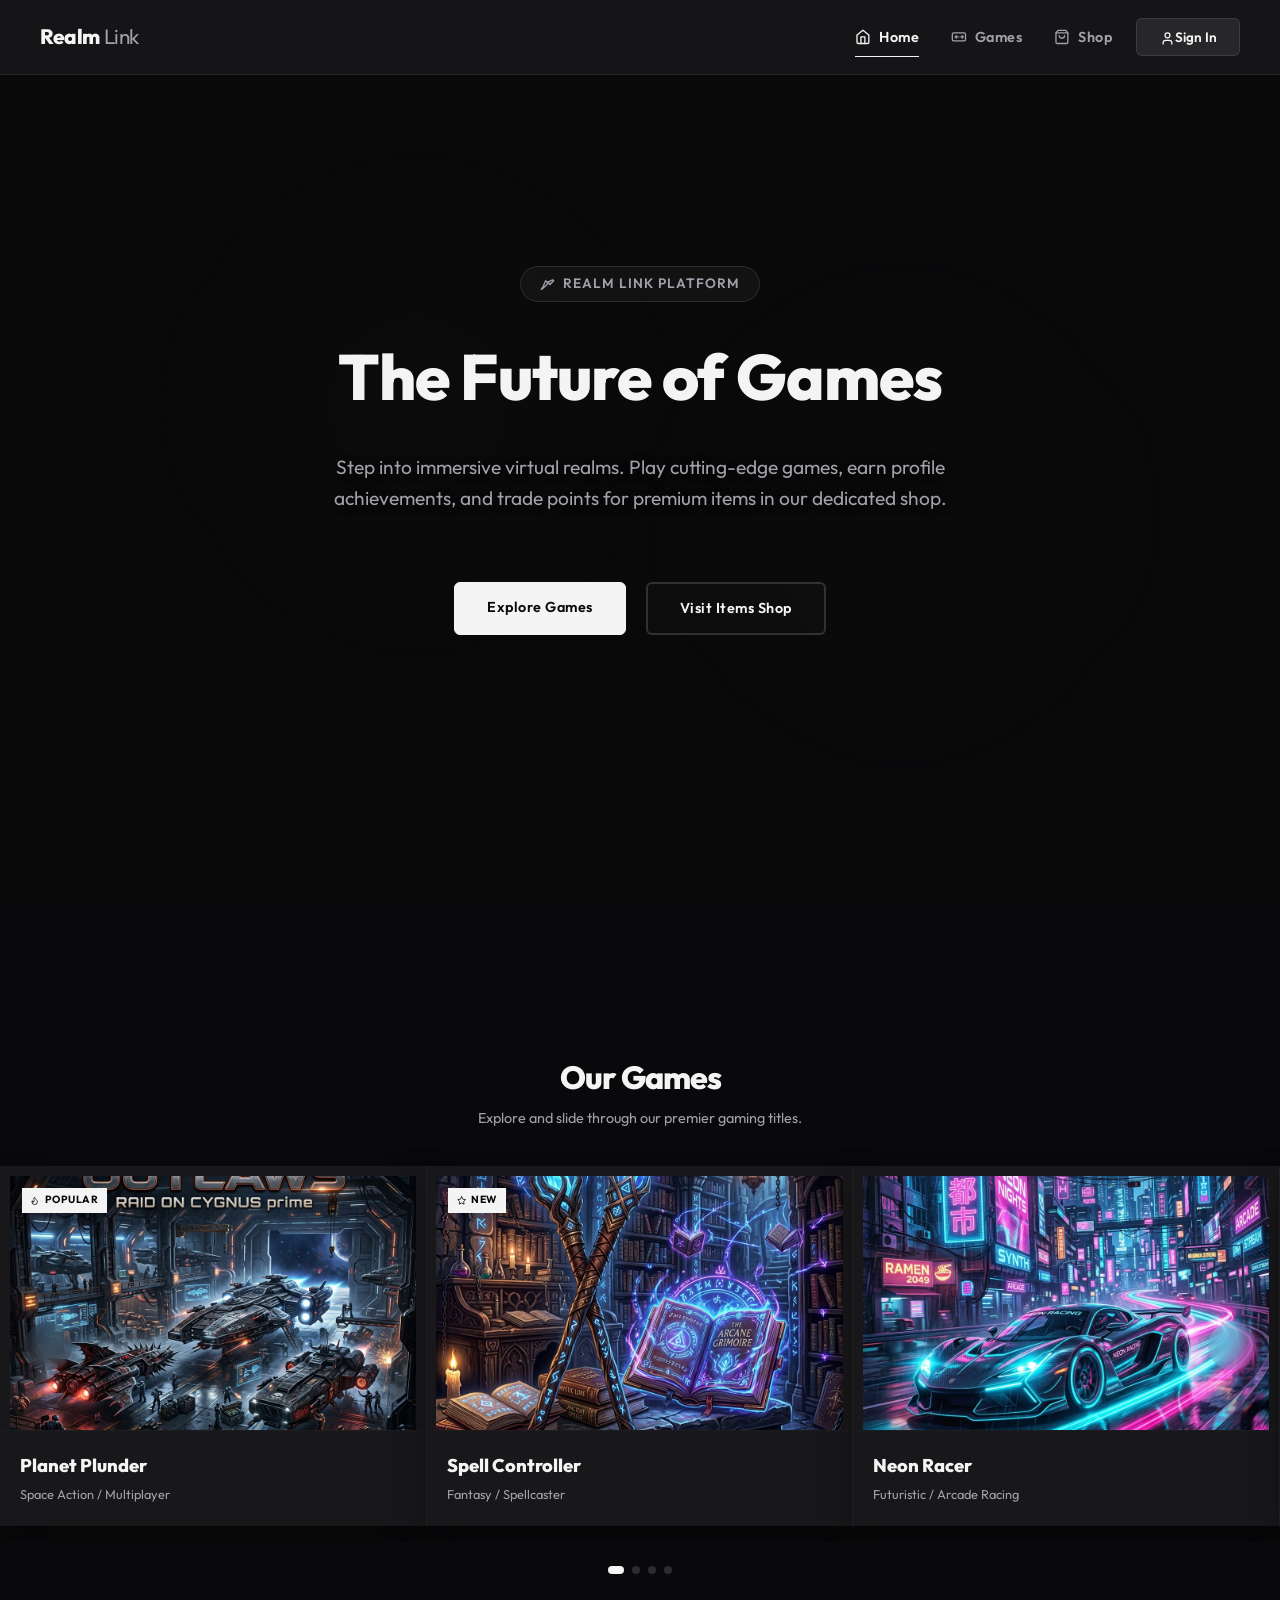
==== commit aed61082: "SEO" ====
--- a/index.html
+++ b/index.html
@@ -4,7 +4,128 @@
     <meta charset="UTF-8">
     <meta name="viewport" content="width=device-width, initial-scale=1.0">
     <meta name="description" content="Realm Link Interactive - Crafting immersive gaming realms and connecting players across virtual dimensions.">
+    <meta name="keywords" content="gaming, online games, play games, planet plunder, spell controller, neon racer, shadow blade, eco builder, spell craft, game store, virtual items">
+    <meta name="robots" content="index, follow">
     <title>Realm Link Interactive | Next-Gen Interactive Gaming</title>
+    
+    <!-- Canonical Link -->
+    <link rel="canonical" href="https://realm-link.com/">
+
+    <!-- Open Graph / Facebook -->
+    <meta property="og:type" content="website">
+    <meta property="og:url" content="https://realm-link.com/">
+    <meta property="og:title" content="Realm Link Interactive | Next-Gen Interactive Gaming">
+    <meta property="og:description" content="Realm Link Interactive - Crafting immersive gaming realms and connecting players across virtual dimensions.">
+    <meta property="og:image" content="https://realm-link.com/favicon.png">
+
+    <!-- Twitter -->
+    <meta property="twitter:card" content="summary_large_image">
+    <meta property="twitter:url" content="https://realm-link.com/">
+    <meta property="twitter:title" content="Realm Link Interactive | Next-Gen Interactive Gaming">
+    <meta property="twitter:description" content="Realm Link Interactive - Crafting immersive gaming realms and connecting players across virtual dimensions.">
+    <meta property="twitter:image" content="https://realm-link.com/favicon.png">
+
+    <!-- Structured Data (JSON-LD) -->
+    <script type="application/ld+json">
+    {
+      "@context": "https://schema.org",
+      "@type": "WebSite",
+      "name": "Realm Link Interactive",
+      "url": "https://realm-link.com/",
+      "description": "Realm Link Interactive - Crafting immersive gaming realms and connecting players across virtual dimensions.",
+      "potentialAction": {
+        "@type": "SearchAction",
+        "target": "https://realm-link.com/shop.html?search={search_term_string}",
+        "query-input": "required name=search_term_string"
+      }
+    }
+    </script>
+    <script type="application/ld+json">
+    {
+      "@context": "https://schema.org",
+      "@type": "Organization",
+      "name": "Realm Link Interactive",
+      "url": "https://realm-link.com/",
+      "logo": "https://realm-link.com/favicon.png",
+      "sameAs": [
+        "https://github.com/JerrelMartha/Game-Selling-Platform"
+      ]
+    }
+    </script>
+    <script type="application/ld+json">
+    {
+      "@context": "https://schema.org",
+      "@type": "ItemList",
+      "itemListElement": [
+        {
+          "@type": "ListItem",
+          "position": 1,
+          "item": {
+            "@type": "VideoGame",
+            "name": "Planet Plunder",
+            "genre": "Space Action / Multiplayer",
+            "image": "https://realm-link.com/planet-plunder-cover.png",
+            "description": "Equip custom heavy cruisers, modify plasma visual effects, and obtain star currencies to rule the galaxies."
+          }
+        },
+        {
+          "@type": "ListItem",
+          "position": 2,
+          "item": {
+            "@type": "VideoGame",
+            "name": "Spell Controller",
+            "genre": "Fantasy / Spellcaster",
+            "image": "https://realm-link.com/spell-controller-cover.png",
+            "description": "Enchant your staff to display blazing fire particles in dungeon combat and learn spells to defeat enemies."
+          }
+        },
+        {
+          "@type": "ListItem",
+          "position": 3,
+          "item": {
+            "@type": "VideoGame",
+            "name": "Neon Racer",
+            "genre": "Racing / Synthwave",
+            "image": "https://realm-link.com/neon-racer-cover.png",
+            "description": "Hop into a high-speed vehicle with classic synthwave neon outlines and race through cyberspace."
+          }
+        },
+        {
+          "@type": "ListItem",
+          "position": 4,
+          "item": {
+            "@type": "VideoGame",
+            "name": "Shadow Blade",
+            "genre": "Action / Shinobi",
+            "image": "https://realm-link.com/shadow-blade-cover.png",
+            "description": "Craft legendary shinobi tools, swing a midnight obsidian katana, and master shadow dash animations."
+          }
+        },
+        {
+          "@type": "ListItem",
+          "position": 5,
+          "item": {
+            "@type": "VideoGame",
+            "name": "Eco Builder",
+            "genre": "Strategy / Sci-Fi",
+            "image": "https://realm-link.com/eco-builder-cover.png",
+            "description": "Manage biodomes, grow greenery, project polar aurora light displays, and maintain hazard suits in outer space."
+          }
+        },
+        {
+          "@type": "ListItem",
+          "position": 6,
+          "item": {
+            "@type": "VideoGame",
+            "name": "Spell Craft",
+            "genre": "Cooperative / Voxel Sandbox",
+            "image": "https://realm-link.com/spell-craft-cover.png",
+            "description": "Build wizards towers in a gravity-defying sandbox using prismatic runes and spawn loyal baby dragons."
+          }
+        }
+      ]
+    }
+    </script>
     <link rel="icon" type="image/png" href="favicon.png">
     <link rel="stylesheet" href="styles.css">
     <!-- Google Identity Services (GIS) Client SDK -->
@@ -68,7 +189,7 @@
         </div>
     </header>
 
-    <div class="scroll-container">
+    <main class="scroll-container">
         <!-- Page 1: Hero Video -->
         <div class="page" id="page-home">
             <section class="video-hero">
@@ -215,7 +336,7 @@
                     <p class="copyright">&copy; 2026 Realm Link Interactive. All rights reserved.</p>
                 </div>
             </footer>
-        </div>
+        </main>
     </div>
 
     <!-- Game Details Modal Overlay -->
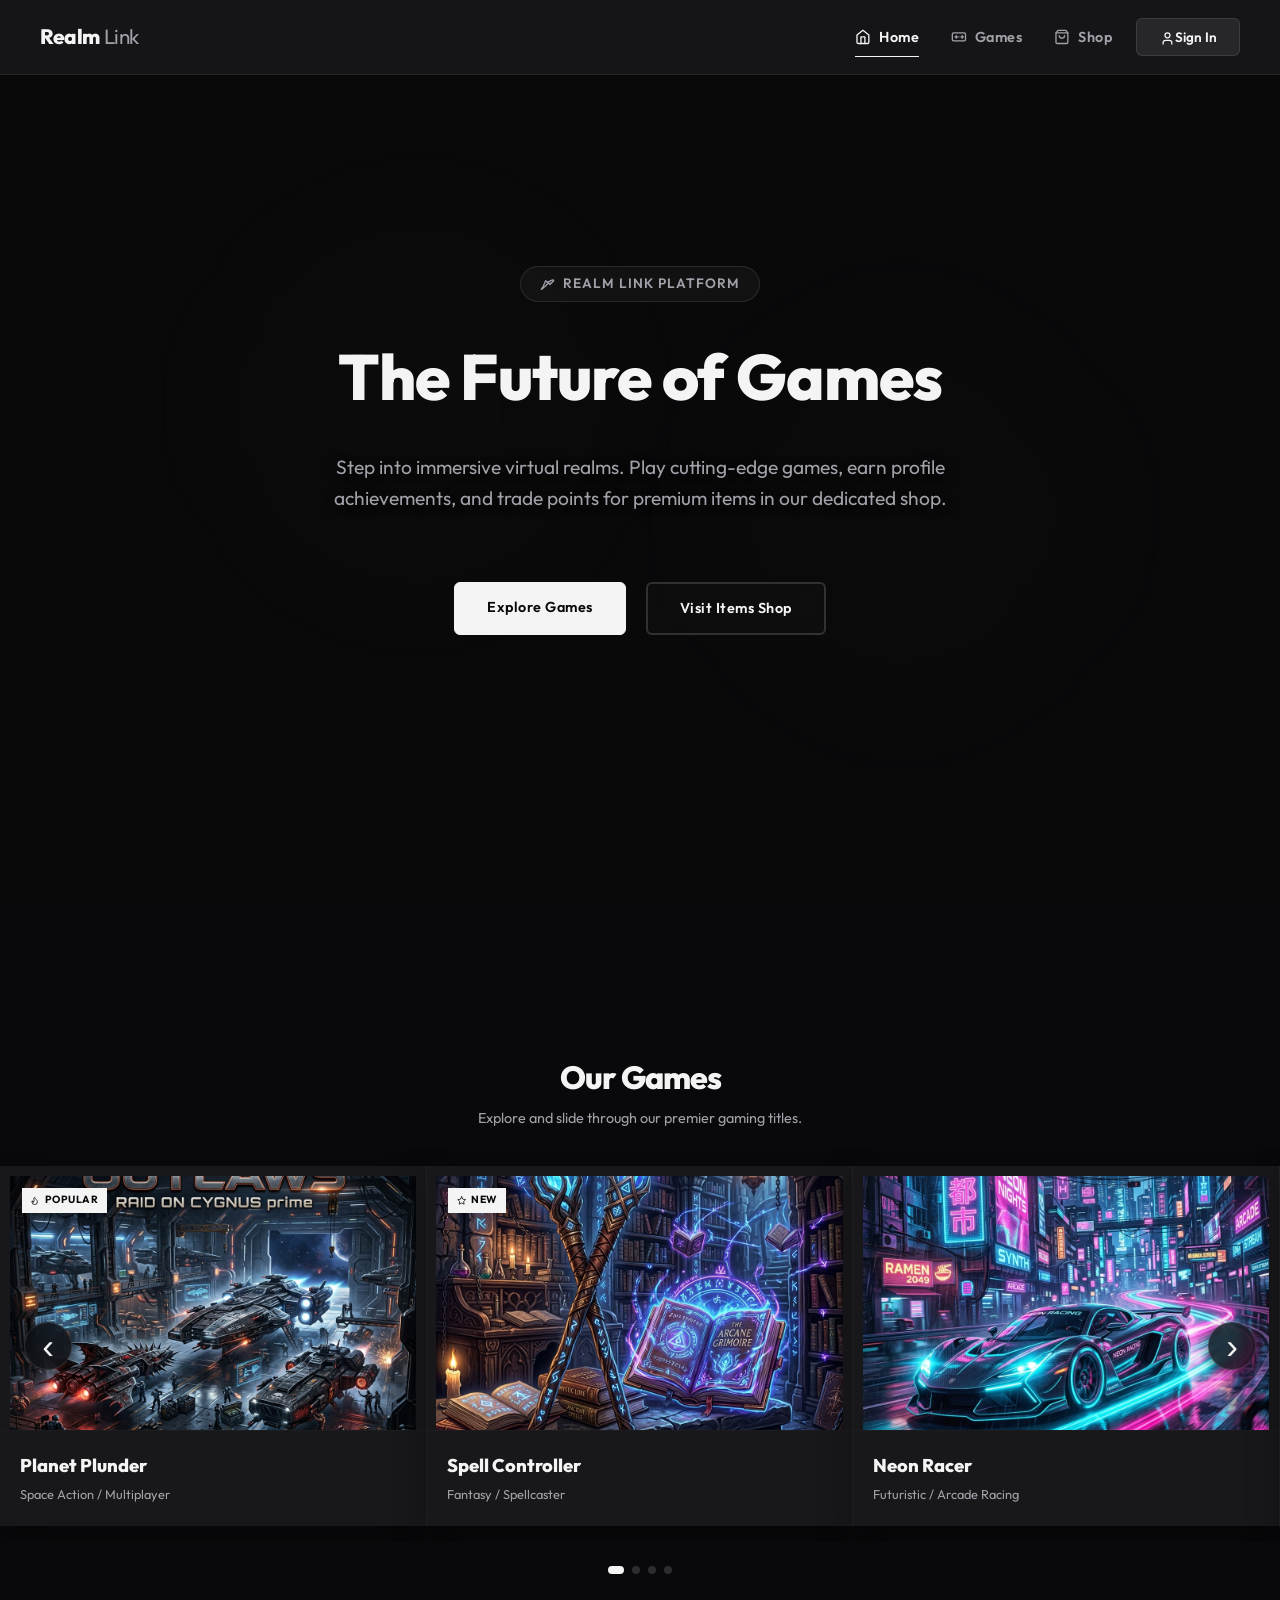
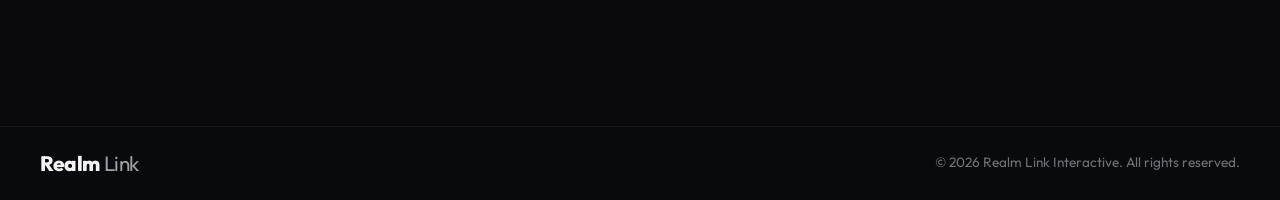
==== commit 5d2cb4bb: "Currency Deals" ====
--- a/index.html
+++ b/index.html
@@ -802,6 +802,10 @@
             }
             if (!user.inventory) {
                 user.inventory = [];
+                changed = true;
+            }
+            if (user.hasPurchasedCurrency === undefined) {
+                user.hasPurchasedCurrency = false;
                 changed = true;
             }
             return changed;
--- a/styles.css
+++ b/styles.css
@@ -2685,4 +2685,155 @@
     gap: 0.5rem;
 }
 
-
+/* ==========================================
+   FOMO STYLING ADDITIONS
+   ========================================== */
+
+/* Countdown Timer */
+.shop-card-fomo-timer {
+    display: inline-flex;
+    align-items: center;
+    gap: 0.35rem;
+    font-size: 0.72rem;
+    font-weight: 700;
+    color: hsl(35, 90%, 55%);
+    background: rgba(245, 158, 11, 0.08);
+    border: 1px solid rgba(245, 158, 11, 0.15);
+    padding: 0.25rem 0.5rem;
+    border-radius: 4px;
+    margin-top: 0.4rem;
+    width: fit-content;
+    text-transform: uppercase;
+    letter-spacing: 0.5px;
+    animation: fomo-pulse 2s infinite ease-in-out;
+}
+
+@keyframes fomo-pulse {
+    0%, 100% { opacity: 0.85; }
+    50% { opacity: 1; }
+}
+
+/* Stock Bar */
+.shop-card-fomo-stock {
+    display: flex;
+    flex-direction: column;
+    gap: 0.3rem;
+    margin-top: 0.5rem;
+    width: 100%;
+}
+
+.fomo-stock-header {
+    display: flex;
+    justify-content: space-between;
+    align-items: center;
+    font-size: 0.75rem;
+    font-weight: 600;
+}
+
+.fomo-stock-label {
+    color: hsl(0, 85%, 65%);
+    animation: fomo-pulse-red 1.5s infinite ease-in-out;
+}
+
+@keyframes fomo-pulse-red {
+    0%, 100% { text-shadow: 0 0 0px transparent; }
+    50% { text-shadow: 0 0 4px rgba(239, 68, 68, 0.2); }
+}
+
+.fomo-stock-claimed {
+    color: var(--text-muted);
+    font-size: 0.7rem;
+}
+
+.fomo-stock-bar {
+    height: 4px;
+    background: var(--bg-tertiary);
+    border-radius: 10px;
+    overflow: hidden;
+    width: 100%;
+    position: relative;
+}
+
+.fomo-stock-bar-fill {
+    height: 100%;
+    background: linear-gradient(90deg, hsl(0, 80%, 55%), hsl(35, 90%, 55%));
+    border-radius: 10px;
+    transition: width 0.6s cubic-bezier(0.16, 1, 0.3, 1);
+}
+
+/* Bottom Left Notification Feed */
+.fomo-feed-container {
+    position: fixed;
+    bottom: 2rem;
+    left: 2rem;
+    display: flex;
+    flex-direction: column;
+    gap: 0.75rem;
+    z-index: 200000;
+    pointer-events: none;
+}
+
+.fomo-feed-item {
+    background: rgba(24, 24, 27, 0.9);
+    backdrop-filter: blur(16px);
+    -webkit-backdrop-filter: blur(16px);
+    border: 1px solid rgba(255, 255, 255, 0.08);
+    border-left: 3px solid hsl(35, 90%, 55%);
+    box-shadow: 0 10px 25px rgba(0, 0, 0, 0.6), inset 0 1px 0 rgba(255,255,255,0.05);
+    color: var(--text-primary);
+    padding: 0.75rem 1.25rem;
+    border-radius: 6px;
+    font-size: 0.82rem;
+    font-weight: 500;
+    display: flex;
+    align-items: center;
+    gap: 0.6rem;
+    min-width: 280px;
+    max-width: 380px;
+    transform: translateY(30px) scale(0.95);
+    opacity: 0;
+    transition: all 0.4s cubic-bezier(0.16, 1, 0.3, 1);
+    pointer-events: all;
+}
+
+.fomo-feed-item.show {
+    transform: translateY(0) scale(1);
+    opacity: 1;
+}
+
+.fomo-feed-item.hide {
+    transform: translateY(-20px) scale(0.9);
+    opacity: 0;
+}
+
+.fomo-feed-avatar {
+    width: 26px;
+    height: 26px;
+    background: var(--bg-tertiary);
+    border-radius: 50%;
+    display: flex;
+    align-items: center;
+    justify-content: center;
+    font-size: 0.75rem;
+    font-weight: 700;
+    color: hsl(35, 90%, 55%);
+    border: 1px solid rgba(255, 255, 255, 0.1);
+}
+
+.fomo-feed-body {
+    display: flex;
+    flex-direction: column;
+}
+
+.fomo-feed-title {
+    font-weight: 600;
+    color: var(--text-primary);
+}
+
+.fomo-feed-time {
+    font-size: 0.68rem;
+    color: var(--text-muted);
+}
+
+
+
